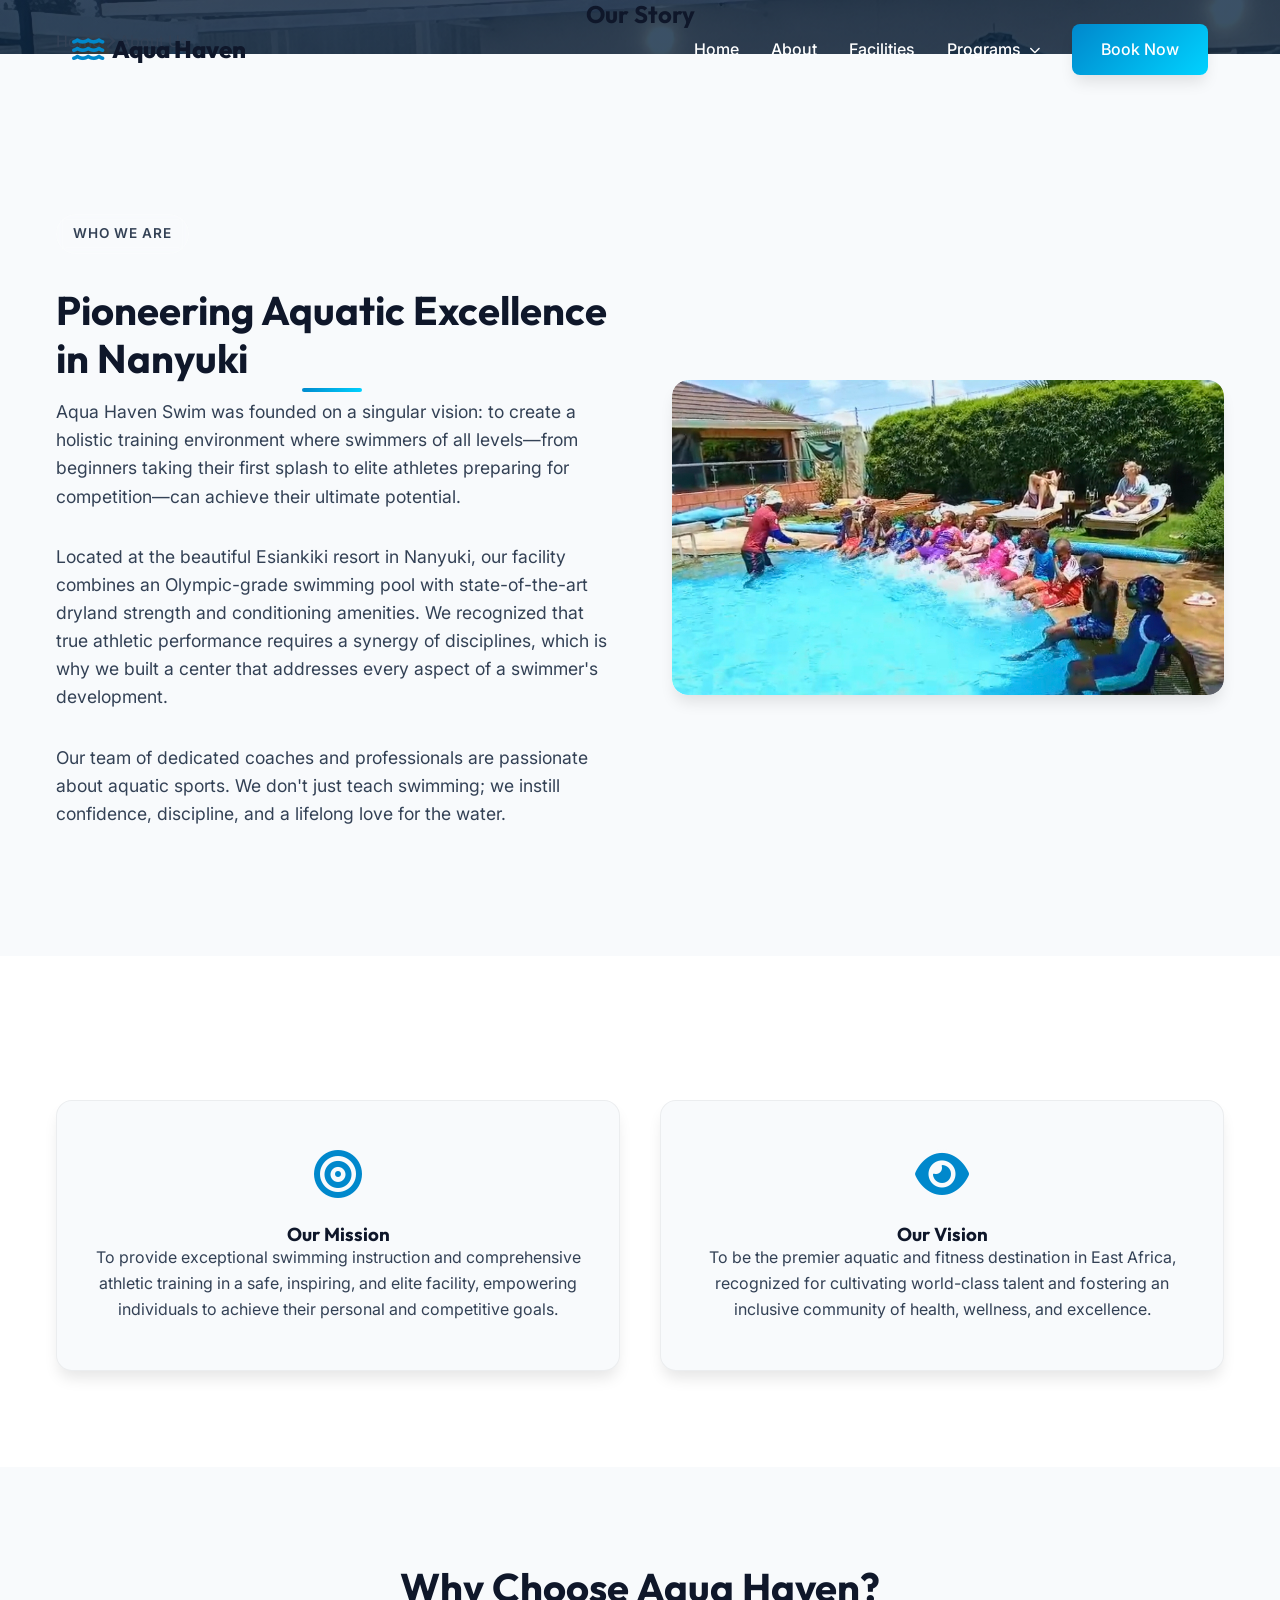
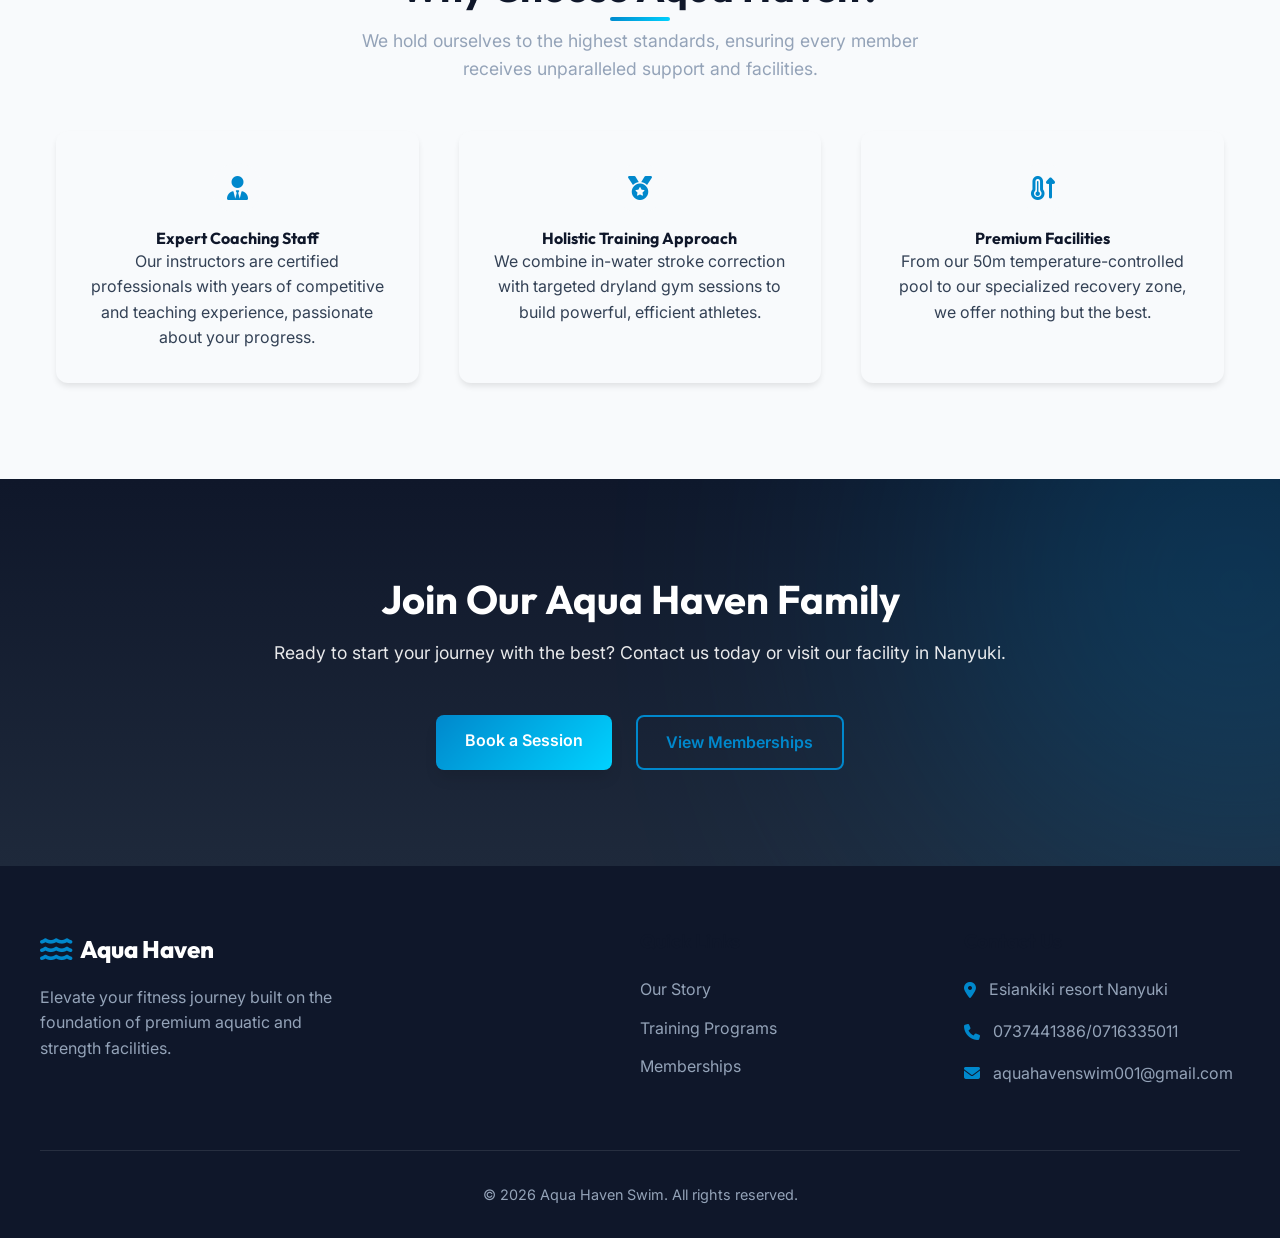
==== about.html @ a879ea30 "Initial commit: Aqua Haven Swim website pages and styles" ====
<!DOCTYPE html>
<html lang="en">
<head>
    <meta charset="UTF-8">
    <meta name="viewport" content="width=device-width, initial-scale=1.0">
    <title>About Us | Aqua Haven Swim & Gym</title>
    <!-- Google Fonts: Inter & Outfit -->
    <link rel="preconnect" href="https://fonts.googleapis.com">
    <link rel="preconnect" href="https://fonts.gstatic.com" crossorigin>
    <link href="https://fonts.googleapis.com/css2?family=Inter:wght@400;500;600&family=Outfit:wght@500;700;800&display=swap" rel="stylesheet">
    <!-- Font Awesome for Icons -->
    <link rel="stylesheet" href="https://cdnjs.cloudflare.com/ajax/libs/font-awesome/6.4.0/css/all.min.css">
    <!-- Main Stylesheet -->
    <link rel="stylesheet" href="style.css">
    <link rel="stylesheet" href="modal.css">
</head>
<body>
    
    <!-- Navigation -->
    <nav class="navbar">
        <div class="nav-container">
            <a href="index.html" class="logo">
                <i class="fa-solid fa-water"></i>
                <span>Aqua Haven</span>
            </a>
            <ul class="nav-links">
                <li><a href="index.html#home">Home</a></li>
                <li><a href="about.html" class="active">About</a></li>
                <li><a href="facilities.html">Facilities</a></li>
                <li class="has-mega-menu">
                    <a href="index.html#programs">Programs <i class="fa-solid fa-chevron-down nav-chevron"></i></a>
                    <div class="mega-menu">
                        <div class="mega-menu-content">
                            <ul class="mega-links">
                                <li><a href="water-safety.html"><i class="fa-solid fa-droplet"></i> Water safety skills</a></li>
                                <li><a href="stroke-improvement.html"><i class="fa-solid fa-arrow-trend-up"></i> Stroke improvement</a></li>
                                <li><a href="confidence-building.html"><i class="fa-solid fa-shield-halved"></i> Confidence building</a></li>
                                <li><a href="discipline-teamwork.html"><i class="fa-solid fa-users"></i> Discipline and teamwork</a></li>
                                <li><a href="fun-fitness.html"><i class="fa-solid fa-heart-pulse"></i> Fun and fitness</a></li>
                                <li><a href="comfort-quality.html"><i class="fa-solid fa-spa"></i> Comfort & Quality Environment</a></li>
                                <li><a href="competitive-training.html"><i class="fa-solid fa-medal"></i> Competitive & Performance Training</a></li>
                                <li><a href="adult-training.html"><i class="fa-solid fa-person-swimming"></i> Adult Training Program</a></li>
                                <li><a href="kids-confidence.html"><i class="fa-solid fa-child"></i> Kids Confidence Building</a></li>
                                <li><a href="skill-development.html"><i class="fa-solid fa-layer-group"></i> Skill Development by Level</a></li>
                                <li><a href="proper-stroke.html"><i class="fa-solid fa-check-double"></i> Proper Stroke Technique</a></li>
                            </ul>
                        </div>
                    </div>
                </li>
                <li><a href="#contact" class="btn-primary">Book Now</a></li>
            </ul>
            <div class="hamburger">
                <i class="fa-solid fa-bars"></i>
            </div>
        </div>
    </nav>

    <!-- Main Content Area -->
    <main>
        <!-- Page Header -->
        <section class="page-header about-hero">
            <div class="container">
                <h1 class="page-title">Our Story</h1>
                <div class="breadcrumb">
                    <a href="index.html">Home</a>
                    <i class="fa-solid fa-chevron-right"></i>
                    <span>About Us</span>
                </div>
            </div>
        </section>

        <!-- Our Story Section -->
        <section class="section-padding">
            <div class="container">
                <div class="about-grid align-center">
                    <div class="about-content">
                        <span class="badge">Who We Are</span>
                        <h2 class="section-title text-left">Pioneering Aquatic Excellence in Nanyuki</h2>
                        <p>Aqua Haven Swim was founded on a singular vision: to create a holistic training environment where swimmers of all levels—from beginners taking their first splash to elite athletes preparing for competition—can achieve their ultimate potential.</p>
                        <p>Located at the beautiful Esiankiki resort in Nanyuki, our facility combines an Olympic-grade swimming pool with state-of-the-art dryland strength and conditioning amenities. We recognized that true athletic performance requires a synergy of disciplines, which is why we built a center that addresses every aspect of a swimmer's development.</p>
                        <p>Our team of dedicated coaches and professionals are passionate about aquatic sports. We don't just teach swimming; we instill confidence, discipline, and a lifelong love for the water.</p>
                    </div>
                    <div class="about-image shine-effect">
                        <img src="images/IMG_20260225_192330_986.jpg.jpeg" alt="Aqua Haven Pool Facility">
                    </div>
                </div>
            </div>
        </section>

        <!-- Mission & Vision Section -->
        <section class="section-padding bg-light">
            <div class="container">
                <div class="cards-grid mission-vision-grid">
                    <!-- Mission Card -->
                    <div class="service-card text-center boxed-card">
                        <div class="feature-icon large-icon colored-icon center-icon mb-3">
                            <i class="fa-solid fa-bullseye"></i>
                        </div>
                        <h3>Our Mission</h3>
                        <p>To provide exceptional swimming instruction and comprehensive athletic training in a safe, inspiring, and elite facility, empowering individuals to achieve their personal and competitive goals.</p>
                    </div>

                    <!-- Vision Card -->
                    <div class="service-card text-center boxed-card">
                        <div class="feature-icon large-icon colored-icon center-icon mb-3">
                            <i class="fa-solid fa-eye"></i>
                        </div>
                        <h3>Our Vision</h3>
                        <p>To be the premier aquatic and fitness destination in East Africa, recognized for cultivating world-class talent and fostering an inclusive community of health, wellness, and excellence.</p>
                    </div>
                </div>
            </div>
        </section>

        <!-- Why Choose Us / Values -->
        <section class="section-padding">
            <div class="container">
                <div class="text-center-box">
                    <h2 class="section-title">Why Choose Aqua Haven?</h2>
                    <p class="section-subtitle">We hold ourselves to the highest standards, ensuring every member receives unparalleled support and facilities.</p>
                </div>

                <div class="cards-grid">
                    <div class="feature-item text-center values-card">
                        <div class="feature-icon center-icon mb-2"><i class="fa-solid fa-user-tie"></i></div>
                        <h4>Expert Coaching Staff</h4>
                        <p>Our instructors are certified professionals with years of competitive and teaching experience, passionate about your progress.</p>
                    </div>
                    <div class="feature-item text-center values-card">
                        <div class="feature-icon center-icon mb-2"><i class="fa-solid fa-medal"></i></div>
                        <h4>Holistic Training Approach</h4>
                        <p>We combine in-water stroke correction with targeted dryland gym sessions to build powerful, efficient athletes.</p>
                    </div>
                    <div class="feature-item text-center values-card">
                        <div class="feature-icon center-icon mb-2"><i class="fa-solid fa-temperature-arrow-up"></i></div>
                        <h4>Premium Facilities</h4>
                        <p>From our 50m temperature-controlled pool to our specialized recovery zone, we offer nothing but the best.</p>
                    </div>
                </div>
            </div>
        </section>

        <!-- Call to Action Section -->
        <section id="contact" class="cta-section">
            <div class="container text-center">
                <h2>Join Our Aqua Haven Family</h2>
                <p>Ready to start your journey with the best? Contact us today or visit our facility in Nanyuki.</p>
                <div class="flex-center-wrap mt-4 gap-3">
                    <a href="index.html#contact" class="btn-primary">Book a Session</a>
                    <a href="index.html#memberships" class="btn-outline">View Memberships</a>
                </div>
            </div>
        </section>
        
    </main>

    <!-- Footer -->
    <footer>
        <div class="footer-content">
            <div class="footer-brand">
                <div class="logo">
                    <i class="fa-solid fa-water"></i>
                    <span>Aqua Haven</span>
                </div>
                <p>Elevate your fitness journey built on the foundation of premium aquatic and strength facilities.</p>
            </div>
            <div class="footer-links">
                <h4>Quick Links</h4>
                <ul>
                    <li><a href="about.html">Our Story</a></li>
                    <li><a href="index.html#programs">Training Programs</a></li>
                    <li><a href="index.html#memberships">Memberships</a></li>
                </ul>
            </div>
            <div class="footer-contact">
                <h4>Contact Us</h4>
                <p><i class="fa-solid fa-location-dot"></i> Esiankiki resort Nanyuki</p>
                <p><i class="fa-solid fa-phone"></i> 0737441386/0716335011</p>
                <p><i class="fa-solid fa-envelope"></i> aquahavenswim001@gmail.com</p>
            </div>
        </div>
        <div class="footer-bottom">
            <p>&copy; 2026 Aqua Haven Swim. All rights reserved.</p>
        </div>
    </footer>

    <!-- Modal Backdrop & Container -->
    <div id="bookingModal" class="modal-overlay hidden">
        <div class="modal-dialog">
            <button class="modal-close" aria-label="Close modal"><i class="fa-solid fa-times"></i></button>
            
            <div class="modal-header">
                <h2>Book a Session</h2>
                <div class="modal-progress">
                    <div class="progress-step active" data-step="1">1</div>
                    <div class="progress-line"></div>
                    <div class="progress-step" data-step="2">2</div>
                    <div class="progress-line"></div>
                    <div class="progress-step" data-step="3">3</div>
                </div>
            </div>

            <div class="modal-body">
                <!-- Step 1: Personal Details -->
                <div class="form-step active" id="step1">
                    <h3>Personal Details</h3>
                    <p class="step-subtitle">Please provide your contact information to get started.</p>
                    <div class="form-group">
                        <label for="fullName">Full Name</label>
                        <input type="text" id="fullName" placeholder="John Doe" required>
                        <span class="error-message">Name is required</span>
                    </div>
                    <div class="form-group">
                        <label for="emailAddr">Email Address</label>
                        <input type="email" id="emailAddr" placeholder="john@example.com" required>
                        <span class="error-message">Valid email is required</span>
                    </div>
                    <div class="form-group">
                        <label for="phoneNum">Phone Number</label>
                        <input type="tel" id="phoneNum" placeholder="+1 (555) 000-0000" required>
                        <span class="error-message">Phone number is required</span>
                    </div>
                    <div class="form-actions right">
                        <button type="button" class="btn-primary btn-next">Next Step <i class="fa-solid fa-arrow-right"></i></button>
                    </div>
                </div>

                <!-- Step 2: Program & Date Selection -->
                <div class="form-step hidden" id="step2">
                    <h3>Select Program & Date</h3>
                    <p class="step-subtitle">What would you like to train and when?</p>
                    <div class="form-group">
                        <label for="programSelect">Training Program</label>
                        <select id="programSelect" required>
                            <option value="">-- Select a Program --</option>
                            <option value="water-safety">Water Safety Skills</option>
                            <option value="confidence">Confidence Building</option>
                            <option value="fun-fitness">Fun and Fitness</option>
                            <option value="stroke-improvement">Stroke Improvement</option>
                            <option value="competitive">Competitive Training</option>
                            <option value="adult">Adult Training</option>
                            <option value="kids">Kids Training</option>
                        </select>
                        <span class="error-message">Please select a program</span>
                    </div>
                    <div class="form-group">
                        <label for="startDate">Select Start Date</label>
                        <input type="date" id="startDate" required>
                        <span class="error-message">Please choose a start date</span>
                    </div>
                    <div class="form-group">
                        <label for="specialRequests">Any special requests? (Optional)</label>
                        <textarea id="specialRequests" rows="3" placeholder="Tell us about your current swimming level or any medical conditions we should know about."></textarea>
                    </div>
                    <div class="form-actions split">
                        <button type="button" class="btn-outline btn-prev"><i class="fa-solid fa-arrow-left"></i> Back</button>
                        <button type="button" class="btn-primary btn-next">Proceed to Payment <i class="fa-solid fa-arrow-right"></i></button>
                    </div>
                </div>

                <!-- Step 3: Payment Details -->
                <div class="form-step hidden" id="step3">
                    <h3>Payment Information</h3>
                    <p class="step-subtitle">Please select your preferred payment method.</p>
                    
                    <div class="payment-methods">
                        <label class="payment-option">
                            <input type="radio" name="paymentMethod" value="mpesa" checked>
                            <div class="payment-card">
                                <i class="fa-solid fa-mobile-screen"></i>
                                <span>M-Pesa / Mobile Money</span>
                            </div>
                        </label>
                        <label class="payment-option">
                            <input type="radio" name="paymentMethod" value="card">
                            <div class="payment-card">
                                <i class="fa-solid fa-regular fa-credit-card"></i>
                                <span>Credit/Debit Card</span>
                            </div>
                        </label>
                        <label class="payment-option">
                            <input type="radio" name="paymentMethod" value="cash">
                            <div class="payment-card">
                                <i class="fa-solid fa-money-bill-wave"></i>
                                <span>Pay at Facility</span>
                            </div>
                        </label>
                    </div>
                    
                    <div class="payment-instructions" id="mpesaInstructions">
                        <div class="instruction-box">
                            <h4>M-Pesa Instructions</h4>
                            <p>1. Go to M-Pesa Menu</p>
                            <p>2. Select Lipa na M-Pesa -> Buy Goods and Services</p>
                            <p>3. Enter Till Number: <strong>123456</strong></p>
                            <p>4. Upon completion, enter your transaction code below:</p>
                        </div>
                        <div class="form-group mt-3">
                            <input type="text" id="transactionCode" placeholder="Enter Transaction Code (e.g. QAB12C34)">
                        </div>
                    </div>

                    <div class="form-actions split">
                        <button type="button" class="btn-outline btn-prev"><i class="fa-solid fa-arrow-left"></i> Back</button>
                        <button type="button" class="btn-primary" id="submitBooking">Confirm Booking <i class="fa-solid fa-check"></i></button>
                    </div>
                </div>
                
                <!-- Success State -->
                <div class="form-step hidden" id="stepSuccess">
                    <div class="success-message">
                        <div class="success-icon"><i class="fa-solid fa-circle-check"></i></div>
                        <h3>Booking Confirmed!</h3>
                        <p>Thank you for choosing Aqua Haven Swim. We've sent a calendar invitation and confirmation to your email.</p>
                        <button type="button" class="btn-primary mt-4 modal-close-btn">Return to Home</button>
                    </div>
                </div>

            </div>
        </div>
    </div>

    <!-- Main JavaScript -->
    <script src="main.js"></script>
</body>
</html>
---- style.css ----
/* 
========================================
   Aqua Haven - Premium Design System
========================================
*/

:root {
  /* Color Palette */
  --color-primary: #0088cc; /* Vibrant Aqua */
  --color-primary-dark: #005f99; /* Deep Blue */
  --color-secondary: #00d2ff; /* Electric Cyan */
  --color-dark: #0f172a; /* Rich Navy/Slate for Dark Mode feel */
  --color-dark-light: #1e293b; /* Slightly lighter slate */
  --color-light: #f8fafc; /* Off-white background */
  --color-white: #ffffff;
  --color-text: #334155; /* Slate text */
  --color-text-light: #94a3b8; /* Muted text */

  /* Typography */
  --font-heading: "Outfit", sans-serif;
  --font-body: "Inter", sans-serif;

  /* Spacing & Layout */
  --section-padding: 6rem 2rem;
  --container-width: 1200px;
  --border-radius: 16px;
  --border-radius-sm: 8px;

  /* Transitions & Shadows */
  --transition-fast: 0.2s ease;
  --transition-normal: 0.3s cubic-bezier(0.4, 0, 0.2, 1);
  --transition-slow: 0.5s cubic-bezier(0.4, 0, 0.2, 1);
  --shadow-sm: 0 4px 6px -1px rgba(0, 0, 0, 0.1);
  --shadow-md: 0 10px 15px -3px rgba(0, 0, 0, 0.1);
  --shadow-glass: 0 8px 32px 0 rgba(0, 0, 0, 0.15);

  /* Gradients */
  --gradient-primary: linear-gradient(
    135deg,
    var(--color-primary) 0%,
    var(--color-secondary) 100%
  );
  --gradient-dark: linear-gradient(
    to bottom,
    var(--color-dark) 0%,
    var(--color-dark-light) 100%
  );
}

/* ========================================
   Reset & Base Styles
======================================== */
*,
*::before,
*::after {
  margin: 0;
  padding: 0;
  box-sizing: border-box;
}

html {
  scroll-behavior: smooth;
}

body {
  font-family: var(--font-body);
  font-size: 1rem;
  line-height: 1.6;
  color: var(--color-text);
  background-color: var(--color-light);
  overflow-x: hidden;
}

h1,
h2,
h3,
h4,
h5,
h6 {
  font-family: var(--font-heading);
  color: var(--color-dark);
  line-height: 1.2;
  text-align: center;
}

a {
  text-decoration: none;
  color: inherit;
  transition: color var(--transition-fast);
}

ul {
  list-style: none;
}

img {
  max-width: 100%;
  height: auto;
  display: block;
}

/* ========================================
   Utility Classes
======================================== */
.container {
  max-width: var(--container-width);
  margin: 0 auto;
  padding: 0 1rem;
}

.section-title {
  text-align: center;
  font-size: 2.5rem;
  margin-bottom: 1rem;
  position: relative;
  display: block;
}

.section-title::after {
  content: "";
  position: absolute;
  bottom: -10px;
  left: 50%;
  transform: translateX(-50%);
  width: 60px;
  height: 4px;
  background: var(--gradient-primary);
  border-radius: 2px;
}

.section-subtitle {
  text-align: center;
  color: var(--color-text-light);
  max-width: 600px;
  margin: 0 auto 3rem;
  font-size: 1.1rem;
}

.btn-primary {
  display: inline-block;
  padding: 0.8rem 1.8rem;
  background: var(--gradient-primary);
  color: var(--color-white);
  font-weight: 600;
  border-radius: var(--border-radius-sm);
  box-shadow: var(--shadow-md);
  transition:
    transform var(--transition-fast),
    box-shadow var(--transition-fast);
  border: none;
  cursor: pointer;
}

.btn-primary:hover {
  transform: translateY(-2px);
  box-shadow: 0 15px 20px -3px rgba(0, 136, 204, 0.3);
  color: var(--color-white);
}

.btn-outline {
  display: inline-block;
  padding: 0.8rem 1.8rem;
  background: transparent;
  color: var(--color-primary);
  font-weight: 600;
  border: 2px solid var(--color-primary);
  border-radius: var(--border-radius-sm);
  transition: all var(--transition-fast);
}

.btn-outline:hover {
  background: var(--color-primary);
  color: var(--color-white);
}

/* ========================================
   Navigation
======================================== */
.navbar {
  position: fixed;
  top: 0;
  width: 100%;
  padding: 1.5rem 0;
  z-index: 1000;
  transition: all var(--transition-normal);
}

.navbar.scrolled {
  padding: 1rem 0;
  background: rgba(255, 255, 255, 0.9);
  -webkit-backdrop-filter: blur(10px);
  backdrop-filter: blur(10px);
  box-shadow: var(--shadow-sm);
}

.nav-container {
  max-width: var(--container-width);
  margin: 0 auto;
  padding: 0 2rem;
  display: flex;
  justify-content: space-between;
  align-items: center;
}

.logo {
  display: flex;
  align-items: center;
  gap: 0.5rem;
  font-family: var(--font-heading);
  font-size: 1.5rem;
  font-weight: 800;
  color: var(--color-dark);
}

.logo i {
  color: var(--color-primary);
  font-size: 1.8rem;
}

.navbar.scrolled .logo,
.navbar.scrolled .nav-links a {
  color: var(--color-dark);
}

.nav-links {
  display: flex;
  align-items: center;
  gap: 2rem;
}

.nav-links a {
  font-weight: 500;
  color: var(--color-white); /* White when at top (over hero image) */
  position: relative;
}

.navbar.scrolled .nav-links a:not(.btn-primary) {
  color: var(--color-text);
}

.nav-links a:not(.btn-primary)::after {
  content: "";
  position: absolute;
  bottom: -5px;
  left: 0;
  width: 0;
  height: 2px;
  background: var(--color-primary);
  transition: width var(--transition-fast);
}

.nav-links a:not(.btn-primary):hover::after {
  width: 100%;
}

/* Mega Menu */
.has-mega-menu {
  position: relative;
}

.nav-chevron {
  font-size: 0.7rem;
  margin-left: 0.3rem;
  transition: transform var(--transition-fast);
  vertical-align: middle;
}

.has-mega-menu:hover .nav-chevron {
  transform: rotate(180deg);
}

.has-mega-menu::after {
  content: "";
  position: absolute;
  bottom: -30px;
  left: 0;
  right: 0;
  height: 30px;
}

.mega-menu {
  position: absolute;
  top: calc(100% + 20px);
  left: 50%;
  transform: translateX(-50%) translateY(15px);
  width: 650px;
  background: var(--color-white);
  border-radius: var(--border-radius-sm);
  box-shadow: var(--shadow-glass);
  padding: 2rem;
  opacity: 0;
  visibility: hidden;
  transition: all var(--transition-normal);
  pointer-events: none;
  z-index: 1000;
  border-top: 4px solid var(--color-primary);
}

.has-mega-menu:hover .mega-menu {
  opacity: 1;
  visibility: visible;
  transform: translateX(-50%) translateY(0);
  pointer-events: auto;
}

.mega-links {
  display: grid;
  grid-template-columns: 1fr 1fr;
  gap: 1.2rem 2rem;
}

.mega-links li {
  margin: 0;
}

.mega-links a {
  display: flex;
  align-items: center;
  gap: 0.8rem;
  color: var(--color-dark) !important;
  font-size: 0.95rem;
  font-weight: 500;
  transition:
    color var(--transition-fast),
    transform var(--transition-fast);
}

.navbar.scrolled .mega-links a {
  color: var(--color-dark) !important;
}

.mega-links a:hover {
  color: var(--color-primary) !important;
  transform: translateX(5px);
}

.mega-links a::after {
  display: none !important;
}

.mega-links a i {
  color: var(--color-primary);
  font-size: 1.1rem;
  width: 20px;
  text-align: center;
  background: rgba(0, 136, 204, 0.1);
  padding: 0.5rem;
  border-radius: 6px;
}

.hamburger {
  display: none;
  font-size: 1.5rem;
  color: var(--color-white);
  cursor: pointer;
}

.navbar.scrolled .hamburger {
  color: var(--color-dark);
}

/* ========================================
   Sub-Pages / Curriculum Section
======================================== */
.page-hero {
  height: 60vh;
  min-height: 400px;
  background: url("https://images.unsplash.com/photo-1541534741688-6078c6bfb5c5?ixlib=rb-4.0.3&auto=format&fit=crop&w=2000&q=80")
    center/cover no-repeat fixed;
  position: relative;
  display: flex;
  align-items: center;
  justify-content: center;
  text-align: center;
  color: var(--color-white);
  padding-top: 80px;
}

.hero-confidence {
  background: url("https://images.unsplash.com/photo-1519830502019-3351ecfc0ffc?ixlib=rb-4.0.3&auto=format&fit=crop&w=2000&q=80")
    center/cover no-repeat fixed;
}

.hero-fun-fitness {
  background: url("https://images.unsplash.com/photo-1530549387789-4c1017266635?ixlib=rb-4.0.3&auto=format&fit=crop&w=2000&q=80")
    center/cover no-repeat fixed;
}

.hero-competitive {
  background: url("https://images.unsplash.com/photo-1565439396264-16bea66c39f0?ixlib=rb-4.0.3&auto=format&fit=crop&w=2000&q=80")
    center/cover no-repeat fixed;
}

.hero-kids-confidence {
  background: url("https://images.unsplash.com/photo-1576610616656-d3aa5d1f4534?ixlib=rb-4.0.3&auto=format&fit=crop&w=2000&q=80")
    center/cover no-repeat fixed;
}

.hero-proper-stroke {
  background: url("https://images.unsplash.com/photo-1519810755548-39cd217da494?ixlib=rb-4.0.3&auto=format&fit=crop&w=2000&q=80")
    center/cover no-repeat fixed;
}

.hero-stroke-improvement {
  background: url("https://images.unsplash.com/photo-1534438327276-14e5300c3a48?ixlib=rb-4.0.3&auto=format&fit=crop&w=2000&q=80")
    center/cover no-repeat fixed;
}

.hero-discipline-teamwork {
  background: url("https://images.unsplash.com/photo-1555449787-8c65f2479e00?ixlib=rb-4.0.3&auto=format&fit=crop&w=2000&q=80")
    center/cover no-repeat fixed;
}

.hero-comfort-quality {
  background: url("https://images.unsplash.com/photo-1540555700478-4be289fbecef?ixlib=rb-4.0.3&auto=format&fit=crop&w=2000&q=80")
    center/cover no-repeat fixed;
}

.hero-adult-training {
  background: url("https://images.unsplash.com/photo-1530549387789-4c1017266635?ixlib=rb-4.0.3&auto=format&fit=crop&w=2000&q=80")
    center/cover no-repeat fixed;
}

.hero-skill-development {
  background: url("https://images.unsplash.com/photo-1555462573-09756b1fe7cc?ixlib=rb-4.0.3&auto=format&fit=crop&w=2000&q=80")
    center/cover no-repeat fixed;
}

.page-hero-overlay {
  position: absolute;
  top: 0;
  left: 0;
  width: 100%;
  height: 100%;
  background: linear-gradient(
    to bottom,
    rgba(15, 23, 42, 0.8),
    rgba(0, 136, 204, 0.6)
  );
  z-index: 1;
}

.page-hero-content {
  position: relative;
  z-index: 2;
  max-width: 800px;
  padding: 0 2rem;
  animation: fadeInUp 1s ease forwards;
}

.page-hero-title {
  font-size: clamp(2.5rem, 5vw, 4rem);
  margin-bottom: 1rem;
}

.content-section {
  padding: var(--section-padding);
}

.curriculum-grid {
  display: grid;
  grid-template-columns: repeat(auto-fit, minmax(300px, 1fr));
  gap: 2rem;
  margin-top: 3rem;
}

.curriculum-card {
  background: var(--color-white);
  padding: 2.5rem;
  border-radius: var(--border-radius);
  box-shadow: var(--shadow-sm);
  border-top: 4px solid var(--color-primary);
  transition:
    transform var(--transition-fast),
    box-shadow var(--transition-fast);
}

.curriculum-card:hover {
  transform: translateY(-5px);
  box-shadow: var(--shadow-md);
}

.curriculum-card i {
  font-size: 2.5rem;
  color: var(--color-secondary);
  margin-bottom: 1.5rem;
}

.curriculum-card h3 {
  margin-bottom: 1rem;
  font-size: 1.5rem;
}

/* Delay staggered items */
.delay-1 {
  transition-delay: 0.1s;
}
.delay-2 {
  transition-delay: 0.2s;
}

/* Utility Alignment */
.text-center-box {
  max-width: 800px;
  margin: 0 auto;
  text-align: center;
}
.margin-bottom-2 {
  margin-bottom: 2rem;
}
.margin-top-4 {
  margin-top: 4rem;
}
.btn-large {
  font-size: 1.1rem;
  padding: 1rem 2.5rem;
}

/* ========================================
   Hero Section
======================================== */
.hero {
  position: relative;
  height: 100vh;
  min-height: 700px;
  display: flex;
  align-items: center;
  color: var(--color-white);
  padding-top: 80px; /* Offset for navbar */
  overflow: hidden;
}

/* Carousel Background */
.hero-carousel {
  position: absolute;
  top: 0;
  left: 0;
  width: 100%;
  height: 100%;
  z-index: 0;
}

.carousel-inner {
  width: 100%;
  height: 100%;
  position: relative;
}

.carousel-item {
  position: absolute;
  top: 0;
  left: 0;
  width: 100%;
  height: 100%;
  opacity: 0;
  transition: opacity 1s ease-in-out;
}

.carousel-item.active {
  opacity: 1;
}

.carousel-item img {
  width: 100%;
  height: 100%;
  object-fit: cover;
}

/* Controls */
.carousel-control {
  position: absolute;
  top: 50%;
  transform: translateY(-50%);
  background: rgba(255, 255, 255, 0.2);
  border: none;
  color: white;
  font-size: 1.5rem;
  width: 50px;
  height: 50px;
  border-radius: 50%;
  cursor: pointer;
  z-index: 5;
  transition: background 0.3s ease;
  display: flex;
  justify-content: center;
  align-items: center;
}

.carousel-control:hover {
  background: var(--color-primary);
}

.carousel-control.prev {
  left: 20px;
}

.carousel-control.next {
  right: 20px;
}

/* Indicators */
.carousel-indicators {
  position: absolute;
  bottom: 30px;
  left: 50%;
  transform: translateX(-50%);
  display: flex;
  gap: 10px;
  z-index: 5;
}

.indicator {
  width: 12px;
  height: 12px;
  border-radius: 50%;
  background: rgba(255, 255, 255, 0.5);
  cursor: pointer;
  transition: background 0.3s ease;
}

.indicator.active {
  background: var(--color-primary);
}

.hero-overlay {
  position: absolute;
  top: 0;
  left: 0;
  width: 100%;
  height: 100%;
  background: linear-gradient(
    135deg,
    rgba(15, 23, 42, 0.9) 0%,
    rgba(0, 136, 204, 0.4) 100%
  );
  z-index: 1;
}

.hero-content {
  position: relative;
  z-index: 2;
  max-width: 800px;
  margin: 0 auto;
  text-align: center;
}

.badge {
  display: inline-block;
  padding: 0.5rem 1rem;
  background: rgba(255, 255, 255, 0.1);
  border: 1px solid rgba(255, 255, 255, 0.2);
  border-radius: 50px;
  font-size: 0.85rem;
  font-weight: 600;
  letter-spacing: 1px;
  text-transform: uppercase;
  margin-bottom: 2rem;
  -webkit-backdrop-filter: blur(5px);
  backdrop-filter: blur(5px);
  animation: fadeInDown 1s ease forwards;
}

.hero-title {
  font-size: clamp(3rem, 5vw, 4.5rem);
  color: var(--color-white);
  margin-bottom: 1.5rem;
  animation: fadeInUp 1s ease 0.2s forwards;
  opacity: 0;
}

.hero-title .highlight {
  background: var(--gradient-primary);
  -webkit-background-clip: text;
  background-clip: text;
  -webkit-text-fill-color: transparent;
  display: inline-block;
}

.hero-subtitle {
  font-size: 1.25rem;
  margin-bottom: 3rem;
  color: rgba(255, 255, 255, 0.9);
  max-width: 600px;
  margin-left: auto;
  margin-right: auto;
  animation: fadeInUp 1s ease 0.4s forwards;
  opacity: 0;
}

.hero-cta {
  display: flex;
  gap: 1.5rem;
  justify-content: center;
  margin-bottom: 4rem;
  animation: fadeInUp 1s ease 0.6s forwards;
  opacity: 0;
}

.hero-cta .btn-outline {
  color: var(--color-white);
  border-color: var(--color-white);
}

.hero-cta .btn-outline:hover {
  background: var(--color-white);
  color: var(--color-dark);
}

.hero-stats {
  display: flex;
  justify-content: center;
  gap: 3rem;
  margin-top: 2rem;
  padding-top: 2rem;
  border-top: 1px solid rgba(255, 255, 255, 0.2);
  animation: fadeIn 1s ease 1s forwards;
  opacity: 0;
}

.stat-item {
  display: flex;
  flex-direction: column;
  align-items: center;
}

.stat-number {
  font-family: var(--font-heading);
  font-size: 2.5rem;
  font-weight: 800;
  color: var(--color-secondary);
  line-height: 1;
}

.stat-label {
  font-size: 0.9rem;
  text-transform: uppercase;
  letter-spacing: 1px;
  opacity: 0.8;
  margin-top: 0.5rem;
}

/* Mouse Scroll Animation */
.scroll-indicator {
  position: absolute;
  bottom: 30px;
  left: 50%;
  transform: translateX(-50%);
  z-index: 2;
  animation: fadeIn 2s ease 2s forwards;
  opacity: 0;
}

.mouse {
  width: 30px;
  height: 50px;
  border: 2px solid rgba(255, 255, 255, 0.6);
  border-radius: 20px;
  position: relative;
}

.wheel {
  width: 4px;
  height: 8px;
  background: var(--color-white);
  border-radius: 2px;
  position: absolute;
  top: 8px;
  left: 50%;
  transform: translateX(-50%);
  animation: scroll 1.5s infinite;
}

/* Animations */
@keyframes fadeInUp {
  from {
    opacity: 0;
    transform: translateY(30px);
  }
  to {
    opacity: 1;
    transform: translateY(0);
  }
}

@keyframes fadeInDown {
  from {
    opacity: 0;
    transform: translateY(-30px);
  }
  to {
    opacity: 1;
    transform: translateY(0);
  }
}

@keyframes fadeIn {
  from {
    opacity: 0;
  }
  to {
    opacity: 1;
  }
}

@keyframes scroll {
  0% {
    top: 8px;
    opacity: 1;
  }
  100% {
    top: 25px;
    opacity: 0;
  }
}

/* ========================================
   About Us Section
======================================== */
.section-padding {
  padding: var(--section-padding);
}

.about-grid {
  display: grid;
  grid-template-columns: 1fr 1fr;
  gap: 4rem;
  align-items: center;
  margin-top: 4rem;
}

.about-image {
  position: relative;
  border-radius: var(--border-radius);
  overflow: hidden;
  box-shadow: var(--shadow-md);
}

.about-image::before {
  content: "";
  position: absolute;
  top: 0;
  left: -100%;
  width: 50%;
  height: 100%;
  background: linear-gradient(
    to right,
    rgba(255, 255, 255, 0) 0%,
    rgba(255, 255, 255, 0.3) 50%,
    rgba(255, 255, 255, 0) 100%
  );
  transform: skewX(-25deg);
  animation: shine 4s infinite;
  z-index: 2;
}

@keyframes shine {
  0% {
    left: -100%;
  }
  20% {
    left: 200%;
  }
  100% {
    left: 200%;
  }
}

.about-image img {
  border-radius: var(--border-radius);
  transition: transform var(--transition-slow);
}

.about-image:hover img {
  transform: scale(1.05);
}

.about-content h3 {
  font-size: 2rem;
  margin-bottom: 1rem;
  color: var(--color-primary-dark);
}

.about-content > p {
  color: var(--color-text);
  font-size: 1.1rem;
  margin-bottom: 2rem;
}

.feature-list {
  display: flex;
  flex-direction: column;
  gap: 1.5rem;
}

.feature-item {
  display: flex;
  gap: 1.5rem;
  align-items: flex-start;
  padding: 1.5rem;
  background: var(--color-white);
  border-radius: var(--border-radius-sm);
  box-shadow: var(--shadow-sm);
  transition:
    transform var(--transition-fast),
    box-shadow var(--transition-fast);
}

.feature-item:hover {
  transform: translateY(-5px);
  box-shadow: var(--shadow-md);
  border-left: 4px solid var(--color-primary);
}

.feature-icon {
  width: 50px;
  height: 50px;
  border-radius: 50%;
  background: var(--color-light);
  color: var(--color-primary);
  display: flex;
  align-items: center;
  justify-content: center;
  font-size: 1.5rem;
  flex-shrink: 0;
}

.feature-text h4 {
  margin-bottom: 0.5rem;
  font-size: 1.2rem;
}

.feature-text p {
  font-size: 0.95rem;
  color: var(--color-text-light);
}

.hero-subtitle {
  font-size: 1.25rem;
  margin-bottom: 3rem;
  color: rgba(255, 255, 255, 0.9);
  max-width: 600px;
  margin-left: auto;
  margin-right: auto;
  animation: fadeInUp 1s ease 0.4s forwards;
  opacity: 0;
}

.hero-cta {
  display: flex;
  gap: 1.5rem;
  justify-content: center;
  margin-bottom: 4rem;
  animation: fadeInUp 1s ease 0.6s forwards;
  opacity: 0;
}

.hero-cta .btn-outline {
  color: var(--color-white);
  border-color: var(--color-white);
}

.hero-cta .btn-outline:hover {
  background: var(--color-white);
  color: var(--color-dark);
}

.hero-stats {
  display: flex;
  justify-content: center;
  gap: 3rem;
  margin-top: 2rem;
  padding-top: 2rem;
  border-top: 1px solid rgba(255, 255, 255, 0.2);
  animation: fadeIn 1s ease 1s forwards;
  opacity: 0;
}

.stat-item {
  display: flex;
  flex-direction: column;
  align-items: center;
}

.stat-number {
  font-family: var(--font-heading);
  font-size: 2.5rem;
  font-weight: 800;
  color: var(--color-secondary);
  line-height: 1;
}

.stat-label {
  font-size: 0.9rem;
  text-transform: uppercase;
  letter-spacing: 1px;
  opacity: 0.8;
  margin-top: 0.5rem;
}

/* Mouse Scroll Animation */
.scroll-indicator {
  position: absolute;
  bottom: 30px;
  left: 50%;
  transform: translateX(-50%);
  z-index: 2;
  animation: fadeIn 2s ease 2s forwards;
  opacity: 0;
}

.mouse {
  width: 30px;
  height: 50px;
  border: 2px solid rgba(255, 255, 255, 0.6);
  border-radius: 20px;
  position: relative;
}

.wheel {
  width: 4px;
  height: 8px;
  background: var(--color-white);
  border-radius: 2px;
  position: absolute;
  top: 8px;
  left: 50%;
  transform: translateX(-50%);
  animation: scroll 1.5s infinite;
}

/* Animations */
@keyframes fadeInUp {
  from {
    opacity: 0;
    transform: translateY(30px);
  }
  to {
    opacity: 1;
    transform: translateY(0);
  }
}

@keyframes fadeInDown {
  from {
    opacity: 0;
    transform: translateY(-30px);
  }
  to {
    opacity: 1;
    transform: translateY(0);
  }
}

@keyframes fadeIn {
  from {
    opacity: 0;
  }
  to {
    opacity: 1;
  }
}

@keyframes scroll {
  0% {
    top: 8px;
    opacity: 1;
  }
  100% {
    top: 25px;
    opacity: 0;
  }
}

/* ========================================
   Services / Programs Section
======================================== */
.cards-grid {
  display: grid;
  grid-template-columns: repeat(auto-fit, minmax(320px, 1fr));
  gap: 2.5rem;
  margin-top: 3rem;
}

.service-card {
  background: var(--color-light);
  border-radius: var(--border-radius);
  overflow: hidden;
  box-shadow: var(--shadow-md);
  transition:
    transform var(--transition-normal),
    box-shadow var(--transition-normal);
  border: 1px solid rgba(0, 0, 0, 0.05);
}

.service-card:hover {
  transform: translateY(-10px);
  box-shadow:
    0 20px 25px -5px rgba(0, 0, 0, 0.1),
    0 10px 10px -5px rgba(0, 0, 0, 0.04);
}

.card-image {
  position: relative;
  height: 220px;
  overflow: hidden;
}

.card-image img {
  width: 100%;
  height: 100%;
  object-fit: cover;
  transition: transform 0.8s ease;
}

.service-card:hover .card-image img {
  transform: scale(1.1);
}

.card-badge {
  position: absolute;
  top: 1rem;
  right: 1rem;
  background: var(--color-white);
  color: var(--color-primary-dark);
  padding: 0.4rem 1rem;
  border-radius: 50px;
  font-size: 0.8rem;
  font-weight: 700;
  box-shadow: var(--shadow-sm);
  z-index: 2;
}

.card-content {
  padding: 2rem;
}

.card-content h3 {
  font-size: 1.4rem;
  margin-bottom: 1rem;
  color: var(--color-dark);
}

.card-content p {
  color: var(--color-text);
  margin-bottom: 1.5rem;
  font-size: 0.95rem;
}

.program-list {
  margin-bottom: 1.5rem;
}

.program-list li {
  padding: 0.5rem 0;
  font-size: 0.95rem;
  color: var(--color-text);
  display: flex;
  align-items: center;
  gap: 0.5rem;
  border-bottom: 1px solid rgba(0, 0, 0, 0.05);
}

.program-list li:last-child {
  border-bottom: none;
}

.program-list li i {
  color: var(--color-primary);
  font-size: 0.9rem;
}

.program-highlights {
  margin-top: 3rem;
  background: var(--color-light);
  padding: 2rem;
  border-radius: var(--border-radius);
  border-left: 4px solid var(--color-primary);
  box-shadow: var(--shadow-md);
}

.highlights-content {
  display: flex;
  flex-wrap: wrap;
  gap: 2rem;
  justify-content: space-around;
  align-items: center;
}

.highlights-content h4 {
  color: var(--color-dark);
  font-size: 1.2rem;
  margin: 0;
  display: flex;
  align-items: center;
  gap: 0.8rem;
}

.highlights-content h4 i {
  color: var(--color-primary);
  font-size: 1.5rem;
}

.card-link {
  display: inline-flex;
  align-items: center;
  gap: 0.5rem;
  color: var(--color-primary);
  font-weight: 600;
  font-size: 0.95rem;
  transition: gap var(--transition-fast);
}

.card-link:hover {
  gap: 0.8rem;
  color: var(--color-primary-dark);
}
.cards-grid {
  display: grid;
  grid-template-columns: repeat(auto-fit, minmax(320px, 1fr));
  gap: 2.5rem;
  margin-top: 3rem;
}

.service-card {
  background: var(--color-light);
  border-radius: var(--border-radius);
  overflow: hidden;
  box-shadow: var(--shadow-md);
  transition:
    transform var(--transition-normal),
    box-shadow var(--transition-normal);
  border: 1px solid rgba(0, 0, 0, 0.05);
}

.service-card:hover {
  transform: translateY(-10px);
  box-shadow:
    0 20px 25px -5px rgba(0, 0, 0, 0.1),
    0 10px 10px -5px rgba(0, 0, 0, 0.04);
}

.card-image {
  position: relative;
  height: 220px;
  overflow: hidden;
}

.card-image img {
  width: 100%;
  height: 100%;
  object-fit: cover;
  transition: transform 0.8s ease;
}

.service-card:hover .card-image img {
  transform: scale(1.1);
}

.card-badge {
  position: absolute;
  top: 1rem;
  right: 1rem;
  background: var(--color-white);
  color: var(--color-primary-dark);
  padding: 0.4rem 1rem;
  border-radius: 50px;
  font-size: 0.8rem;
  font-weight: 700;
  box-shadow: var(--shadow-sm);
  z-index: 2;
}

.card-content {
  padding: 2rem;
}

.card-content h3 {
  font-size: 1.4rem;
  margin-bottom: 1rem;
  color: var(--color-dark);
}

.card-content p {
  color: var(--color-text);
  margin-bottom: 1.5rem;
  font-size: 0.95rem;
}

.card-link {
  display: inline-flex;
  align-items: center;
  gap: 0.5rem;
  color: var(--color-primary);
  font-weight: 600;
  font-size: 0.95rem;
  transition: gap var(--transition-fast);
}

.card-link:hover {
  gap: 0.8rem;
  color: var(--color-primary-dark);
}

/* ========================================
   Pricing / Memberships Section
======================================== */
.pricing-grid {
  display: grid;
  grid-template-columns: repeat(auto-fit, minmax(300px, 1fr));
  gap: 2rem;
  margin-top: 4rem;
  align-items: center;
}

.pricing-card {
  background: var(--color-white);
  border-radius: var(--border-radius);
  padding: 3rem 2rem;
  text-align: center;
  box-shadow: var(--shadow-md);
  position: relative;
  transition: transform var(--transition-normal);
  border: 1px solid rgba(0, 0, 0, 0.05);
}

.pricing-card:hover {
  transform: translateY(-10px);
  box-shadow: 0 20px 25px -5px rgba(0, 0, 0, 0.1);
}

.pricing-card.popular {
  background: var(--gradient-dark);
  color: var(--color-white);
  transform: scale(1.05);
  border: none;
  box-shadow: 0 25px 50px -12px rgba(0, 0, 0, 0.25);
  z-index: 2;
}

.pricing-card.popular:hover {
  transform: scale(1.05) translateY(-10px);
}

.popular-badge {
  position: absolute;
  top: 0;
  left: 50%;
  transform: translate(-50%, -50%);
  background: var(--gradient-primary);
  color: var(--color-white);
  padding: 0.5rem 1.5rem;
  border-radius: 50px;
  font-size: 0.85rem;
  font-weight: 600;
  letter-spacing: 1px;
  text-transform: uppercase;
  box-shadow: var(--shadow-sm);
}

.pricing-header h3 {
  font-size: 1.5rem;
  margin-bottom: 1rem;
}

.pricing-card.popular .pricing-header h3 {
  color: var(--color-white);
}

.price {
  font-size: 3.5rem;
  font-family: var(--font-heading);
  font-weight: 800;
  line-height: 1;
  margin-bottom: 2rem;
  color: var(--color-dark);
}

.pricing-card.popular .price {
  color: var(--color-white);
}

.price .currency {
  font-size: 1.5rem;
  vertical-align: top;
  position: relative;
  top: 10px;
  margin-right: 2px;
}

.price .period {
  font-size: 1rem;
  color: var(--color-text-light);
  font-weight: 500;
}

.pricing-card.popular .price .period {
  color: rgba(255, 255, 255, 0.7);
}

.pricing-features {
  text-align: left;
  margin-bottom: 2.5rem;
}

.pricing-features li {
  padding: 0.8rem 0;
  border-bottom: 1px solid rgba(0, 0, 0, 0.05);
  display: flex;
  align-items: center;
  gap: 1rem;
  color: var(--color-text);
}

.pricing-card.popular .pricing-features li {
  border-bottom-color: rgba(255, 255, 255, 0.1);
  color: rgba(255, 255, 255, 0.9);
}

.pricing-features li:last-child {
  border-bottom: none;
}

.pricing-features li i {
  color: var(--color-primary);
  font-size: 1.1rem;
}

.pricing-features li.disabled {
  color: var(--color-text-light);
  text-decoration: line-through;
}

.pricing-card.popular .pricing-features li.disabled {
  color: rgba(255, 255, 255, 0.4);
}

.pricing-features li.disabled i {
  color: var(--color-text-light);
}

.pricing-card.popular .pricing-features li.disabled i {
  color: rgba(255, 255, 255, 0.4);
}

.pricing-card .btn-outline {
  width: 100%;
}

.pricing-card.popular .btn-primary {
  width: 100%;
  background: var(--color-primary);
}

.pricing-card.popular .btn-primary:hover {
  background: var(--color-white);
  color: var(--color-dark);
}

/* ========================================
   Gallery & Testimonials Section
======================================== */
.bg-light {
  background-color: var(--color-white);
}

.community-grid {
  display: grid;
  grid-template-columns: 1fr 1fr;
  gap: 4rem;
  margin-top: 3rem;
}

.gallery {
  display: grid;
  grid-template-columns: repeat(2, 1fr);
  grid-template-rows: repeat(2, 200px);
  gap: 1rem;
}

.gallery-item {
  border-radius: var(--border-radius-sm);
  overflow: hidden;
  box-shadow: var(--shadow-sm);
  position: relative;
  cursor: pointer;
}

.gallery-item img {
  width: 100%;
  height: 100%;
  object-fit: cover;
  transition: transform var(--transition-slow);
}

.gallery-item::after {
  content: "";
  position: absolute;
  top: 0;
  left: 0;
  width: 100%;
  height: 100%;
  background: rgba(0, 136, 204, 0);
  transition: background var(--transition-normal);
}

.gallery-item:hover img {
  transform: scale(1.1);
}

.gallery-item:hover::after {
  background: rgba(0, 136, 204, 0.3);
}

.gallery-item.item-1 {
  grid-column: 1 / 3;
  grid-row: 1 / 2;
}

.testimonials {
  display: flex;
  flex-direction: column;
  gap: 2rem;
  justify-content: center;
}

.testimonial-card {
  background: var(--color-light);
  padding: 2.5rem;
  border-radius: var(--border-radius);
  position: relative;
  box-shadow: var(--shadow-sm);
  border: 1px solid rgba(0, 0, 0, 0.05);
}

.quote-icon {
  position: absolute;
  top: 1.5rem;
  right: 2rem;
  font-size: 3rem;
  color: var(--color-primary);
  opacity: 0.1;
}

.testimonial-text {
  font-size: 1.1rem;
  font-style: italic;
  color: var(--color-text);
  margin-bottom: 2rem;
  position: relative;
  z-index: 1;
}

.testimonial-author {
  display: flex;
  align-items: center;
  gap: 1rem;
}

.author-avatar {
  width: 60px;
  height: 60px;
  border-radius: 50%;
  overflow: hidden;
  border: 3px solid var(--color-white);
  box-shadow: var(--shadow-sm);
}

.author-avatar img {
  width: 100%;
  height: 100%;
  object-fit: cover;
}

.author-info h4 {
  font-size: 1.1rem;
  color: var(--color-dark);
  margin-bottom: 0.2rem;
}

.author-info span {
  font-size: 0.85rem;
  color: var(--color-primary);
  font-weight: 500;
}

/* ========================================
   Call to Action Box
======================================== */
.cta-section {
  padding: 6rem 2rem;
  background: var(--gradient-dark);
  color: var(--color-white);
  position: relative;
  overflow: hidden;
}

.cta-section::before {
  content: "";
  position: absolute;
  top: -50%;
  right: -20%;
  width: 600px;
  height: 600px;
  background: var(--color-primary);
  border-radius: 50%;
  filter: blur(150px);
  opacity: 0.3;
  z-index: 0;
}

.cta-section .container {
  position: relative;
  z-index: 1;
  max-width: 800px;
}

.text-center {
  text-align: center;
}

.cta-section h2 {
  color: var(--color-white);
  font-size: 2.5rem;
  margin-bottom: 1rem;
}

.cta-section p {
  font-size: 1.1rem;
  margin-bottom: 3rem;
  color: rgba(255, 255, 255, 0.9);
}

.newsletter-form {
  display: flex;
  max-width: 600px;
  margin: 0 auto;
  background: var(--color-white);
  padding: 0.5rem;
  border-radius: 50px;
  box-shadow: 0 15px 30px -10px rgba(0, 0, 0, 0.3);
}

.newsletter-form input {
  flex: 1;
  padding: 1rem 1.5rem;
  border: none;
  outline: none;
  background: transparent;
  font-family: var(--font-body);
  font-size: 1rem;
  color: var(--color-dark);
}

.newsletter-form .btn-primary {
  border-radius: 50px;
  padding: 1rem 2rem;
}

/* ========================================
   Footer
======================================== */
footer {
  background-color: var(--color-dark);
  color: var(--color-white);
  padding: 4rem 2rem 2rem;
}

.footer-content {
  max-width: var(--container-width);
  margin: 0 auto;
  display: grid;
  grid-template-columns: 2fr 1fr 1fr;
  gap: 3rem;
  margin-bottom: 3rem;
}

.footer-brand .logo {
  color: var(--color-white);
  margin-bottom: 1rem;
}

.footer-brand p {
  color: var(--color-text-light);
  max-width: 300px;
}

.footer-links h4,
.footer-contact h4 {
  font-family: var(--font-heading);
  margin-bottom: 1.5rem;
  font-size: 1.2rem;
  text-align: left;
}

.footer-links ul li {
  margin-bottom: 0.8rem;
}

.footer-links a {
  color: var(--color-text-light);
}

.footer-links a:hover {
  color: var(--color-primary);
  padding-left: 5px;
}

.footer-contact p {
  display: flex;
  align-items: center;
  gap: 0.8rem;
  color: var(--color-text-light);
  margin-bottom: 1rem;
}

.footer-contact i {
  color: var(--color-primary);
}

.footer-bottom {
  max-width: var(--container-width);
  margin: 0 auto;
  padding-top: 2rem;
  border-top: 1px solid rgba(255, 255, 255, 0.1);
  text-align: center;
  color: var(--color-text-light);
  font-size: 0.9rem;
}

/* ========================================
   JavaScript Animations
======================================== */
.fade-up-element {
  opacity: 0;
  transform: translateY(40px);
  transition:
    opacity 0.8s ease-out,
    transform 0.8s ease-out;
}

.fade-up-element.visible {
  opacity: 1;
  transform: translateY(0);
}

/* Delay staggered items inside grids */
.cards-grid .service-card:nth-child(2),
.pricing-grid .pricing-card:nth-child(2) {
  transition-delay: 0.2s;
}
.cards-grid .service-card:nth-child(3),
.pricing-grid .pricing-card:nth-child(3) {
  transition-delay: 0.4s;
}

/* ========================================
   Responsive Typography
======================================== */
@media (max-width: 480px) {
  .hero-title {
    font-size: 2.2rem;
  }

  .section-title {
    font-size: 2rem;
  }
}

/* ========================================
   About Us Utility Layout Classes
======================================== */
.align-center {
  align-items: center;
}

.text-left {
  text-align: left !important;
}

.text-center {
  text-align: center !important;
}

.mission-vision-grid {
  grid-template-columns: repeat(auto-fit, minmax(400px, 1fr));
}

.boxed-card {
  padding: 3rem 2rem;
}

.large-icon {
  font-size: 3rem;
}

.colored-icon {
  color: var(--color-primary);
}

.center-icon {
  justify-content: center;
  margin: 0 auto; /* To center the block itself relative to its flex parent */
}

.mb-2 {
  margin-bottom: 1rem;
}

.mb-3 {
  margin-bottom: 1.5rem;
}

.mt-4 {
  margin-top: 2rem;
}

.gap-3 {
  gap: 1.5rem;
}

.values-card {
  background: var(--color-light); /* Override default feature item white */
  padding: 2rem;
  border-radius: 12px;
  display: block; /* Override default flex from feature-item */
}

.flex-center-wrap {
    display: flex;
    justify-content: center;
    flex-wrap: wrap;
}

.about-hero {
    background-image: linear-gradient(rgba(10, 37, 64, 0.8), rgba(10, 37, 64, 0.8)), url('images/IMG_20251221_182208_4.jpg (1).jpeg');
}

.facilities-hero {
    background-image: linear-gradient(rgba(10, 37, 64, 0.8), rgba(10, 37, 64, 0.8)), url('images/IMG_20251227_195157_269.jpg.jpeg');
}

/* For alternating rows on desktop */
@media (min-width: 993px) {
    .facilities-grid-reverse .facilities-text-order {
        order: 2;
    }
    .facilities-grid-reverse .facilities-img-order {
        order: 1;
    }
}

/* ========================================
   Responsive
======================================== */
@media (max-width: 992px) {
  .about-grid,
  .community-grid {
    grid-template-columns: 1fr;
    gap: 3rem;
  }

  .pricing-grid {
    grid-template-columns: 1fr;
    max-width: 450px;
    margin-left: auto;
    margin-right: auto;
  }

  .pricing-card.popular {
    transform: scale(1);
  }
  .pricing-card.popular:hover {
    transform: translateY(-10px);
  }

  .mega-menu {
    width: 90vw;
    left: -100%;
  }
}

@media (max-width: 768px) {
  .nav-links {
    display: flex;
    flex-direction: column;
    position: absolute;
    top: 100%;
    left: 0;
    width: 100%;
    background: rgba(255, 255, 255, 0.98);
    padding: 2rem;
    box-shadow: 0 10px 15px -3px rgba(0, 0, 0, 0.1);
    clip-path: polygon(0 0, 100% 0, 100% 0, 0 0);
    transition: clip-path 0.4s ease-in-out;
    gap: 1.5rem;
    max-height: 80vh;
    overflow-y: auto;
  }

  .nav-links.active {
    clip-path: polygon(0 0, 100% 0, 100% 100%, 0 100%);
  }

  .nav-links a {
    color: var(--color-dark) !important;
    font-size: 1.1rem;
  }

  .has-mega-menu {
    width: 100%;
  }

  .mega-menu {
    position: static;
    width: 100%;
    transform: none;
    box-shadow: none;
    border: none;
    padding: 1rem 0 1rem 1rem;
    background: transparent;
    display: none;
    opacity: 1;
    visibility: visible;
    pointer-events: auto;
  }

  .has-mega-menu:hover .mega-menu,
  .has-mega-menu:focus-within .mega-menu {
    transform: none;
    display: block;
  }

  .mega-links {
    grid-template-columns: 1fr;
    gap: 1rem;
  }

  .nav-links a.btn-primary {
    color: var(--color-white) !important;
    margin-top: 1rem;
    display: inline-block;
    text-align: center;
  }

  .hamburger {
    display: block;
  }
  .hero-title {
    font-size: 2.5rem;
  }
  .hero-cta {
    flex-direction: column;
    gap: 1rem;
  }
  .hero-stats {
    flex-direction: column;
    gap: 1.5rem;
    align-items: center;
  }
  .footer-content {
    grid-template-columns: 1fr;
    gap: 2rem;
  }

  .cta-section::before {
    width: 300px;
    height: 300px;
  }

  .newsletter-form {
    flex-direction: column;
    background: transparent;
    box-shadow: none;
    padding: 0;
    gap: 1rem;
  }

  .newsletter-form input {
    background: var(--color-white);
    border-radius: 50px;
    padding: 1.2rem;
  }
}
---- modal.css ----
/* -----------------------------------
   Modal Styles
----------------------------------- */
.modal-overlay {
    position: fixed;
    top: 0;
    left: 0;
    width: 100%;
    height: 100%;
    background: rgba(0, 0, 0, 0.6);
    -webkit-backdrop-filter: blur(8px);
    backdrop-filter: blur(8px);
    display: flex;
    align-items: center;
    justify-content: center;
    z-index: 2000;
    opacity: 1;
    visibility: visible;
    transition: all var(--transition-normal);
}

.modal-overlay.hidden {
    opacity: 0;
    visibility: hidden;
}

.modal-dialog {
    background: var(--color-white);
    width: 90%;
    max-width: 600px;
    border-radius: var(--border-radius-lg);
    box-shadow: 0 25px 50px -12px rgba(0, 0, 0, 0.25);
    position: relative;
    max-height: 90vh;
    overflow-y: auto;
    transform: translateY(0);
    transition: transform var(--transition-normal);
}

.modal-overlay.hidden .modal-dialog {
    transform: translateY(20px);
}

.modal-close {
    position: absolute;
    top: 1.5rem;
    right: 1.5rem;
    background: transparent;
    border: none;
    font-size: 1.25rem;
    color: var(--color-text-light);
    cursor: pointer;
    transition: color var(--transition-fast);
}

.modal-close:hover {
    color: var(--color-primary);
}

.modal-header {
    padding: 2rem 2.5rem 1.5rem;
    border-bottom: 1px solid var(--color-surface);
}

.modal-header h2 {
    font-size: 1.8rem;
    margin-bottom: 1.5rem;
    color: var(--color-secondary);
}

/* Modal Progress Indicator */
.modal-progress {
    display: flex;
    align-items: center;
    justify-content: space-between;
    padding: 0 1rem;
}

.progress-step {
    width: 35px;
    height: 35px;
    border-radius: 50%;
    background: var(--color-surface);
    color: var(--color-text-light);
    display: flex;
    align-items: center;
    justify-content: center;
    font-weight: 600;
    position: relative;
    z-index: 2;
    transition: all var(--transition-normal);
}

.progress-step.active {
    background: var(--color-primary);
    color: var(--color-white);
    box-shadow: 0 0 0 4px rgba(0, 150, 255, 0.2);
}

.progress-step.completed {
    background: var(--color-primary);
    color: var(--color-white);
}

.progress-line {
    flex: 1;
    height: 3px;
    background: var(--color-surface);
    margin: 0 10px;
    position: relative;
    z-index: 1;
}

.progress-line.filled {
    background: var(--color-primary);
}

/* Modal Body & Forms */
.modal-body {
    padding: 2rem 2.5rem;
}

.form-step {
    display: none;
    animation: fadeIn 0.4s ease-in-out;
}

.form-step.active {
    display: block;
}

.form-step.hidden {
    display: none !important;
}

.form-step h3 {
    font-size: 1.5rem;
    margin-bottom: 0.5rem;
    color: var(--color-secondary);
    text-align: left;
}

.step-subtitle {
    color: var(--color-text-light);
    margin-bottom: 2rem;
    font-size: 0.95rem;
}

.form-group {
    margin-bottom: 1.5rem;
    position: relative;
}

.form-group label {
    display: block;
    margin-bottom: 0.5rem;
    font-weight: 500;
    color: var(--color-secondary);
}

.error-message {
    color: #e74c3c;
    font-size: 0.85rem;
    margin-top: 5px;
    display: none;
}

.form-group.has-error input,
.form-group.has-error select {
    border-color: #e74c3c;
    background: #fdf2f1;
}

.form-group.has-error .error-message {
    display: block;
}

/* Payment Methods */
.payment-methods {
    display: grid;
    gap: 1rem;
    margin-bottom: 2rem;
}

.payment-option {
    cursor: pointer;
}

.payment-option input[type="radio"] {
    display: none;
}

.payment-card {
    display: flex;
    align-items: center;
    gap: 1rem;
    padding: 1.25rem;
    border: 2px solid var(--color-surface);
    border-radius: var(--border-radius-sm);
    transition: all var(--transition-fast);
}

.payment-card i {
    font-size: 1.5rem;
    color: var(--color-text-light);
}

.payment-card span {
    font-weight: 500;
    color: var(--color-text);
}

.payment-option input[type="radio"]:checked + .payment-card {
    border-color: var(--color-primary);
    background: rgba(0, 150, 255, 0.05);
}

.payment-option input[type="radio"]:checked + .payment-card i {
    color: var(--color-primary);
}

.instruction-box {
    background: var(--color-surface);
    padding: 1.25rem;
    border-radius: var(--border-radius-sm);
    margin-bottom: 1.5rem;
}

.instruction-box h4 {
    margin-bottom: 0.5rem;
    font-size: 1.1rem;
}

.instruction-box p {
    font-size: 0.9rem;
    color: var(--color-text-light);
    margin-bottom: 0.25rem;
}

.payment-instructions.hidden {
    display: none;
}

/* Success State */
.success-message {
    text-align: center;
    padding: 2rem 0;
}

.success-icon {
    font-size: 4rem;
    color: #2ecc71;
    margin-bottom: 1.5rem;
}

.success-message h3 {
    margin-bottom: 1rem;
}

.success-message p {
    color: var(--color-text-light);
    margin-bottom: 2rem;
}

.form-actions {
    display: flex;
    margin-top: 2rem;
}

.form-actions.right {
    justify-content: flex-end;
}

.form-actions.split {
    justify-content: space-between;
}

/* Make mt-3 utility */
.mt-3 {
    margin-top: 1rem;
}

.mt-4 {
    margin-top: 1.5rem;
}
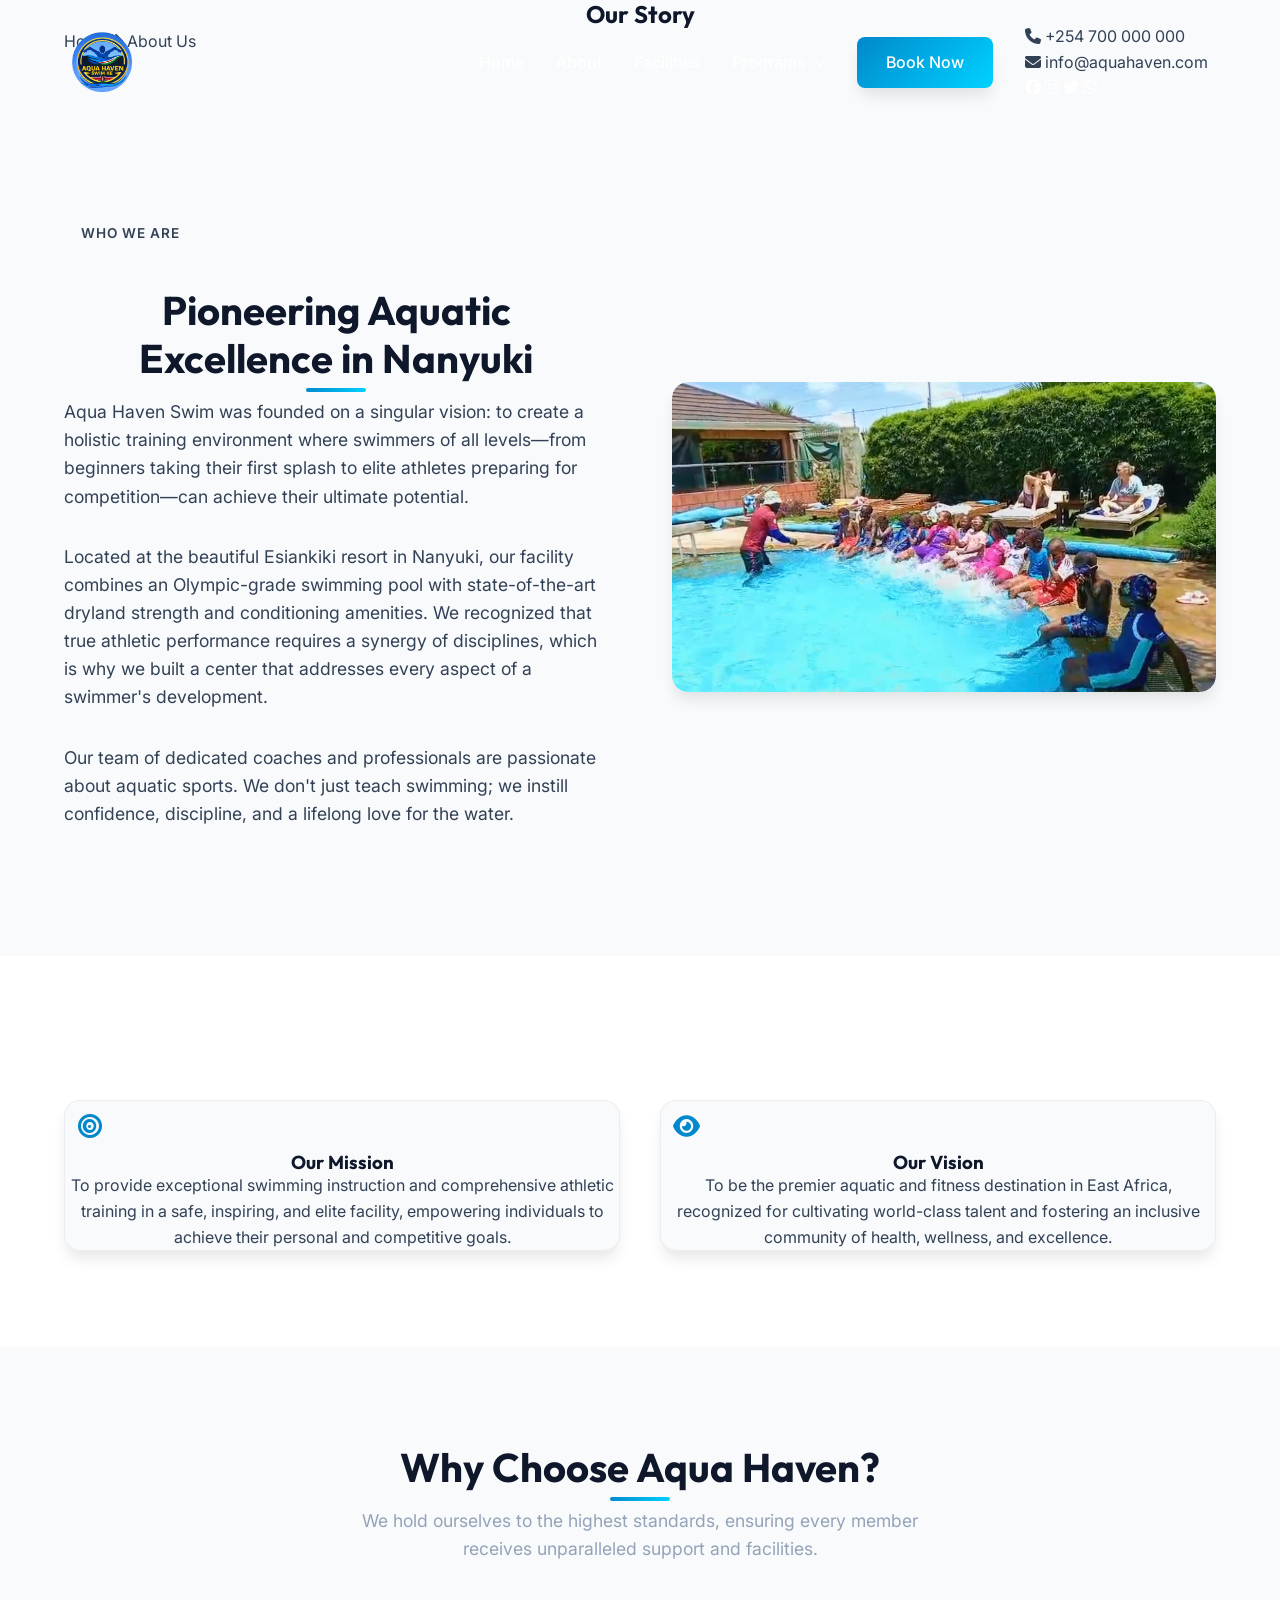
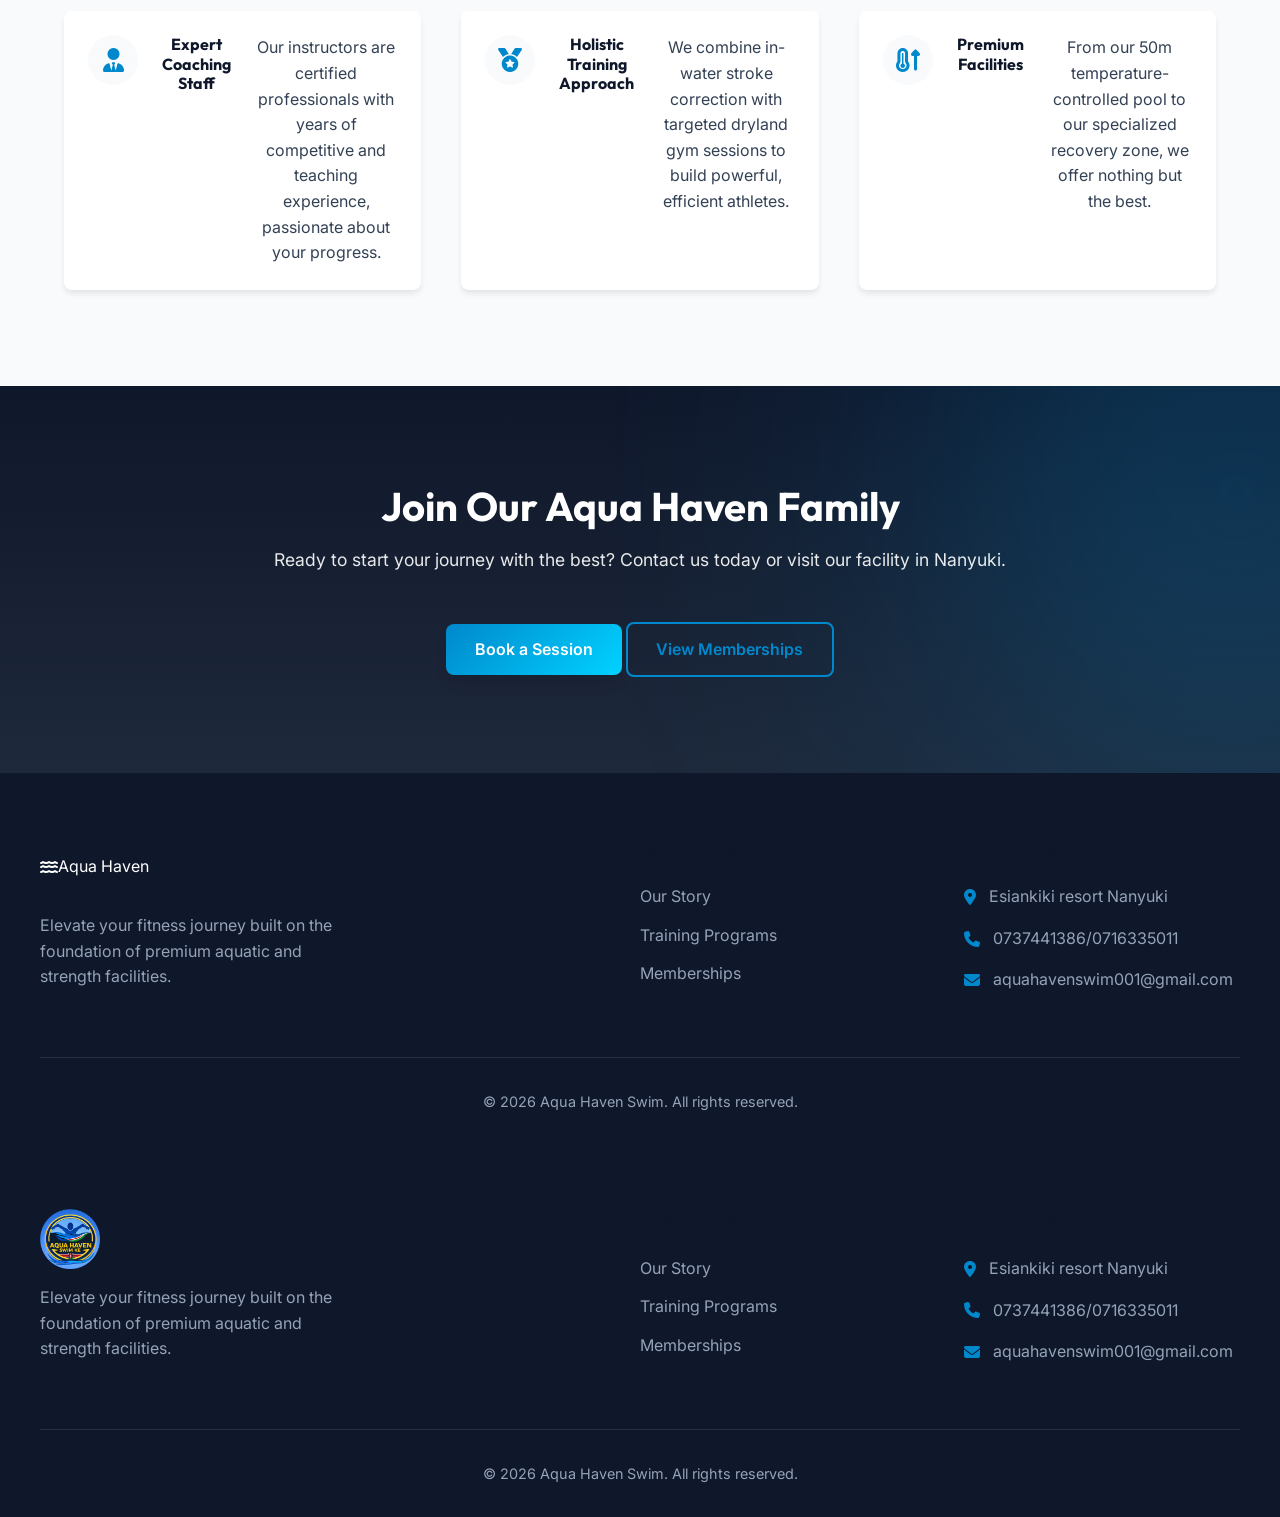
==== commit e053a417: "feat: Implement image-based logo, add a comprehensive footer, and enhance mobile navigation with new" ====
--- a/about.html
+++ b/about.html
@@ -20,14 +20,13 @@
     <nav class="navbar">
         <div class="nav-container">
             <a href="index.html" class="logo">
-                <i class="fa-solid fa-water"></i>
-                <span>Aqua Haven</span>
+                <img src="images/file_0000000071d0720cb99aed08f7c5b2e5.png" alt="Aqua Haven Swim Logo">
             </a>
             <ul class="nav-links">
-                <li><a href="index.html#home">Home</a></li>
-                <li><a href="about.html" class="active">About</a></li>
-                <li><a href="facilities.html">Facilities</a></li>
-                <li class="has-mega-menu">
+                <li class="nav-item"><a href="index.html#home">Home</a></li>
+                <li class="nav-item"><a href="about.html" class="active">About</a></li>
+                <li class="nav-item"><a href="facilities.html">Facilities</a></li>
+                <li class="has-mega-menu nav-item">
                     <a href="index.html#programs">Programs <i class="fa-solid fa-chevron-down nav-chevron"></i></a>
                     <div class="mega-menu">
                         <div class="mega-menu-content">
@@ -47,7 +46,21 @@
                         </div>
                     </div>
                 </li>
-                <li><a href="#contact" class="btn-primary">Book Now</a></li>
+                <li class="nav-item"><a href="#contact" class="btn-primary">Book Now</a></li>
+                
+                <!-- Mobile Menu Footer -->
+                <li class="mobile-menu-footer">
+                    <div class="mobile-contact-info">
+                        <p><i class="fa-solid fa-phone"></i> +254 700 000 000</p>
+                        <p><i class="fa-solid fa-envelope"></i> info@aquahaven.com</p>
+                    </div>
+                    <div class="mobile-social-links">
+                        <a href="#" aria-label="Facebook"><i class="fa-brands fa-facebook"></i></a>
+                        <a href="#" aria-label="Instagram"><i class="fa-brands fa-instagram"></i></a>
+                        <a href="#" aria-label="Twitter"><i class="fa-brands fa-twitter"></i></a>
+                        <a href="#" aria-label="WhatsApp"><i class="fa-brands fa-whatsapp"></i></a>
+                    </div>
+                </li>
             </ul>
             <div class="hamburger">
                 <i class="fa-solid fa-bars"></i>
@@ -320,6 +333,40 @@
         </div>
     </div>
 
+    <!-- Footer -->
+    <footer>
+      <div class="footer-content">
+        <div class="footer-brand">
+          <a href="index.html" class="logo">
+            <img src="images/file_0000000071d0720cb99aed08f7c5b2e5.png" alt="Aqua Haven Swim Logo">
+          </a>
+          <p>
+            Elevate your fitness journey built on the foundation of premium
+            aquatic and strength facilities.
+          </p>
+        </div>
+        <div class="footer-links">
+          <h4>Quick Links</h4>
+          <ul>
+            <li><a href="index.html#about">Our Story</a></li>
+            <li><a href="index.html#programs">Training Programs</a></li>
+            <li><a href="index.html#memberships">Memberships</a></li>
+          </ul>
+        </div>
+        <div class="footer-contact">
+          <h4>Contact Us</h4>
+          <p>
+            <i class="fa-solid fa-location-dot"></i> Esiankiki resort Nanyuki
+          </p>
+          <p><i class="fa-solid fa-phone"></i> 0737441386/0716335011</p>
+          <p><i class="fa-solid fa-envelope"></i> aquahavenswim001@gmail.com</p>
+        </div>
+      </div>
+      <div class="footer-bottom">
+        <p>&copy; 2026 Aqua Haven Swim. All rights reserved.</p>
+      </div>
+    </footer>
+
     <!-- Main JavaScript -->
     <script src="main.js"></script>
 </body>
--- a/style.css
+++ b/style.css
@@ -103,9 +103,10 @@
    Utility Classes
 ======================================== */
 .container {
+  width: 100%;
   max-width: var(--container-width);
   margin: 0 auto;
-  padding: 0 1rem;
+  padding: 0 1.5rem;
 }
 
 .section-title {
@@ -205,16 +206,13 @@
 .logo {
   display: flex;
   align-items: center;
-  gap: 0.5rem;
-  font-family: var(--font-heading);
-  font-size: 1.5rem;
-  font-weight: 800;
-  color: var(--color-dark);
-}
-
-.logo i {
-  color: var(--color-primary);
-  font-size: 1.8rem;
+  height: 60px; /* Fixed height for navbar */
+}
+
+.logo img {
+  max-height: 100%;
+  width: auto;
+  display: block;
 }
 
 .navbar.scrolled .logo,
@@ -353,6 +351,10 @@
   font-size: 1.5rem;
   color: var(--color-white);
   cursor: pointer;
+  z-index: 1100;
+  padding: 0.5rem;
+  border-radius: 4px;
+  transition: all var(--transition-fast);
 }
 
 .navbar.scrolled .hamburger {
@@ -658,6 +660,13 @@
   -webkit-backdrop-filter: blur(5px);
   backdrop-filter: blur(5px);
   animation: fadeInDown 1s ease forwards;
+}
+
+@media (max-width: 768px) {
+  .badge {
+     margin-bottom: 1rem;
+     font-size: 0.75rem;
+  }
 }
 
 .hero-title {
@@ -1756,154 +1765,135 @@
 /* ========================================
    Responsive Typography
 ======================================== */
-@media (max-width: 480px) {
-  .hero-title {
-    font-size: 2.2rem;
-  }
-
+@media (max-width: 768px) {
+  :root {
+    --section-padding: 3rem 1.5rem;
+  }
+  
   .section-title {
-    font-size: 2rem;
-  }
-}
-
-/* ========================================
-   About Us Utility Layout Classes
-======================================== */
-.align-center {
-  align-items: center;
-}
-
-.text-left {
-  text-align: left !important;
-}
-
-.text-center {
-  text-align: center !important;
-}
-
-.mission-vision-grid {
-  grid-template-columns: repeat(auto-fit, minmax(400px, 1fr));
-}
-
-.boxed-card {
-  padding: 3rem 2rem;
-}
-
-.large-icon {
-  font-size: 3rem;
-}
-
-.colored-icon {
-  color: var(--color-primary);
-}
-
-.center-icon {
-  justify-content: center;
-  margin: 0 auto; /* To center the block itself relative to its flex parent */
-}
-
-.mb-2 {
-  margin-bottom: 1rem;
-}
-
-.mb-3 {
-  margin-bottom: 1.5rem;
-}
-
-.mt-4 {
-  margin-top: 2rem;
-}
-
-.gap-3 {
-  gap: 1.5rem;
-}
-
-.values-card {
-  background: var(--color-light); /* Override default feature item white */
-  padding: 2rem;
-  border-radius: 12px;
-  display: block; /* Override default flex from feature-item */
-}
-
-.flex-center-wrap {
-    display: flex;
-    justify-content: center;
-    flex-wrap: wrap;
-}
-
-.about-hero {
-    background-image: linear-gradient(rgba(10, 37, 64, 0.8), rgba(10, 37, 64, 0.8)), url('images/IMG_20251221_182208_4.jpg (1).jpeg');
-}
-
-.facilities-hero {
-    background-image: linear-gradient(rgba(10, 37, 64, 0.8), rgba(10, 37, 64, 0.8)), url('images/IMG_20251227_195157_269.jpg.jpeg');
-}
-
-/* For alternating rows on desktop */
-@media (min-width: 993px) {
-    .facilities-grid-reverse .facilities-text-order {
-        order: 2;
-    }
-    .facilities-grid-reverse .facilities-img-order {
-        order: 1;
-    }
-}
-
-/* ========================================
-   Responsive
-======================================== */
-@media (max-width: 992px) {
-  .about-grid,
+    font-size: 1.8rem;
+    margin-bottom: 0.5rem;
+  }
+  
+  .section-subtitle {
+    font-size: 1rem;
+    margin-bottom: 2rem;
+  }
+
+  .gallery {
+    grid-template-columns: 1fr;
+    grid-template-rows: auto;
+    height: auto;
+  }
+
+  .gallery-item.item-1 {
+    grid-column: 1 / 2;
+    grid-row: auto;
+  }
+  
+  .gallery-item {
+    height: 250px;
+  }
+
+  .about-grid {
+    grid-template-columns: 1fr;
+    gap: 3rem;
+    margin-top: 2rem;
+    text-align: center;
+  }
+
+  .about-image {
+    max-width: 100%;
+    margin: 0 auto;
+  }
+
+  .about-image img {
+    width: 100%;
+    height: auto;
+  }
+
+  .about-content h3 {
+    font-size: 1.8rem;
+    margin-bottom: 1.5rem;
+  }
+
+  .feature-item {
+    text-align: left;
+    padding: 1.2rem;
+    gap: 1rem;
+  }
+
   .community-grid {
     grid-template-columns: 1fr;
     gap: 3rem;
   }
 
-  .pricing-grid {
-    grid-template-columns: 1fr;
-    max-width: 450px;
-    margin-left: auto;
-    margin-right: auto;
-  }
-
-  .pricing-card.popular {
-    transform: scale(1);
-  }
-  .pricing-card.popular:hover {
-    transform: translateY(-10px);
-  }
-
-  .mega-menu {
-    width: 90vw;
-    left: -100%;
-  }
-}
-
-@media (max-width: 768px) {
+  .gallery {
+    grid-template-rows: repeat(2, 180px);
+    gap: 0.8rem;
+  }
+
+  .testimonial-card {
+    padding: 1.5rem;
+  }
+
+  .testimonials {
+    gap: 1.5rem;
+  }
+
   .nav-links {
     display: flex;
     flex-direction: column;
-    position: absolute;
-    top: 100%;
+    position: fixed; 
+    top: 0;
     left: 0;
     width: 100%;
-    background: rgba(255, 255, 255, 0.98);
-    padding: 2rem;
-    box-shadow: 0 10px 15px -3px rgba(0, 0, 0, 0.1);
-    clip-path: polygon(0 0, 100% 0, 100% 0, 0 0);
-    transition: clip-path 0.4s ease-in-out;
+    height: 100vh;
+    background: rgba(10, 37, 64, 0.9); /* Transparent for blur */
+    -webkit-backdrop-filter: blur(15px);
+    backdrop-filter: blur(15px);
+    padding: 6rem 2rem 2rem;
+    box-shadow: none;
+    clip-path: circle(0% at 90% 5%);
+    transition: clip-path 0.5s cubic-bezier(0.77, 0, 0.175, 1);
     gap: 1.5rem;
-    max-height: 80vh;
     overflow-y: auto;
+    z-index: 1050;
+    align-items: center;
+    justify-content: flex-start;
   }
 
   .nav-links.active {
-    clip-path: polygon(0 0, 100% 0, 100% 100%, 0 100%);
-  }
+    clip-path: circle(150% at 90% 5%);
+  }
+
+  .nav-item {
+    opacity: 0;
+    transform: translateY(20px);
+    transition: all 0.4s ease;
+    width: 100%;
+    text-align: center;
+  }
+
+  .nav-links.active .nav-item {
+    opacity: 1;
+    transform: translateY(0);
+  }
+
+  /* Staggered Animation Delay for Nav Items */
+  .nav-links.active .nav-item:nth-child(1) { transition-delay: 0.1s; }
+  .nav-links.active .nav-item:nth-child(2) { transition-delay: 0.2s; }
+  .nav-links.active .nav-item:nth-child(3) { transition-delay: 0.3s; }
+  .nav-links.active .nav-item:nth-child(4) { transition-delay: 0.4s; }
+  .nav-links.active .nav-item:nth-child(5) { transition-delay: 0.5s; }
 
   .nav-links a {
-    color: var(--color-dark) !important;
-    font-size: 1.1rem;
+    color: var(--color-white) !important;
+    font-size: 1.5rem;
+    font-family: var(--font-heading);
+    letter-spacing: 1px;
+    display: block;
+    padding: 0.5rem;
   }
 
   .has-mega-menu {
@@ -1916,7 +1906,7 @@
     transform: none;
     box-shadow: none;
     border: none;
-    padding: 1rem 0 1rem 1rem;
+    padding: 0.5rem 0 0.5rem 0;
     background: transparent;
     display: none;
     opacity: 1;
@@ -1924,47 +1914,93 @@
     pointer-events: auto;
   }
 
-  .has-mega-menu:hover .mega-menu,
-  .has-mega-menu:focus-within .mega-menu {
-    transform: none;
+  .nav-chevron {
+    font-size: 1rem;
+    transition: transform 0.3s ease;
+  }
+
+  .has-mega-menu.active .nav-chevron {
+    transform: rotate(180deg);
+  }
+
+  .has-mega-menu.active .mega-menu {
     display: block;
   }
 
   .mega-links {
     grid-template-columns: 1fr;
-    gap: 1rem;
-  }
-
-  .nav-links a.btn-primary {
-    color: var(--color-white) !important;
-    margin-top: 1rem;
-    display: inline-block;
-    text-align: center;
+    gap: 0.8rem;
+    padding: 1rem;
+    background: rgba(255, 255, 255, 0.05);
+    border-radius: 12px;
+  }
+
+  .mega-links a {
+    font-size: 1rem !important;
+    text-align: left;
+    display: flex;
+    align-items: center;
+    gap: 0.8rem;
+    opacity: 0.9;
   }
 
   .hamburger {
     display: block;
   }
+
   .hero-title {
-    font-size: 2.5rem;
-  }
+    font-size: 2rem;
+    line-height: 1.2;
+    margin-bottom: 1rem;
+    width: 100%;
+  }
+
+  .hero-subtitle {
+    font-size: 1rem;
+    margin-bottom: 2rem;
+    padding: 0;
+    width: 100%;
+  }
+
   .hero-cta {
+    display: flex;
     flex-direction: column;
     gap: 1rem;
-  }
+    width: 100%;
+    align-items: center;
+  }
+
+  .hero-cta .btn-primary,
+  .hero-cta .btn-outline {
+    width: 100%;
+    margin: 0;
+    text-align: center;
+    justify-content: center;
+  }
+
   .hero-stats {
     flex-direction: column;
     gap: 1.5rem;
     align-items: center;
-  }
+    border-top: 1px solid rgba(255, 255, 255, 0.2);
+    padding-top: 2rem;
+    margin-top: 2rem;
+    width: 100%;
+  }
+
+  .stat-number {
+    font-size: 2rem;
+  }
+
   .footer-content {
     grid-template-columns: 1fr;
     gap: 2rem;
+    text-align: center;
   }
 
   .cta-section::before {
-    width: 300px;
-    height: 300px;
+    width: 250px;
+    height: 250px;
   }
 
   .newsletter-form {
@@ -1973,11 +2009,68 @@
     box-shadow: none;
     padding: 0;
     gap: 1rem;
+    width: 100%;
   }
 
   .newsletter-form input {
     background: var(--color-white);
     border-radius: 50px;
     padding: 1.2rem;
-  }
-}
+    width: 100%;
+  }
+
+  /* Mobile Menu Footer */
+  .mobile-menu-footer {
+    margin-top: auto;
+    width: 100%;
+    padding-top: 2rem;
+    border-top: 1px solid rgba(255, 255, 255, 0.1);
+    opacity: 0;
+    transform: translateY(20px);
+    transition: all 0.4s ease 0.6s;
+    text-align: center;
+  }
+
+  .nav-links.active .mobile-menu-footer {
+    opacity: 1;
+    transform: translateY(0);
+  }
+
+  .mobile-contact-info p {
+    color: var(--color-light);
+    font-size: 0.9rem;
+    margin-bottom: 0.5rem;
+    display: flex;
+    align-items: center;
+    justify-content: center;
+    gap: 0.5rem;
+  }
+
+  .mobile-social-links {
+    display: flex;
+    justify-content: center;
+    gap: 1.5rem;
+    margin-top: 1rem;
+  }
+
+  .mobile-social-links a {
+    font-size: 1.25rem !important;
+    color: var(--color-white) !important;
+    opacity: 0.7;
+    transition: opacity 0.3s ease;
+  }
+
+  .mobile-social-links a:hover {
+    opacity: 1;
+  }
+}
+
+/* Extra Small Devices */
+@media (max-width: 380px) {
+  .hero-title {
+    font-size: 1.8rem;
+  }
+  .section-title {
+    font-size: 1.8rem;
+  }
+}
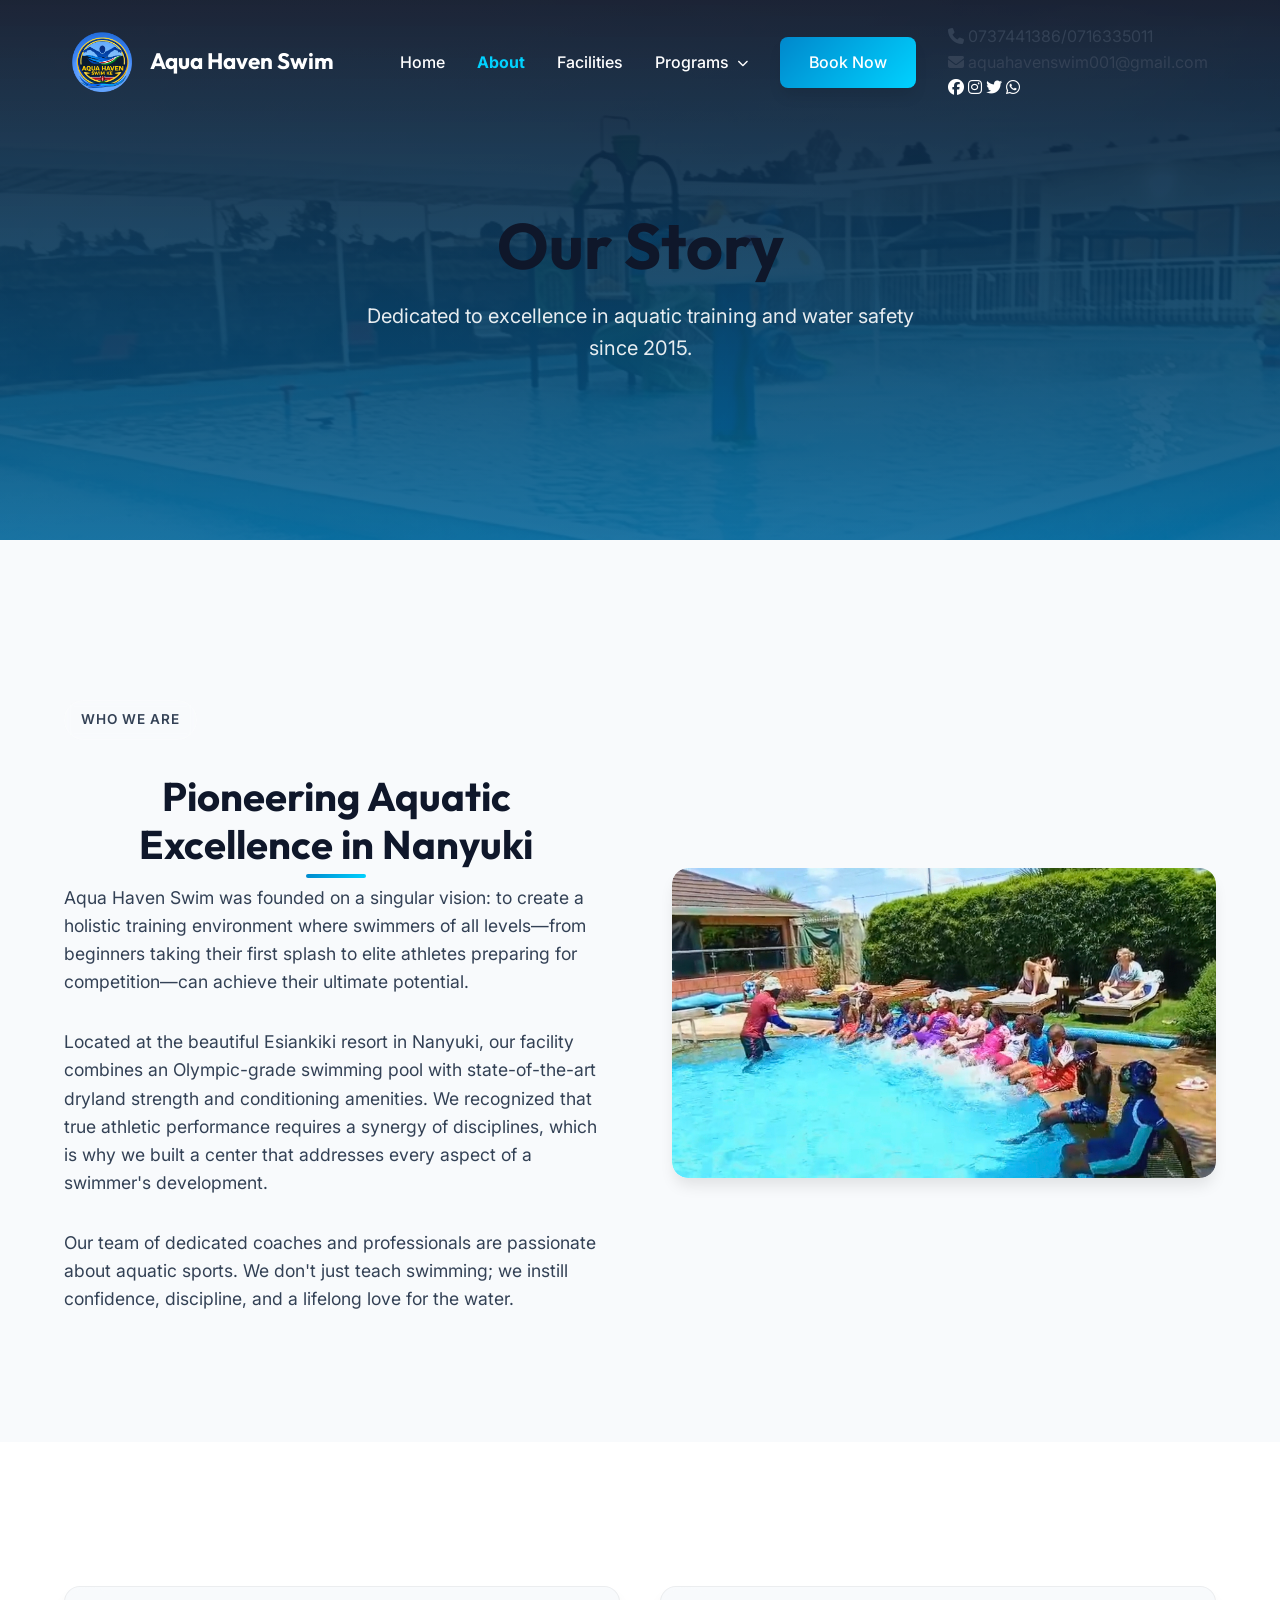
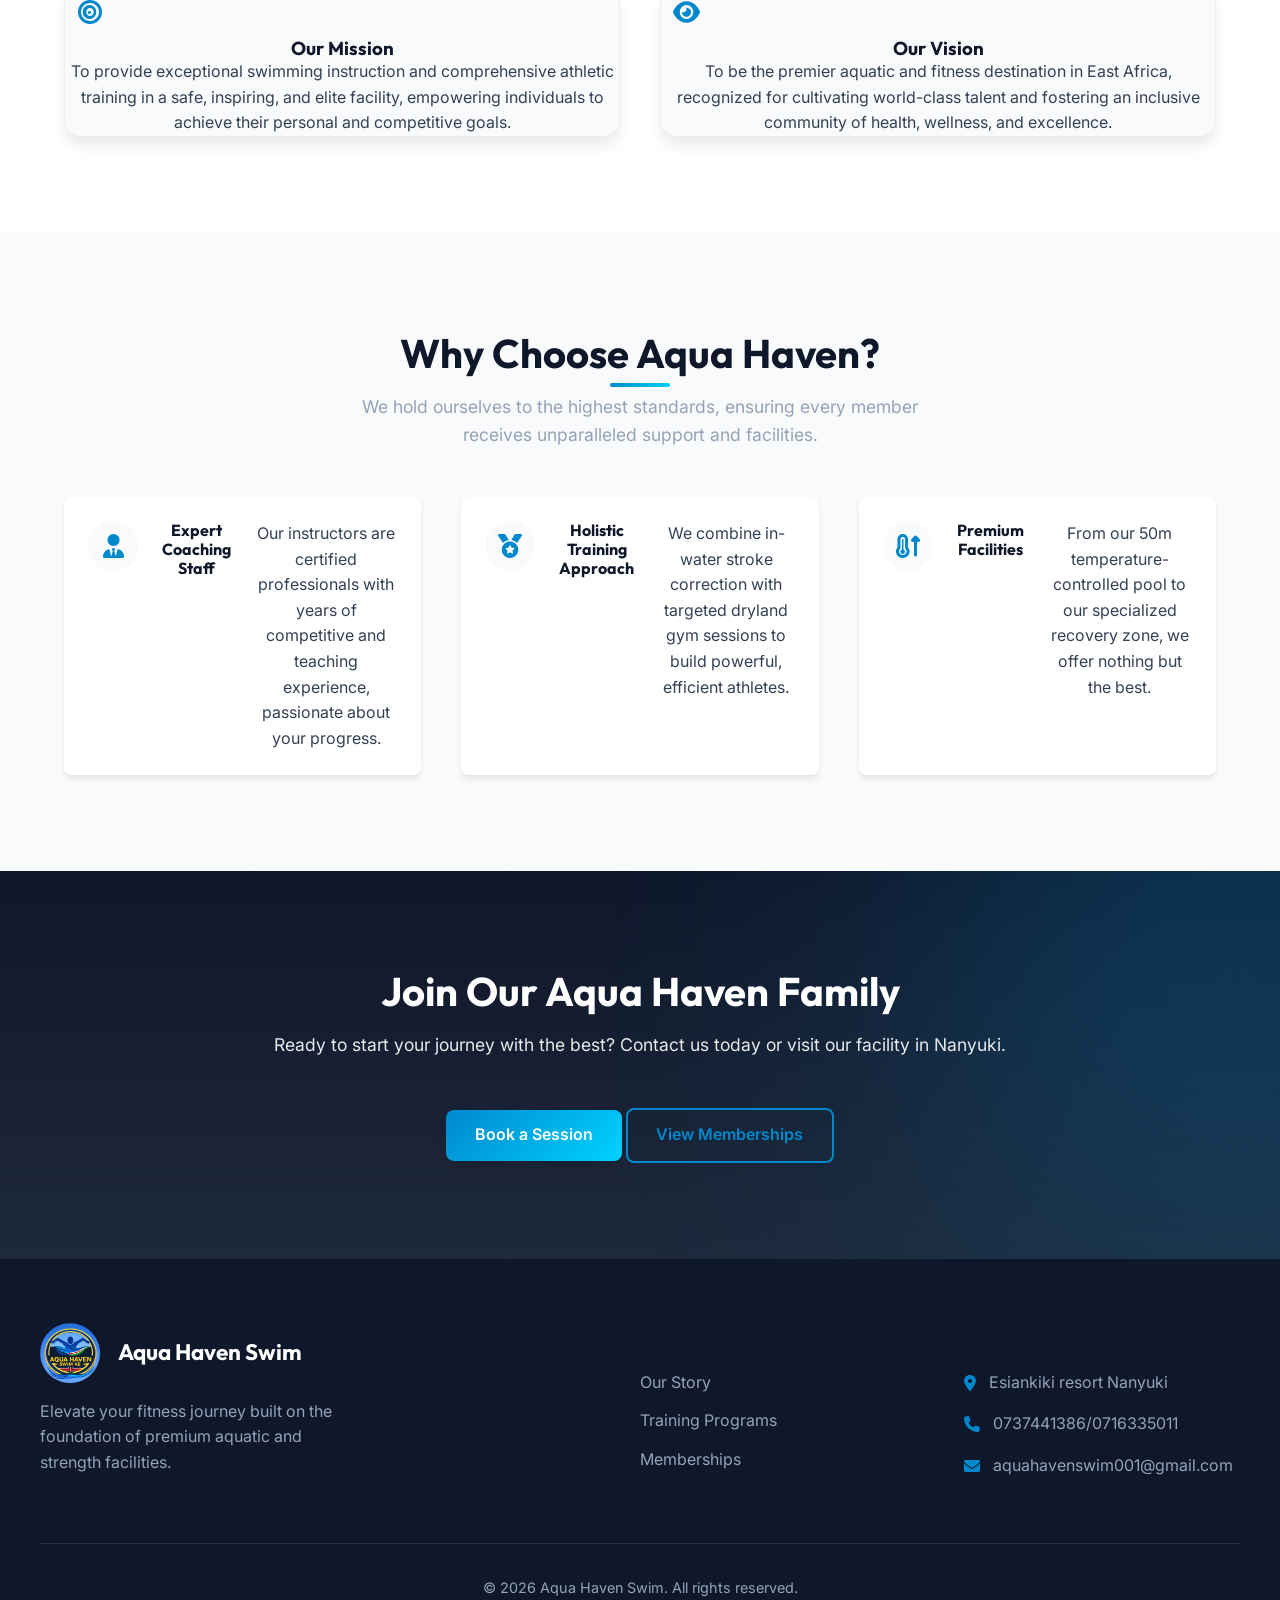
==== commit 2636e758: "feat: Update site logo to an image, enhance mobile mega-menu transitions, and add active navigation " ====
--- a/about.html
+++ b/about.html
@@ -21,6 +21,7 @@
         <div class="nav-container">
             <a href="index.html" class="logo">
                 <img src="images/file_0000000071d0720cb99aed08f7c5b2e5.png" alt="Aqua Haven Swim Logo">
+                <span class="logo-text">Aqua Haven Swim</span>
             </a>
             <ul class="nav-links">
                 <li class="nav-item"><a href="index.html#home">Home</a></li>
@@ -46,13 +47,13 @@
                         </div>
                     </div>
                 </li>
-                <li class="nav-item"><a href="#contact" class="btn-primary">Book Now</a></li>
+                <li class="nav-item"><a href="index.html#contact" class="btn-primary">Book Now</a></li>
                 
                 <!-- Mobile Menu Footer -->
                 <li class="mobile-menu-footer">
                     <div class="mobile-contact-info">
-                        <p><i class="fa-solid fa-phone"></i> +254 700 000 000</p>
-                        <p><i class="fa-solid fa-envelope"></i> info@aquahaven.com</p>
+                        <p><i class="fa-solid fa-phone"></i> 0737441386/0716335011</p>
+                        <p><i class="fa-solid fa-envelope"></i> aquahavenswim001@gmail.com</p>
                     </div>
                     <div class="mobile-social-links">
                         <a href="#" aria-label="Facebook"><i class="fa-brands fa-facebook"></i></a>
@@ -70,15 +71,12 @@
 
     <!-- Main Content Area -->
     <main>
-        <!-- Page Header -->
-        <section class="page-header about-hero">
-            <div class="container">
-                <h1 class="page-title">Our Story</h1>
-                <div class="breadcrumb">
-                    <a href="index.html">Home</a>
-                    <i class="fa-solid fa-chevron-right"></i>
-                    <span>About Us</span>
-                </div>
+        <!-- Page Hero -->
+        <section class="page-hero hero-about">
+            <div class="page-hero-overlay"></div>
+            <div class="page-hero-content">
+                <h1 class="page-hero-title">Our Story</h1>
+                <p class="hero-subtitle">Dedicated to excellence in aquatic training and water safety since 2015.</p>
             </div>
         </section>
 
@@ -169,32 +167,37 @@
 
     <!-- Footer -->
     <footer>
-        <div class="footer-content">
-            <div class="footer-brand">
-                <div class="logo">
-                    <i class="fa-solid fa-water"></i>
-                    <span>Aqua Haven</span>
-                </div>
-                <p>Elevate your fitness journey built on the foundation of premium aquatic and strength facilities.</p>
-            </div>
-            <div class="footer-links">
-                <h4>Quick Links</h4>
-                <ul>
-                    <li><a href="about.html">Our Story</a></li>
-                    <li><a href="index.html#programs">Training Programs</a></li>
-                    <li><a href="index.html#memberships">Memberships</a></li>
-                </ul>
-            </div>
-            <div class="footer-contact">
-                <h4>Contact Us</h4>
-                <p><i class="fa-solid fa-location-dot"></i> Esiankiki resort Nanyuki</p>
-                <p><i class="fa-solid fa-phone"></i> 0737441386/0716335011</p>
-                <p><i class="fa-solid fa-envelope"></i> aquahavenswim001@gmail.com</p>
-            </div>
-        </div>
-        <div class="footer-bottom">
-            <p>&copy; 2026 Aqua Haven Swim. All rights reserved.</p>
-        </div>
+      <div class="footer-content">
+        <div class="footer-brand">
+          <a href="index.html" class="logo">
+            <img src="images/file_0000000071d0720cb99aed08f7c5b2e5.png" alt="Aqua Haven Swim Logo">
+            <span class="logo-text">Aqua Haven Swim</span>
+          </a>
+          <p>
+            Elevate your fitness journey built on the foundation of premium
+            aquatic and strength facilities.
+          </p>
+        </div>
+        <div class="footer-links">
+          <h4>Quick Links</h4>
+          <ul>
+            <li><a href="about.html">Our Story</a></li>
+            <li><a href="index.html#programs">Training Programs</a></li>
+            <li><a href="index.html#memberships">Memberships</a></li>
+          </ul>
+        </div>
+        <div class="footer-contact">
+          <h4>Contact Us</h4>
+          <p>
+            <i class="fa-solid fa-location-dot"></i> Esiankiki resort Nanyuki
+          </p>
+          <p><i class="fa-solid fa-phone"></i> 0737441386/0716335011</p>
+          <p><i class="fa-solid fa-envelope"></i> aquahavenswim001@gmail.com</p>
+        </div>
+      </div>
+      <div class="footer-bottom">
+        <p>&copy; 2026 Aqua Haven Swim. All rights reserved.</p>
+      </div>
     </footer>
 
     <!-- Modal Backdrop & Container -->
@@ -333,39 +336,6 @@
         </div>
     </div>
 
-    <!-- Footer -->
-    <footer>
-      <div class="footer-content">
-        <div class="footer-brand">
-          <a href="index.html" class="logo">
-            <img src="images/file_0000000071d0720cb99aed08f7c5b2e5.png" alt="Aqua Haven Swim Logo">
-          </a>
-          <p>
-            Elevate your fitness journey built on the foundation of premium
-            aquatic and strength facilities.
-          </p>
-        </div>
-        <div class="footer-links">
-          <h4>Quick Links</h4>
-          <ul>
-            <li><a href="index.html#about">Our Story</a></li>
-            <li><a href="index.html#programs">Training Programs</a></li>
-            <li><a href="index.html#memberships">Memberships</a></li>
-          </ul>
-        </div>
-        <div class="footer-contact">
-          <h4>Contact Us</h4>
-          <p>
-            <i class="fa-solid fa-location-dot"></i> Esiankiki resort Nanyuki
-          </p>
-          <p><i class="fa-solid fa-phone"></i> 0737441386/0716335011</p>
-          <p><i class="fa-solid fa-envelope"></i> aquahavenswim001@gmail.com</p>
-        </div>
-      </div>
-      <div class="footer-bottom">
-        <p>&copy; 2026 Aqua Haven Swim. All rights reserved.</p>
-      </div>
-    </footer>
 
     <!-- Main JavaScript -->
     <script src="main.js"></script>
--- a/style.css
+++ b/style.css
@@ -206,6 +206,7 @@
 .logo {
   display: flex;
   align-items: center;
+  gap: 10px;
   height: 60px; /* Fixed height for navbar */
 }
 
@@ -215,9 +216,27 @@
   display: block;
 }
 
-.navbar.scrolled .logo,
+.logo-text {
+  font-family: var(--font-heading);
+  font-weight: 700;
+  font-size: 1.4rem;
+  color: var(--color-white);
+  margin-left: 0.5rem;
+  transition: color var(--transition-normal);
+}
+
+.navbar.scrolled .logo .logo-text,
 .navbar.scrolled .nav-links a {
   color: var(--color-dark);
+}
+
+.nav-links a.active {
+  color: var(--color-secondary) !important;
+  font-weight: 700;
+}
+
+.navbar.scrolled .nav-links a.active {
+  color: var(--color-primary) !important;
 }
 
 .nav-links {
@@ -369,6 +388,7 @@
   min-height: 400px;
   background: url("https://images.unsplash.com/photo-1541534741688-6078c6bfb5c5?ixlib=rb-4.0.3&auto=format&fit=crop&w=2000&q=80")
     center/cover no-repeat fixed;
+  background-image: linear-gradient(rgba(15, 23, 42, 0.7), rgba(15, 23, 42, 0.7)), url("https://images.unsplash.com/photo-1541534741688-6078c6bfb5c5?ixlib=rb-4.0.3&auto=format&fit=crop&w=2000&q=80");
   position: relative;
   display: flex;
   align-items: center;
@@ -376,6 +396,14 @@
   text-align: center;
   color: var(--color-white);
   padding-top: 80px;
+}
+
+.hero-about {
+  background-image: linear-gradient(rgba(15, 23, 42, 0.7), rgba(15, 23, 42, 0.7)), url("images/IMG_20251222_081431_867.jpg.jpeg") !important;
+}
+
+.hero-facilities {
+  background-image: linear-gradient(rgba(15, 23, 42, 0.7), rgba(15, 23, 42, 0.7)), url("images/IMG_20251221_182208_4.jpg.jpeg") !important;
 }
 
 .hero-confidence {
@@ -1686,6 +1714,12 @@
 .footer-brand .logo {
   color: var(--color-white);
   margin-bottom: 1rem;
+  display: flex;
+  align-items: center;
+}
+
+.footer-brand .logo .logo-text {
+  color: var(--color-white);
 }
 
 .footer-brand p {
@@ -1849,10 +1883,10 @@
     left: 0;
     width: 100%;
     height: 100vh;
-    background: rgba(10, 37, 64, 0.9); /* Transparent for blur */
-    -webkit-backdrop-filter: blur(15px);
-    backdrop-filter: blur(15px);
-    padding: 6rem 2rem 2rem;
+    background: rgba(10, 37, 64, 0.98); /* Increased opacity for better readability */
+    -webkit-backdrop-filter: blur(20px);
+    backdrop-filter: blur(20px);
+    padding: 6rem 1.5rem 2rem;
     box-shadow: none;
     clip-path: circle(0% at 90% 5%);
     transition: clip-path 0.5s cubic-bezier(0.77, 0, 0.175, 1);
@@ -1906,42 +1940,58 @@
     transform: none;
     box-shadow: none;
     border: none;
-    padding: 0.5rem 0 0.5rem 0;
+    padding: 0;
+    max-height: 0;
+    overflow: hidden;
     background: transparent;
-    display: none;
+    display: block; /* Changed from none to block for transition */
+    opacity: 0;
+    visibility: hidden;
+    transition: all 0.4s cubic-bezier(0.4, 0, 0.2, 1);
+    pointer-events: none;
+  }
+
+  .has-mega-menu.active .mega-menu {
+    max-height: 1000px;
     opacity: 1;
     visibility: visible;
     pointer-events: auto;
-  }
-
-  .nav-chevron {
-    font-size: 1rem;
-    transition: transform 0.3s ease;
-  }
-
-  .has-mega-menu.active .nav-chevron {
-    transform: rotate(180deg);
-  }
-
-  .has-mega-menu.active .mega-menu {
-    display: block;
+    padding: 0.5rem 0 1.5rem 0;
   }
 
   .mega-links {
     grid-template-columns: 1fr;
-    gap: 0.8rem;
-    padding: 1rem;
-    background: rgba(255, 255, 255, 0.05);
-    border-radius: 12px;
+    gap: 0.5rem;
+    padding: 1.2rem;
+    background: rgba(255, 255, 255, 0.03);
+    border: 1px solid rgba(255, 255, 255, 0.08);
+    border-radius: 16px;
   }
 
   .mega-links a {
-    font-size: 1rem !important;
+    font-size: 0.95rem !important;
     text-align: left;
     display: flex;
     align-items: center;
-    gap: 0.8rem;
-    opacity: 0.9;
+    gap: 1rem;
+    opacity: 0.8;
+    padding: 0.8rem 1rem !important;
+    border-radius: 10px;
+    background: rgba(255, 255, 255, 0.02);
+    transition: all 0.3s ease;
+  }
+
+  .mega-links a i {
+    font-size: 1.1rem;
+    color: var(--color-primary);
+    width: 24px;
+    text-align: center;
+  }
+
+  .mega-links a:active {
+    background: rgba(255, 255, 255, 0.1);
+    opacity: 1;
+    transform: translateX(5px);
   }
 
   .hamburger {
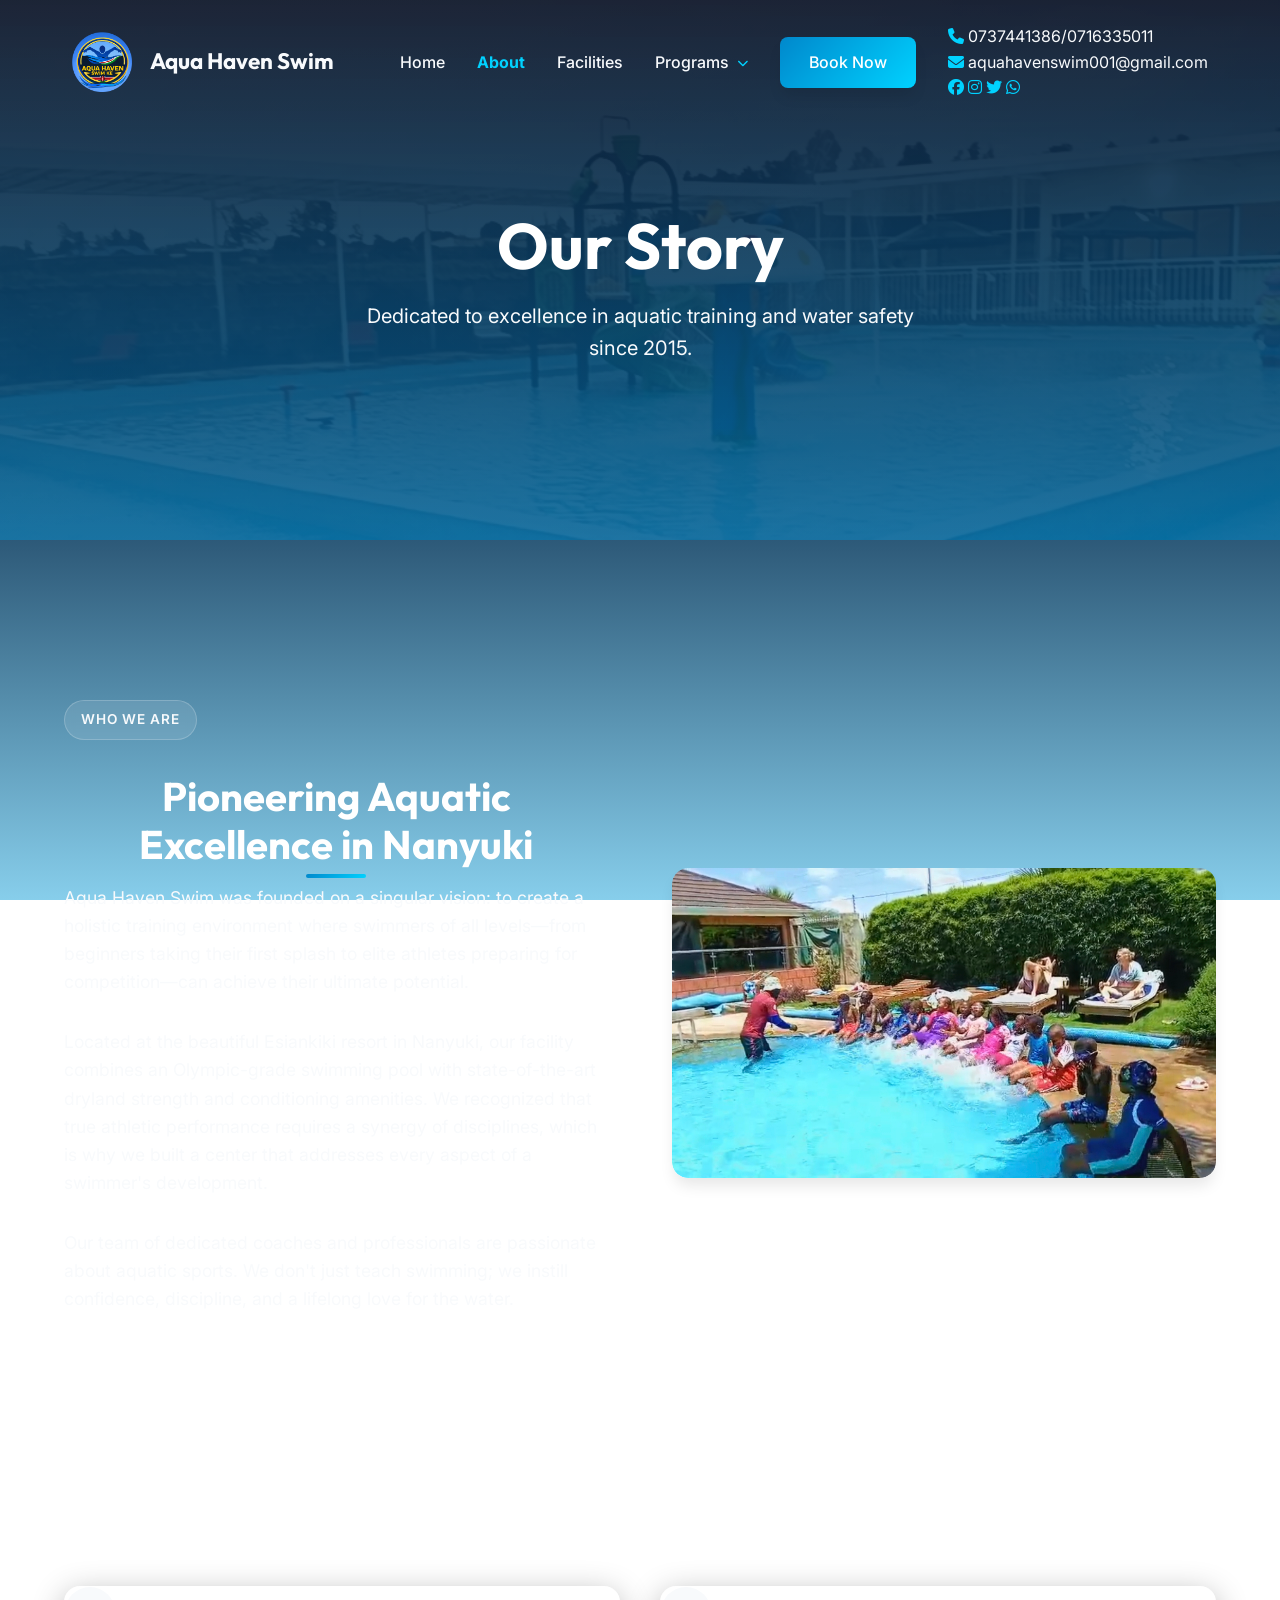
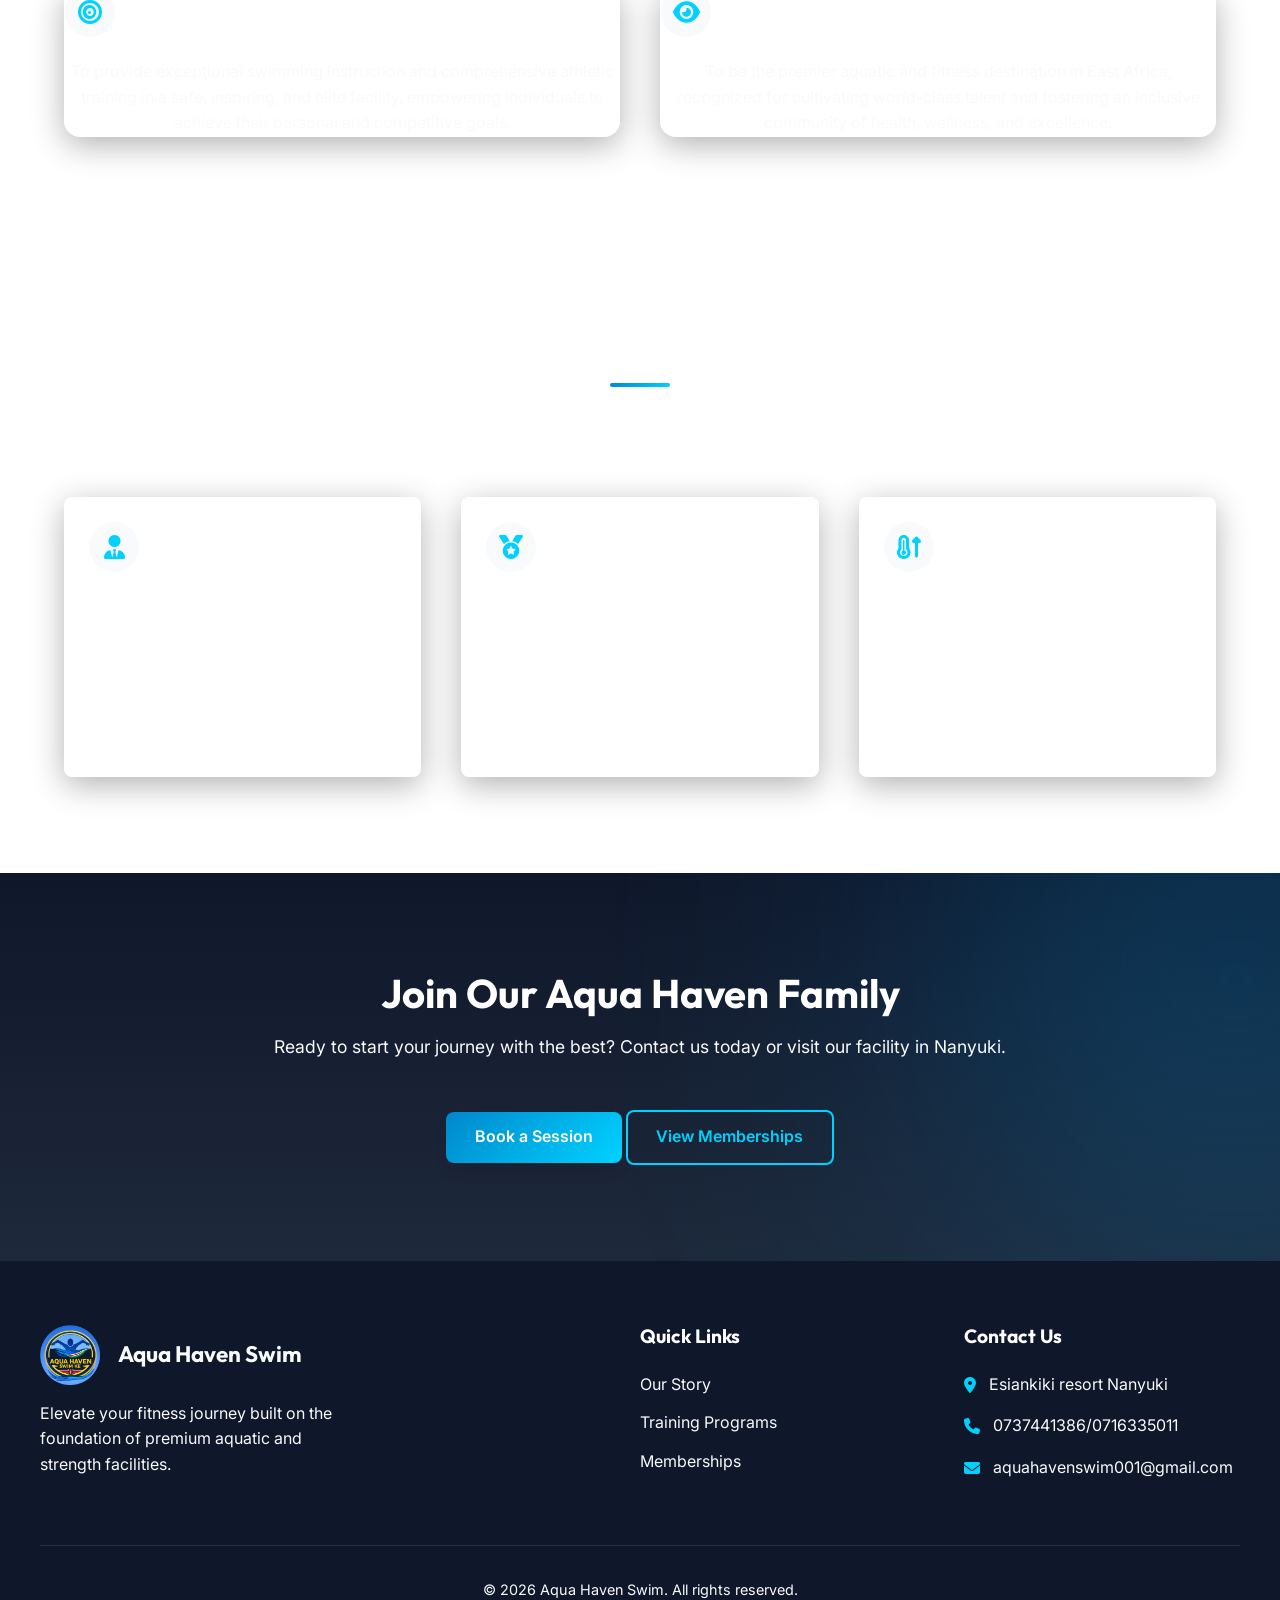
==== commit c0939714: "feat: Revamp UI with water droplets animation, sky gradient, and glassmorphism theme; update M-Pesa " ====
--- a/about.html
+++ b/about.html
@@ -288,13 +288,6 @@
                             </div>
                         </label>
                         <label class="payment-option">
-                            <input type="radio" name="paymentMethod" value="card">
-                            <div class="payment-card">
-                                <i class="fa-solid fa-regular fa-credit-card"></i>
-                                <span>Credit/Debit Card</span>
-                            </div>
-                        </label>
-                        <label class="payment-option">
                             <input type="radio" name="paymentMethod" value="cash">
                             <div class="payment-card">
                                 <i class="fa-solid fa-money-bill-wave"></i>
@@ -307,9 +300,10 @@
                         <div class="instruction-box">
                             <h4>M-Pesa Instructions</h4>
                             <p>1. Go to M-Pesa Menu</p>
-                            <p>2. Select Lipa na M-Pesa -> Buy Goods and Services</p>
-                            <p>3. Enter Till Number: <strong>123456</strong></p>
-                            <p>4. Upon completion, enter your transaction code below:</p>
+                            <p>2. Select Lipa na M-Pesa -> Paybill</p>
+                            <p>3. Enter Business Number: <strong>880100</strong></p>
+                            <p>4. Account Number: <strong>720333</strong></p>
+                            <p>5. Upon completion, enter your transaction code below:</p>
                         </div>
                         <div class="form-group mt-3">
                             <input type="text" id="transactionCode" placeholder="Enter Transaction Code (e.g. QAB12C34)">
--- a/style.css
+++ b/style.css
@@ -388,7 +388,9 @@
   min-height: 400px;
   background: url("https://images.unsplash.com/photo-1541534741688-6078c6bfb5c5?ixlib=rb-4.0.3&auto=format&fit=crop&w=2000&q=80")
     center/cover no-repeat fixed;
-  background-image: linear-gradient(rgba(15, 23, 42, 0.7), rgba(15, 23, 42, 0.7)), url("https://images.unsplash.com/photo-1541534741688-6078c6bfb5c5?ixlib=rb-4.0.3&auto=format&fit=crop&w=2000&q=80");
+  background-image:
+    linear-gradient(rgba(15, 23, 42, 0.7), rgba(15, 23, 42, 0.7)),
+    url("https://images.unsplash.com/photo-1541534741688-6078c6bfb5c5?ixlib=rb-4.0.3&auto=format&fit=crop&w=2000&q=80");
   position: relative;
   display: flex;
   align-items: center;
@@ -399,11 +401,15 @@
 }
 
 .hero-about {
-  background-image: linear-gradient(rgba(15, 23, 42, 0.7), rgba(15, 23, 42, 0.7)), url("images/IMG_20251222_081431_867.jpg.jpeg") !important;
+  background-image:
+    linear-gradient(rgba(15, 23, 42, 0.7), rgba(15, 23, 42, 0.7)),
+    url("images/IMG_20251222_081431_867.jpg.jpeg") !important;
 }
 
 .hero-facilities {
-  background-image: linear-gradient(rgba(15, 23, 42, 0.7), rgba(15, 23, 42, 0.7)), url("images/IMG_20251221_182208_4.jpg.jpeg") !important;
+  background-image:
+    linear-gradient(rgba(15, 23, 42, 0.7), rgba(15, 23, 42, 0.7)),
+    url("images/IMG_20251221_182208_4.jpg.jpeg") !important;
 }
 
 .hero-confidence {
@@ -692,8 +698,8 @@
 
 @media (max-width: 768px) {
   .badge {
-     margin-bottom: 1rem;
-     font-size: 0.75rem;
+    margin-bottom: 1rem;
+    font-size: 0.75rem;
   }
 }
 
@@ -1803,12 +1809,12 @@
   :root {
     --section-padding: 3rem 1.5rem;
   }
-  
+
   .section-title {
     font-size: 1.8rem;
     margin-bottom: 0.5rem;
   }
-  
+
   .section-subtitle {
     font-size: 1rem;
     margin-bottom: 2rem;
@@ -1824,7 +1830,7 @@
     grid-column: 1 / 2;
     grid-row: auto;
   }
-  
+
   .gallery-item {
     height: 250px;
   }
@@ -1878,12 +1884,17 @@
   .nav-links {
     display: flex;
     flex-direction: column;
-    position: fixed; 
+    position: fixed;
     top: 0;
     left: 0;
     width: 100%;
     height: 100vh;
-    background: rgba(10, 37, 64, 0.98); /* Increased opacity for better readability */
+    background: rgba(
+      10,
+      37,
+      64,
+      0.98
+    ); /* Increased opacity for better readability */
     -webkit-backdrop-filter: blur(20px);
     backdrop-filter: blur(20px);
     padding: 6rem 1.5rem 2rem;
@@ -1915,11 +1926,21 @@
   }
 
   /* Staggered Animation Delay for Nav Items */
-  .nav-links.active .nav-item:nth-child(1) { transition-delay: 0.1s; }
-  .nav-links.active .nav-item:nth-child(2) { transition-delay: 0.2s; }
-  .nav-links.active .nav-item:nth-child(3) { transition-delay: 0.3s; }
-  .nav-links.active .nav-item:nth-child(4) { transition-delay: 0.4s; }
-  .nav-links.active .nav-item:nth-child(5) { transition-delay: 0.5s; }
+  .nav-links.active .nav-item:nth-child(1) {
+    transition-delay: 0.1s;
+  }
+  .nav-links.active .nav-item:nth-child(2) {
+    transition-delay: 0.2s;
+  }
+  .nav-links.active .nav-item:nth-child(3) {
+    transition-delay: 0.3s;
+  }
+  .nav-links.active .nav-item:nth-child(4) {
+    transition-delay: 0.4s;
+  }
+  .nav-links.active .nav-item:nth-child(5) {
+    transition-delay: 0.5s;
+  }
 
   .nav-links a {
     color: var(--color-white) !important;
@@ -2124,3 +2145,172 @@
     font-size: 1.8rem;
   }
 }
+
+/* ========================================
+   Water Droplets Animation Background
+======================================== */
+.water-droplets-container {
+  position: fixed;
+  top: 0;
+  left: 0;
+  width: 100%;
+  height: 100%;
+  pointer-events: none;
+  z-index: 9999;
+  overflow: hidden;
+}
+
+.droplet {
+  position: absolute;
+  top: -50px;
+  background: radial-gradient(
+    circle at 30% 30%,
+    rgba(255, 255, 255, 0.9),
+    rgba(0, 210, 255, 0.2) 60%,
+    rgba(0, 136, 204, 0.5) 100%
+  );
+  border-radius: 50% 50% 50% 50% / 60% 60% 40% 40%;
+  box-shadow:
+    inset 1px -1px 3px rgba(0, 0, 0, 0.1),
+    1px 3px 6px rgba(0, 0, 0, 0.1);
+  opacity: 0;
+  animation: drop-fall linear infinite;
+}
+
+/* Highlight reflection inside droplet */
+.droplet::before {
+  content: "";
+  position: absolute;
+  top: 15%;
+  left: 20%;
+  width: 30%;
+  height: 30%;
+  background: rgba(255, 255, 255, 0.8);
+  border-radius: 50%;
+}
+
+@keyframes drop-fall {
+  0% {
+    transform: translateY(-20px) scale(0.8) rotate(0deg);
+    opacity: 0;
+  }
+  15% {
+    opacity: 0.6;
+  }
+  85% {
+    opacity: 0.6;
+  }
+  100% {
+    transform: translateY(110vh) scale(1.1) rotate(15deg);
+    opacity: 0;
+  }
+}
+
+/* ========================================
+   Sky Gradient & Glassmorphism Theme
+======================================== */
+body {
+  background: linear-gradient(to bottom, #000000 0%, #001f3f 40%, #87CEEB 100%) !important;
+  background-attachment: fixed !important;
+  color: #f8fafc !important;
+}
+
+h1, h2, h3, h4, h5, h6 {
+  color: #ffffff !important;
+}
+
+.section-subtitle {
+  color: rgba(255, 255, 255, 0.9) !important;
+}
+
+.bg-light {
+  background: transparent !important;
+}
+
+/* Glassmorphism for Cards and Modals */
+.service-card, .pricing-card, .curriculum-card, .testimonial-card, .mega-menu, .modal-dialog, .form-step, .instruction-box, .feature-item, .values-card {
+  background: rgba(255, 255, 255, 0.1) !important;
+  -webkit-backdrop-filter: blur(12px);
+  backdrop-filter: blur(12px);
+  border: 1px solid rgba(255, 255, 255, 0.2) !important;
+  box-shadow: 0 8px 32px 0 rgba(0, 0, 0, 0.3) !important;
+  color: #ffffff !important;
+}
+
+.service-card h3, .pricing-card h3, .curriculum-card h3, .testimonial-text, .author-info h4, .mega-menu a, .modal-dialog h2, .modal-dialog h3, .form-group label, .feature-item h4, .values-card h4 {
+  color: #ffffff !important;
+}
+
+.pricing-features li.disabled {
+  color: rgba(255, 255, 255, 0.5) !important;
+}
+
+.mega-menu a:hover {
+  color: var(--color-secondary) !important;
+}
+
+.navbar.scrolled {
+  background: rgba(0, 0, 0, 0.5) !important;
+  border-bottom: 1px solid rgba(255, 255, 255, 0.1);
+}
+
+.navbar.scrolled .logo .logo-text, .navbar.scrolled .nav-links a:not(.btn-primary) {
+  color: #ffffff !important;
+}
+
+.stat-number {
+  color: #ffffff !important;
+  text-shadow: 0 0 10px rgba(255, 255, 255, 0.5);
+}
+
+.stat-label {
+  color: rgba(255, 255, 255, 0.9) !important;
+}
+
+/* Global Text Readability on Dark Background */
+p, span, li, a, label, .feature-text p, .about-content p {
+  color: #f8fafc !important;
+}
+
+i.fa-solid, i.fa-regular, i.fa-brands {
+  color: var(--color-secondary) !important;
+}
+
+/* Exception for buttons to keep them readable */
+.btn-primary, .btn-primary p, .btn-primary span, .btn-primary i {
+  color: #ffffff !important;
+}
+.btn-outline, .btn-outline p, .btn-outline span, .btn-outline i {
+  color: var(--color-secondary) !important;
+  border-color: var(--color-secondary) !important;
+}
+.btn-outline:hover, .btn-outline:hover p, .btn-outline:hover span, .btn-outline:hover i {
+  background: var(--color-secondary) !important;
+  color: #000000 !important;
+}
+
+/* Fix mobile menu background */
+.nav-links.active {
+  background: rgba(0, 15, 30, 0.95) !important;
+}
+
+/* Fix modal inputs */
+input, select, textarea {
+  background: rgba(255, 255, 255, 0.1) !important;
+  color: #ffffff !important;
+  border: 1px solid rgba(255, 255, 255, 0.3) !important;
+}
+input::placeholder, textarea::placeholder {
+  color: rgba(255, 255, 255, 0.6) !important;
+}
+
+/* Specific Readability Fixes */
+.price, .price .currency, .price .period {
+  color: #ffffff !important;
+}
+.feature-text h4, .feature-text p, .values-card h4, .values-card p {
+  color: #ffffff !important;
+}
+.about-content p {
+  color: #f8fafc !important;
+}
--- a/modal.css
+++ b/modal.css
@@ -25,16 +25,17 @@
 }
 
 .modal-dialog {
-    background: var(--color-white);
-    width: 90%;
-    max-width: 600px;
-    border-radius: var(--border-radius-lg);
-    box-shadow: 0 25px 50px -12px rgba(0, 0, 0, 0.25);
-    position: relative;
-    max-height: 90vh;
-    overflow-y: auto;
-    transform: translateY(0);
-    transition: transform var(--transition-normal);
+  background: var(--color-primary-dark) !important;
+  border-radius: var(--border-radius);
+  width: 90%;
+  max-width: 600px;
+  max-height: 90vh;
+  overflow-y: auto;
+  position: relative;
+  box-shadow: var(--shadow-glass);
+  transform: translateY(-50px);
+  opacity: 0;
+  transition: all var(--transition-normal);
 }
 
 .modal-overlay.hidden .modal-dialog {
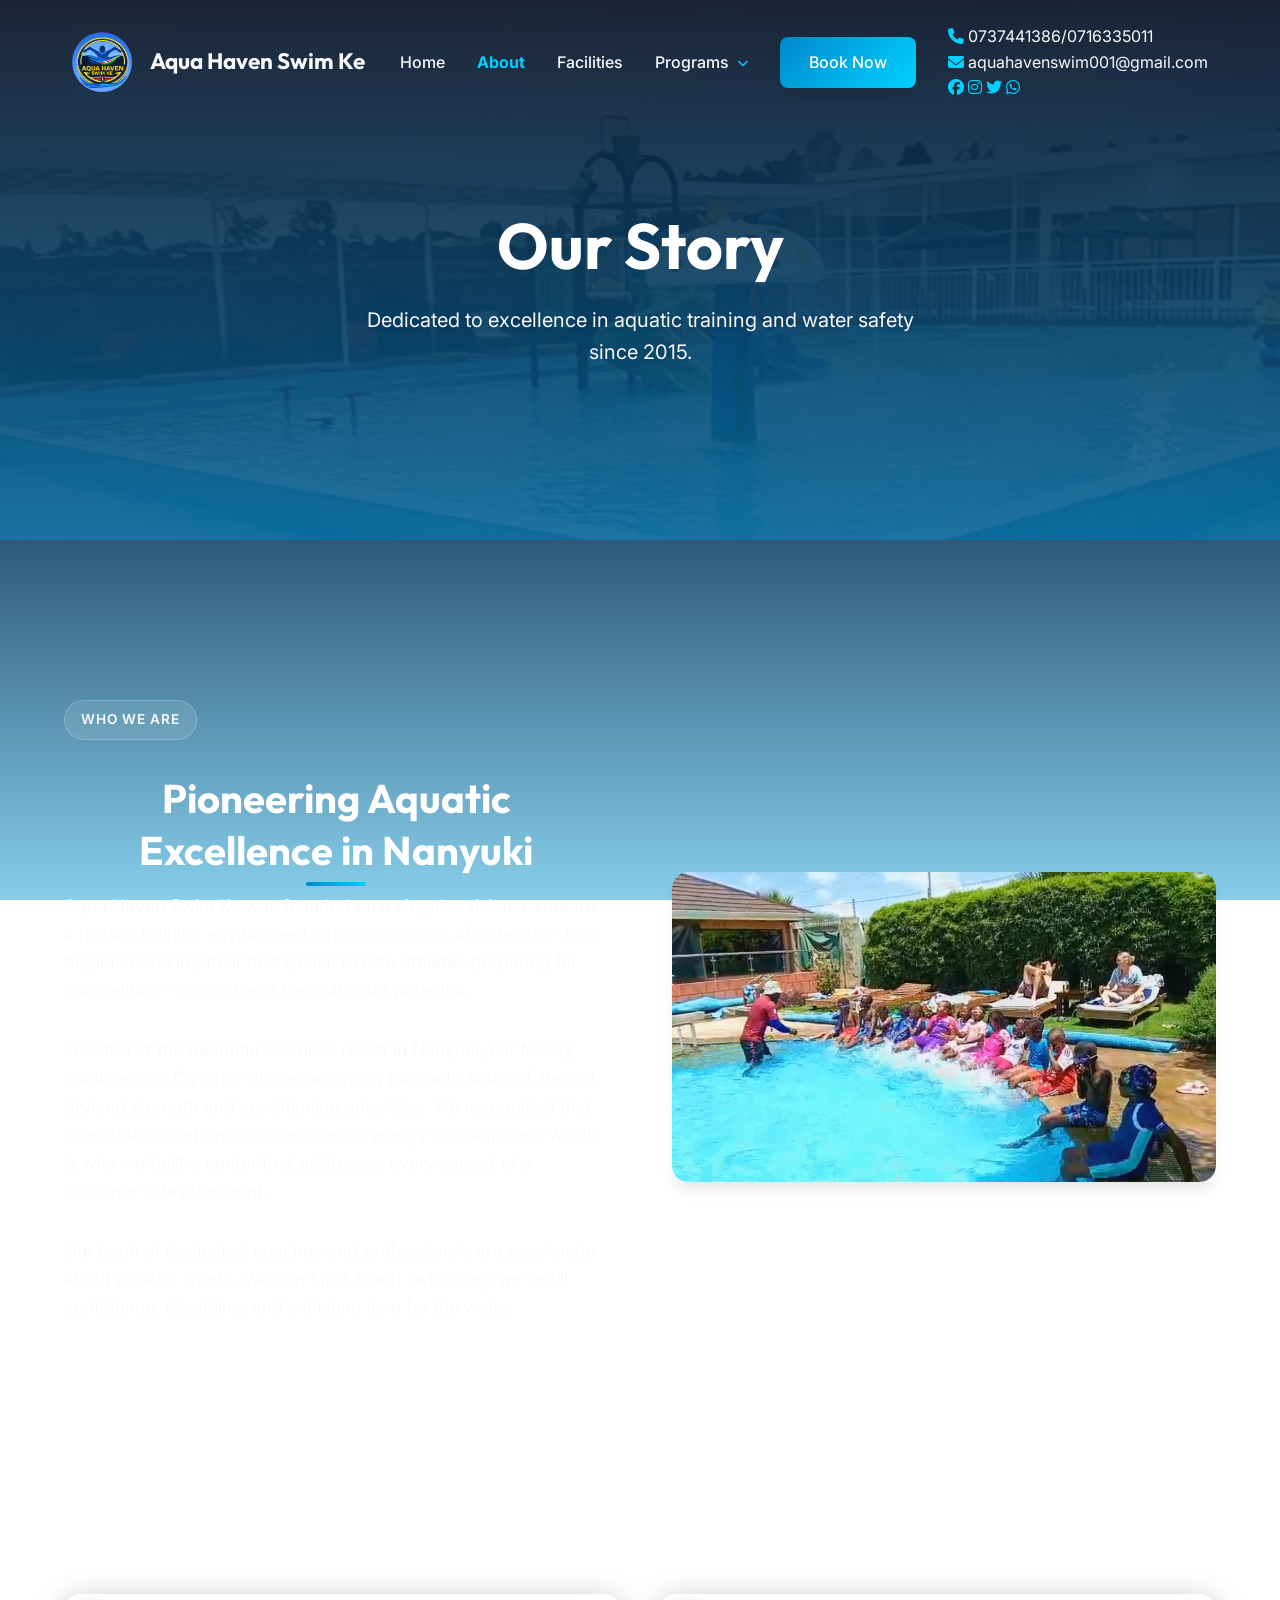
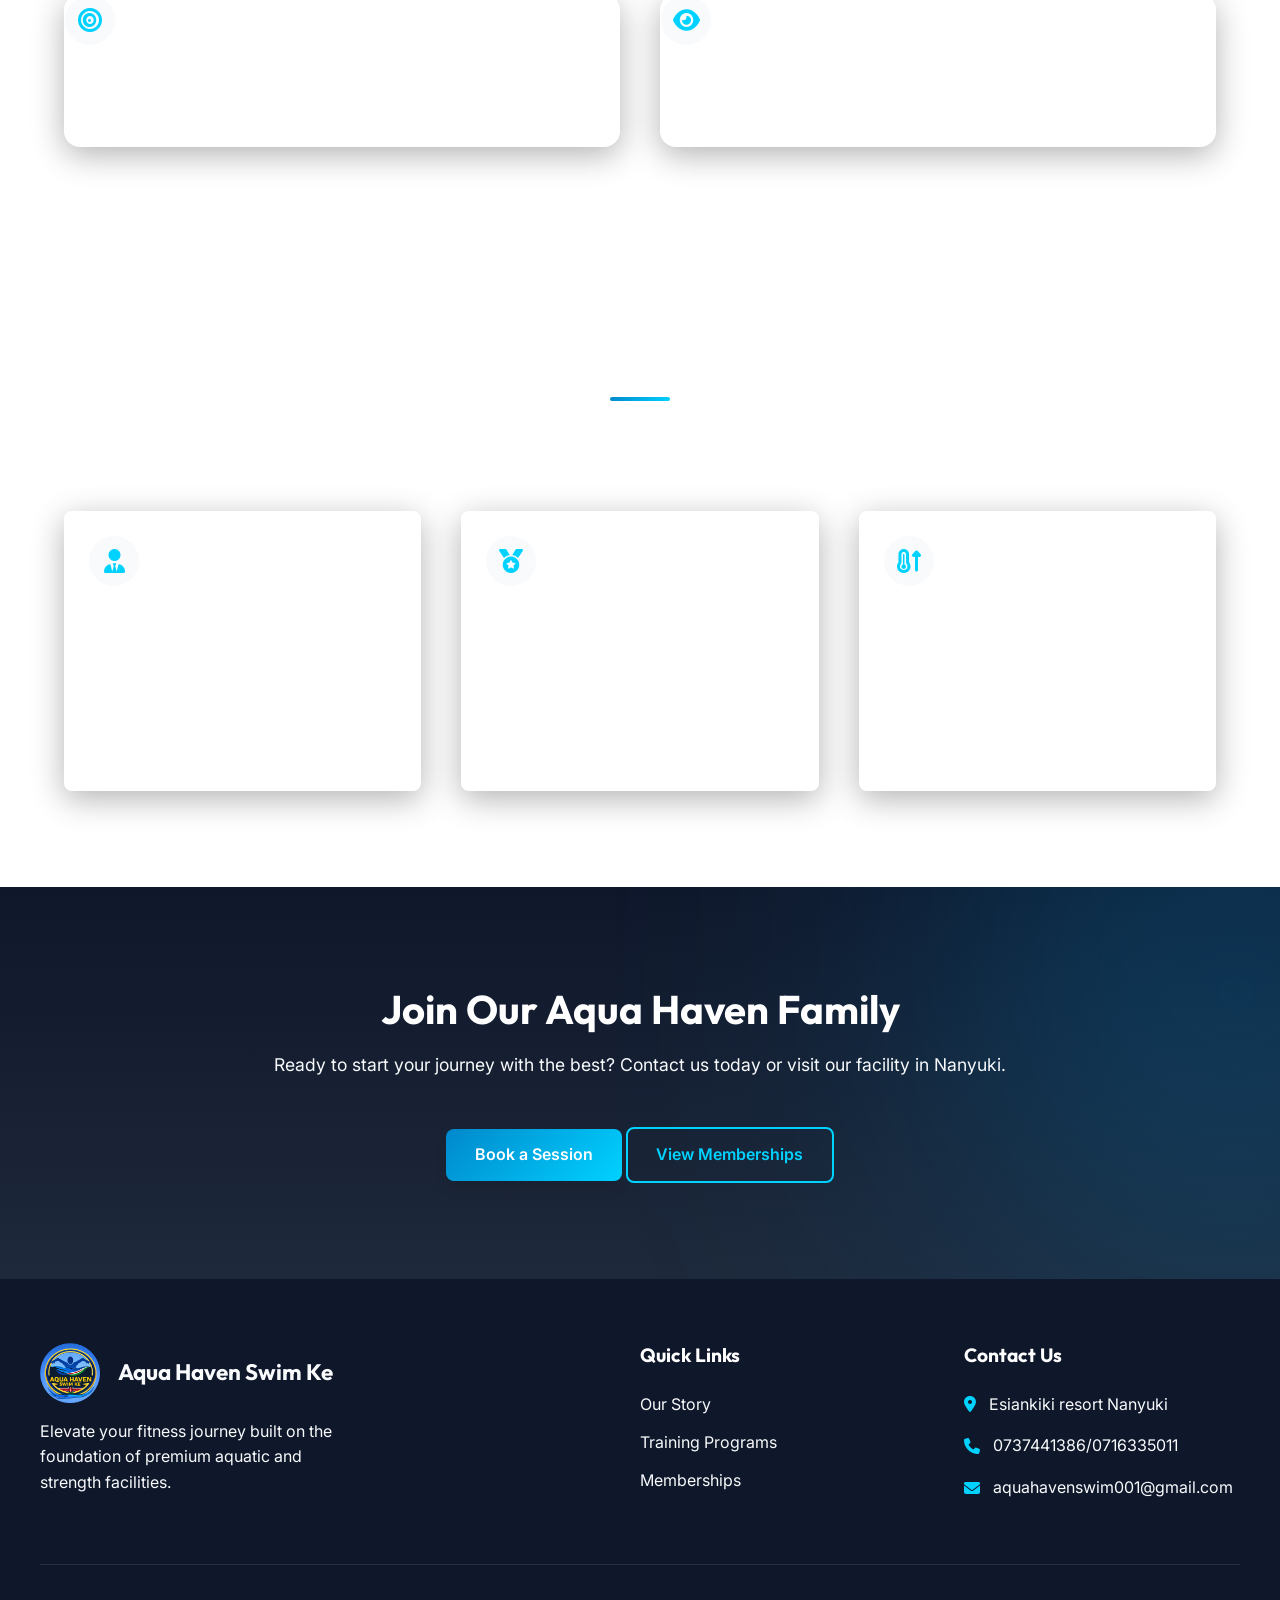
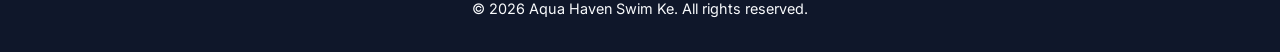
==== commit a8fcb9cf: "feat: Update brand name to 'Aqua Haven Swim Ke' and add `name` attributes to booking form fields acr" ====
--- a/about.html
+++ b/about.html
@@ -20,8 +20,8 @@
     <nav class="navbar">
         <div class="nav-container">
             <a href="index.html" class="logo">
-                <img src="images/file_0000000071d0720cb99aed08f7c5b2e5.png" alt="Aqua Haven Swim Logo">
-                <span class="logo-text">Aqua Haven Swim</span>
+                <img src="images/file_0000000071d0720cb99aed08f7c5b2e5.png" alt="Aqua Haven Swim Ke Logo">
+                <span class="logo-text">Aqua Haven Swim Ke</span>
             </a>
             <ul class="nav-links">
                 <li class="nav-item"><a href="index.html#home">Home</a></li>
@@ -87,7 +87,7 @@
                     <div class="about-content">
                         <span class="badge">Who We Are</span>
                         <h2 class="section-title text-left">Pioneering Aquatic Excellence in Nanyuki</h2>
-                        <p>Aqua Haven Swim was founded on a singular vision: to create a holistic training environment where swimmers of all levels—from beginners taking their first splash to elite athletes preparing for competition—can achieve their ultimate potential.</p>
+                        <p>Aqua Haven Swim Ke was founded on a singular vision: to create a holistic training environment where swimmers of all levels—from beginners taking their first splash to elite athletes preparing for competition—can achieve their ultimate potential.</p>
                         <p>Located at the beautiful Esiankiki resort in Nanyuki, our facility combines an Olympic-grade swimming pool with state-of-the-art dryland strength and conditioning amenities. We recognized that true athletic performance requires a synergy of disciplines, which is why we built a center that addresses every aspect of a swimmer's development.</p>
                         <p>Our team of dedicated coaches and professionals are passionate about aquatic sports. We don't just teach swimming; we instill confidence, discipline, and a lifelong love for the water.</p>
                     </div>
@@ -170,8 +170,8 @@
       <div class="footer-content">
         <div class="footer-brand">
           <a href="index.html" class="logo">
-            <img src="images/file_0000000071d0720cb99aed08f7c5b2e5.png" alt="Aqua Haven Swim Logo">
-            <span class="logo-text">Aqua Haven Swim</span>
+            <img src="images/file_0000000071d0720cb99aed08f7c5b2e5.png" alt="Aqua Haven Swim Ke Logo">
+            <span class="logo-text">Aqua Haven Swim Ke</span>
           </a>
           <p>
             Elevate your fitness journey built on the foundation of premium
@@ -196,7 +196,7 @@
         </div>
       </div>
       <div class="footer-bottom">
-        <p>&copy; 2026 Aqua Haven Swim. All rights reserved.</p>
+        <p>&copy; 2026 Aqua Haven Swim Ke. All rights reserved.</p>
       </div>
     </footer>
 
@@ -222,18 +222,17 @@
                     <h3>Personal Details</h3>
                     <p class="step-subtitle">Please provide your contact information to get started.</p>
                     <div class="form-group">
-                        <label for="fullName">Full Name</label>
-                        <input type="text" id="fullName" placeholder="John Doe" required>
+                        <input type="text" id="fullName" name="full_name" placeholder="John Doe" required>
                         <span class="error-message">Name is required</span>
                     </div>
                     <div class="form-group">
                         <label for="emailAddr">Email Address</label>
-                        <input type="email" id="emailAddr" placeholder="john@example.com" required>
+                        <input type="email" id="emailAddr" name="email" placeholder="john@example.com" required>
                         <span class="error-message">Valid email is required</span>
                     </div>
                     <div class="form-group">
                         <label for="phoneNum">Phone Number</label>
-                        <input type="tel" id="phoneNum" placeholder="+1 (555) 000-0000" required>
+                        <input type="tel" id="phoneNum" name="phone" placeholder="+1 (555) 000-0000" required>
                         <span class="error-message">Phone number is required</span>
                     </div>
                     <div class="form-actions right">
@@ -247,7 +246,7 @@
                     <p class="step-subtitle">What would you like to train and when?</p>
                     <div class="form-group">
                         <label for="programSelect">Training Program</label>
-                        <select id="programSelect" required>
+                        <select id="programSelect" name="program" required>
                             <option value="">-- Select a Program --</option>
                             <option value="water-safety">Water Safety Skills</option>
                             <option value="confidence">Confidence Building</option>
@@ -261,12 +260,12 @@
                     </div>
                     <div class="form-group">
                         <label for="startDate">Select Start Date</label>
-                        <input type="date" id="startDate" required>
+                        <input type="date" id="startDate" name="start_date" required>
                         <span class="error-message">Please choose a start date</span>
                     </div>
                     <div class="form-group">
                         <label for="specialRequests">Any special requests? (Optional)</label>
-                        <textarea id="specialRequests" rows="3" placeholder="Tell us about your current swimming level or any medical conditions we should know about."></textarea>
+                        <textarea id="specialRequests" name="special_requests" rows="3" placeholder="Tell us about your current swimming level or any medical conditions we should know about."></textarea>
                     </div>
                     <div class="form-actions split">
                         <button type="button" class="btn-outline btn-prev"><i class="fa-solid fa-arrow-left"></i> Back</button>
@@ -306,7 +305,7 @@
                             <p>5. Upon completion, enter your transaction code below:</p>
                         </div>
                         <div class="form-group mt-3">
-                            <input type="text" id="transactionCode" placeholder="Enter Transaction Code (e.g. QAB12C34)">
+                            <input type="text" id="transactionCode" name="transaction_code" placeholder="Enter Transaction Code (e.g. QAB12C34)">
                         </div>
                     </div>
 
@@ -321,7 +320,7 @@
                     <div class="success-message">
                         <div class="success-icon"><i class="fa-solid fa-circle-check"></i></div>
                         <h3>Booking Confirmed!</h3>
-                        <p>Thank you for choosing Aqua Haven Swim. We've sent a calendar invitation and confirmation to your email.</p>
+                        <p>Thank you for choosing Aqua Haven Swim Ke. We've sent a calendar invitation and confirmation to your email.</p>
                         <button type="button" class="btn-primary mt-4 modal-close-btn">Return to Home</button>
                     </div>
                 </div>
--- a/style.css
+++ b/style.css
@@ -14,7 +14,7 @@
   --color-light: #f8fafc; /* Off-white background */
   --color-white: #ffffff;
   --color-text: #334155; /* Slate text */
-  --color-text-light: #94a3b8; /* Muted text */
+  --color-text-light: #475569; /* Darkened for better contrast (was #94a3b8) */
 
   /* Typography */
   --font-heading: "Outfit", sans-serif;
@@ -79,7 +79,7 @@
 h6 {
   font-family: var(--font-heading);
   color: var(--color-dark);
-  line-height: 1.2;
+  line-height: 1.3;
   text-align: center;
 }
 
@@ -666,8 +666,8 @@
   height: 100%;
   background: linear-gradient(
     135deg,
-    rgba(15, 23, 42, 0.9) 0%,
-    rgba(0, 136, 204, 0.4) 100%
+    rgba(15, 23, 42, 0.95) 0%,
+    rgba(15, 23, 42, 0.6) 100%
   );
   z-index: 1;
 }
@@ -709,6 +709,7 @@
   margin-bottom: 1.5rem;
   animation: fadeInUp 1s ease 0.2s forwards;
   opacity: 0;
+  text-shadow: 0 2px 10px rgba(0, 0, 0, 0.3);
 }
 
 .hero-title .highlight {
@@ -986,6 +987,7 @@
   margin-right: auto;
   animation: fadeInUp 1s ease 0.4s forwards;
   opacity: 0;
+  text-shadow: 0 1px 5px rgba(0, 0, 0, 0.2);
 }
 
 .hero-cta {
@@ -2147,66 +2149,6 @@
 }
 
 /* ========================================
-   Water Droplets Animation Background
-======================================== */
-.water-droplets-container {
-  position: fixed;
-  top: 0;
-  left: 0;
-  width: 100%;
-  height: 100%;
-  pointer-events: none;
-  z-index: 9999;
-  overflow: hidden;
-}
-
-.droplet {
-  position: absolute;
-  top: -50px;
-  background: radial-gradient(
-    circle at 30% 30%,
-    rgba(255, 255, 255, 0.9),
-    rgba(0, 210, 255, 0.2) 60%,
-    rgba(0, 136, 204, 0.5) 100%
-  );
-  border-radius: 50% 50% 50% 50% / 60% 60% 40% 40%;
-  box-shadow:
-    inset 1px -1px 3px rgba(0, 0, 0, 0.1),
-    1px 3px 6px rgba(0, 0, 0, 0.1);
-  opacity: 0;
-  animation: drop-fall linear infinite;
-}
-
-/* Highlight reflection inside droplet */
-.droplet::before {
-  content: "";
-  position: absolute;
-  top: 15%;
-  left: 20%;
-  width: 30%;
-  height: 30%;
-  background: rgba(255, 255, 255, 0.8);
-  border-radius: 50%;
-}
-
-@keyframes drop-fall {
-  0% {
-    transform: translateY(-20px) scale(0.8) rotate(0deg);
-    opacity: 0;
-  }
-  15% {
-    opacity: 0.6;
-  }
-  85% {
-    opacity: 0.6;
-  }
-  100% {
-    transform: translateY(110vh) scale(1.1) rotate(15deg);
-    opacity: 0;
-  }
-}
-
-/* ========================================
    Sky Gradient & Glassmorphism Theme
 ======================================== */
 body {
@@ -2228,7 +2170,7 @@
 }
 
 /* Glassmorphism for Cards and Modals */
-.service-card, .pricing-card, .curriculum-card, .testimonial-card, .mega-menu, .modal-dialog, .form-step, .instruction-box, .feature-item, .values-card {
+.service-card, .pricing-card, .curriculum-card, .testimonial-card, .mega-menu, .modal-dialog, .instruction-box, .feature-item, .values-card, .video-item {
   background: rgba(255, 255, 255, 0.1) !important;
   -webkit-backdrop-filter: blur(12px);
   backdrop-filter: blur(12px);
@@ -2272,6 +2214,20 @@
   color: #f8fafc !important;
 }
 
+/* Ensure error messages stay red despite global overrides */
+.error-message {
+  color: #ff4d4d !important;
+  font-weight: 500;
+}
+
+.form-group.has-error input, 
+.form-group.has-error select,
+.form-group.has-error textarea {
+  border-color: #ff4d4d !important;
+  background-color: rgba(255, 77, 77, 0.1) !important;
+  color: #ffffff !important;
+}
+
 i.fa-solid, i.fa-regular, i.fa-brands {
   color: var(--color-secondary) !important;
 }
@@ -2305,7 +2261,7 @@
 }
 
 /* Specific Readability Fixes */
-.price, .price .currency, .price .period {
+.price, .price .currency, .price .period, .card-content h3, .card-content p, .program-list li, .pricing-features li, .pricing-header h3, .card-link, .service-card p, .pricing-card li, .pricing-card span {
   color: #ffffff !important;
 }
 .feature-text h4, .feature-text p, .values-card h4, .values-card p {
@@ -2314,3 +2270,50 @@
 .about-content p {
   color: #f8fafc !important;
 }
+
+/* Video Gallery Styles */
+.video-grid {
+  display: grid;
+  grid-template-columns: repeat(auto-fit, minmax(300px, 1fr));
+  gap: 2rem;
+  margin-top: 2rem;
+  position: relative;
+  z-index: 10;
+}
+
+.video-item {
+  position: relative;
+  aspect-ratio: 16 / 9;
+  border-radius: 20px;
+  overflow: hidden;
+  display: flex;
+  align-items: center;
+  justify-content: center;
+  transition: transform 0.3s ease;
+}
+
+.video-item:hover {
+  transform: translateY(-5px);
+}
+
+.video-item video {
+  width: 100%;
+  height: 100%;
+  object-fit: cover;
+}
+
+@media (max-width: 768px) {
+  .video-grid {
+    grid-template-columns: 1fr;
+    gap: 1.5rem;
+  }
+}
+
+/* Section Spacing Adjustments */
+#programs {
+  padding-bottom: 2rem !important;
+}
+
+#training-highlights {
+  padding-top: 2rem !important;
+}
--- a/modal.css
+++ b/modal.css
@@ -38,8 +38,14 @@
   transition: all var(--transition-normal);
 }
 
+.modal-overlay:not(.hidden) .modal-dialog {
+    transform: translateY(0);
+    opacity: 1;
+}
+
 .modal-overlay.hidden .modal-dialog {
     transform: translateY(20px);
+    opacity: 0;
 }
 
 .modal-close {
@@ -284,3 +290,55 @@
 .mt-4 {
     margin-top: 1.5rem;
 }
+
+/* Video Lightbox Specific Styles */
+.video-modal-dialog {
+  background: #000 !important;
+  width: 95%;
+  max-width: 1000px;
+  border-radius: var(--border-radius-sm);
+  overflow: hidden;
+  position: relative;
+  box-shadow: 0 0 50px rgba(0, 0, 0, 0.7);
+}
+
+.video-container-full {
+  width: 100%;
+  aspect-ratio: 16 / 9;
+  background: #000;
+  display: flex;
+  align-items: center;
+  justify-content: center;
+}
+
+.video-container-full video {
+  width: 100%;
+  height: 100%;
+  object-fit: contain;
+}
+
+/* Adjust close button for video modal */
+.video-modal-dialog .modal-close {
+  top: 1rem;
+  right: 1rem;
+  z-index: 10;
+  background: rgba(0, 0, 0, 0.5);
+  width: 40px;
+  height: 40px;
+  border-radius: 50%;
+  display: flex;
+  align-items: center;
+  justify-content: center;
+  color: #fff;
+}
+
+.video-modal-dialog .modal-close:hover {
+  background: var(--color-primary);
+}
+
+@media (max-width: 768px) {
+  .video-modal-dialog {
+    width: 100%;
+    border-radius: 0;
+  }
+}
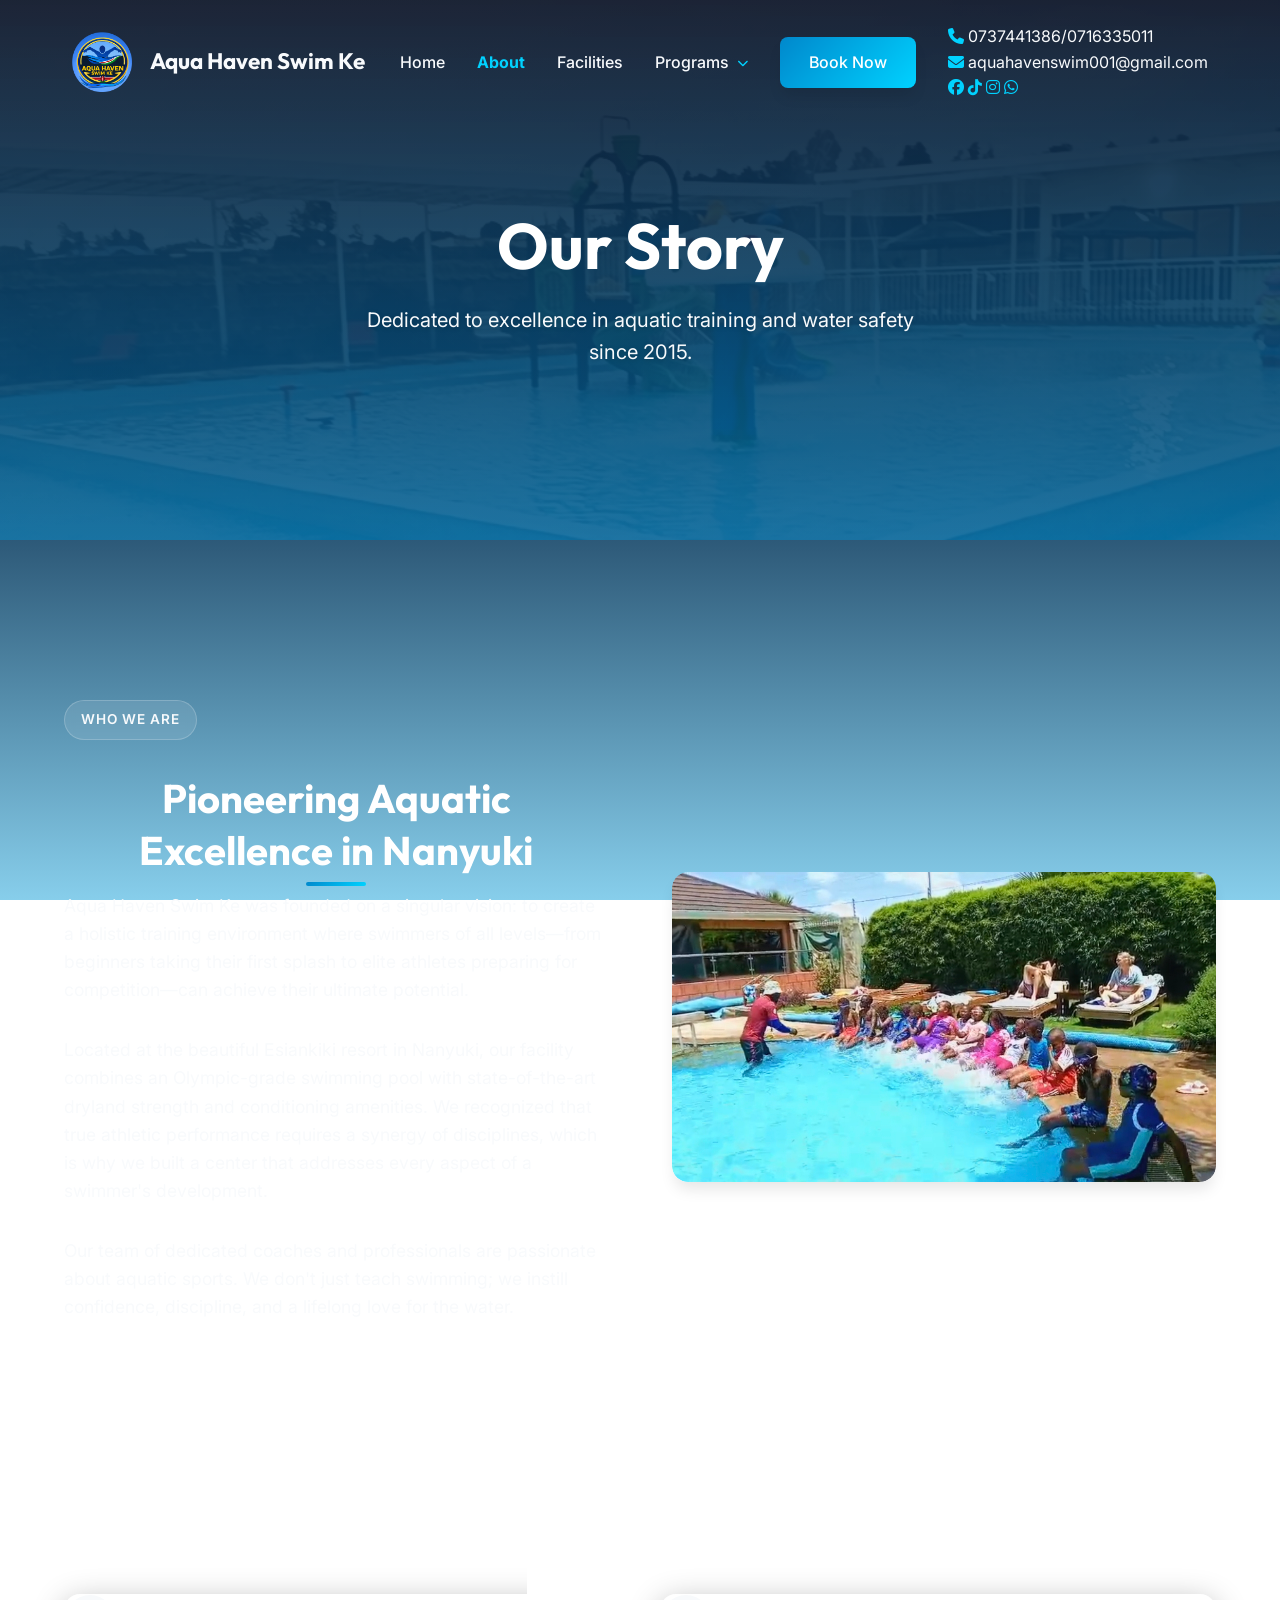
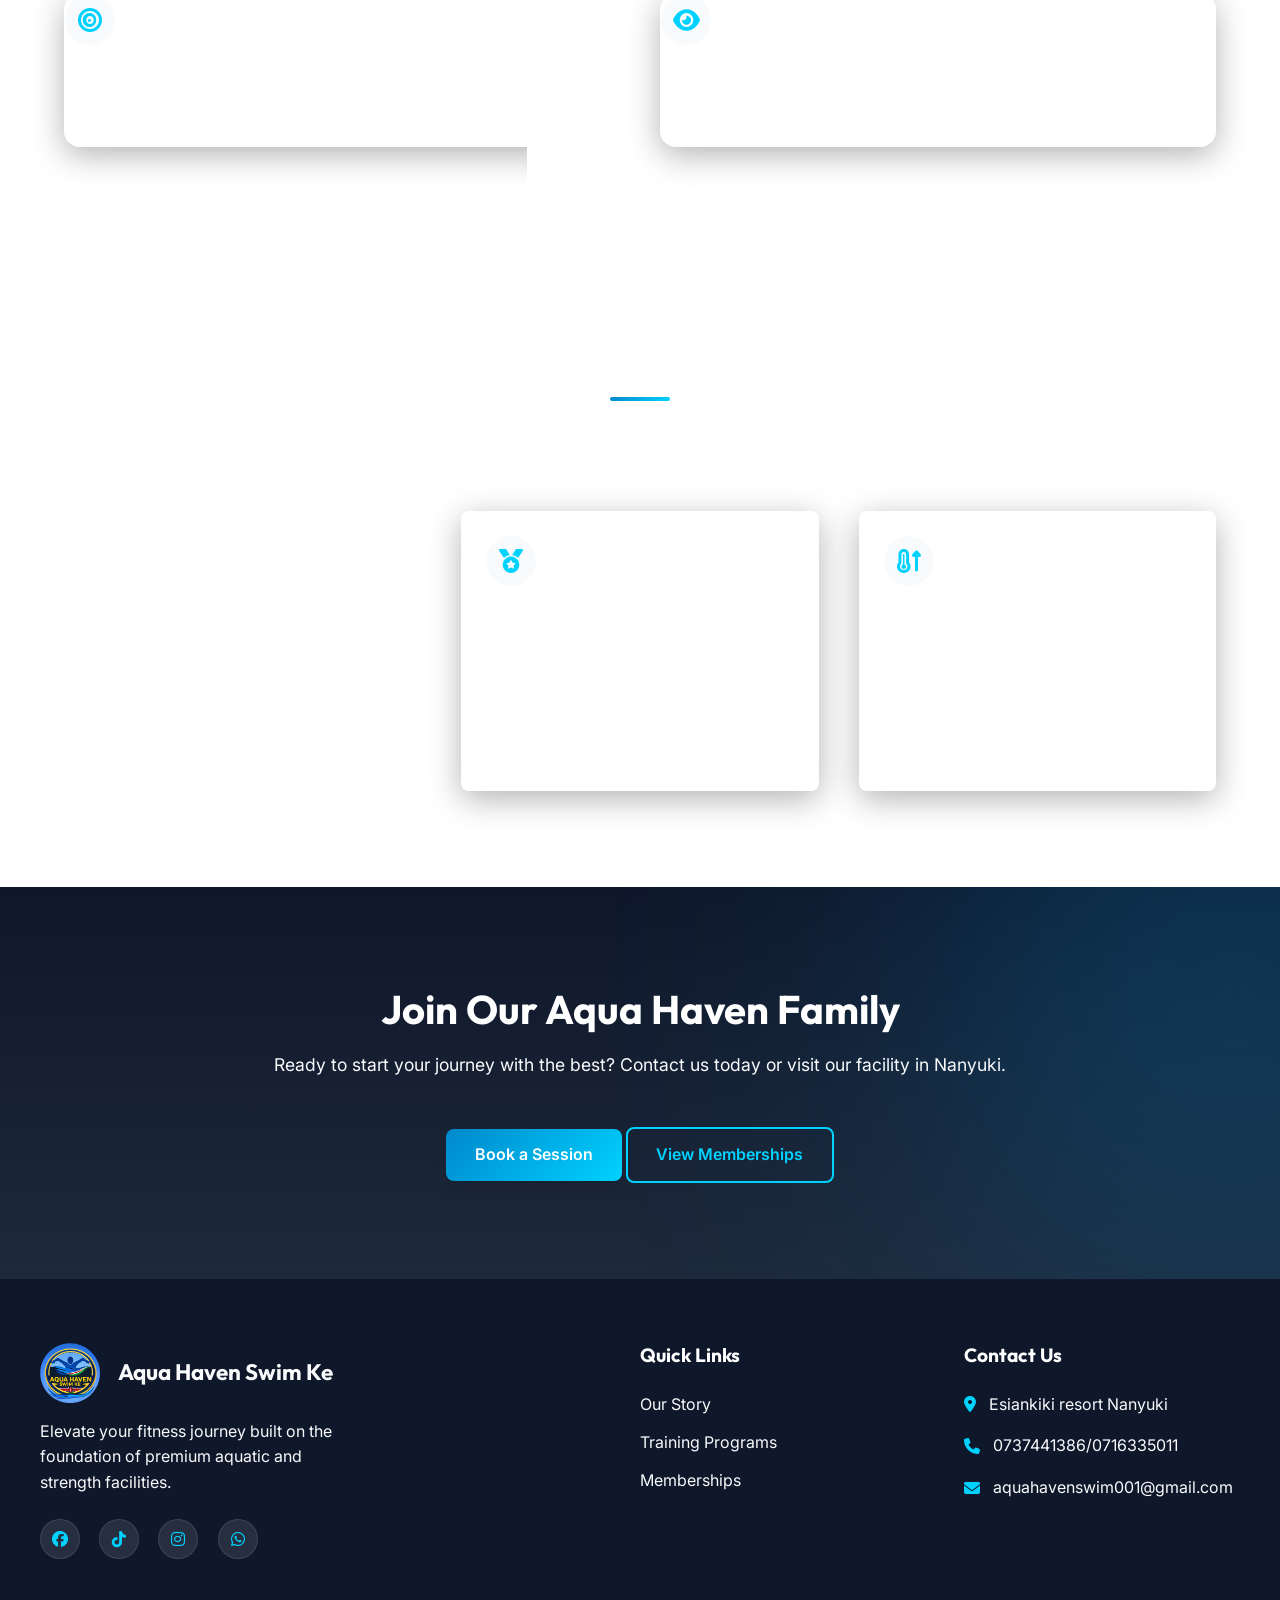
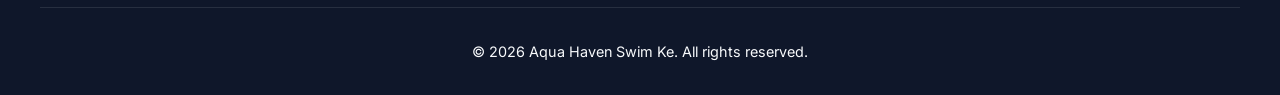
==== commit 26b1eae4: "feat: Add social media links and contact information to mobile and main footers across multiple page" ====
--- a/about.html
+++ b/about.html
@@ -56,9 +56,9 @@
                         <p><i class="fa-solid fa-envelope"></i> aquahavenswim001@gmail.com</p>
                     </div>
                     <div class="mobile-social-links">
-                        <a href="#" aria-label="Facebook"><i class="fa-brands fa-facebook"></i></a>
+                        <a href="https://www.facebook.com/profile.php?id=61585278077713&mibextid=ZbWKwL" target="_blank" rel="noopener" aria-label="Facebook"><i class="fa-brands fa-facebook"></i></a>
+                        <a href="https://www.tiktok.com/@aquahavenswimke737441386" target="_blank" rel="noopener" aria-label="TikTok"><i class="fa-brands fa-tiktok"></i></a>
                         <a href="#" aria-label="Instagram"><i class="fa-brands fa-instagram"></i></a>
-                        <a href="#" aria-label="Twitter"><i class="fa-brands fa-twitter"></i></a>
                         <a href="#" aria-label="WhatsApp"><i class="fa-brands fa-whatsapp"></i></a>
                     </div>
                 </li>
@@ -177,6 +177,12 @@
             Elevate your fitness journey built on the foundation of premium
             aquatic and strength facilities.
           </p>
+          <div class="footer-social">
+            <a href="https://www.facebook.com/profile.php?id=61585278077713&mibextid=ZbWKwL" target="_blank" rel="noopener" aria-label="Facebook"><i class="fa-brands fa-facebook"></i></a>
+            <a href="https://www.tiktok.com/@aquahavenswimke737441386" target="_blank" rel="noopener" aria-label="TikTok"><i class="fa-brands fa-tiktok"></i></a>
+            <a href="#" aria-label="Instagram"><i class="fa-brands fa-instagram"></i></a>
+            <a href="#" aria-label="WhatsApp"><i class="fa-brands fa-whatsapp"></i></a>
+          </div>
         </div>
         <div class="footer-links">
           <h4>Quick Links</h4>
--- a/style.css
+++ b/style.css
@@ -1733,6 +1733,32 @@
 .footer-brand p {
   color: var(--color-text-light);
   max-width: 300px;
+}
+
+.footer-social {
+  display: flex;
+  gap: 1.2rem;
+  margin-top: 1.5rem;
+}
+
+.footer-social a {
+  width: 40px;
+  height: 40px;
+  background: rgba(255, 255, 255, 0.1);
+  border-radius: 50%;
+  display: flex;
+  align-items: center;
+  justify-content: center;
+  color: var(--color-white);
+  transition: all var(--transition-normal);
+  border: 1px solid rgba(255, 255, 255, 0.1);
+}
+
+.footer-social a:hover {
+  background: var(--color-primary);
+  color: var(--color-white);
+  transform: translateY(-3px);
+  box-shadow: 0 5px 15px rgba(0, 136, 204, 0.3);
 }
 
 .footer-links h4,
@@ -2152,12 +2178,22 @@
    Sky Gradient & Glassmorphism Theme
 ======================================== */
 body {
-  background: linear-gradient(to bottom, #000000 0%, #001f3f 40%, #87CEEB 100%) !important;
+  background: linear-gradient(
+    to bottom,
+    #000000 0%,
+    #001f3f 40%,
+    #87ceeb 100%
+  ) !important;
   background-attachment: fixed !important;
   color: #f8fafc !important;
 }
 
-h1, h2, h3, h4, h5, h6 {
+h1,
+h2,
+h3,
+h4,
+h5,
+h6 {
   color: #ffffff !important;
 }
 
@@ -2170,7 +2206,16 @@
 }
 
 /* Glassmorphism for Cards and Modals */
-.service-card, .pricing-card, .curriculum-card, .testimonial-card, .mega-menu, .modal-dialog, .instruction-box, .feature-item, .values-card, .video-item {
+.service-card,
+.pricing-card,
+.curriculum-card,
+.testimonial-card,
+.mega-menu,
+.modal-dialog,
+.instruction-box,
+.feature-item,
+.values-card,
+.video-item {
   background: rgba(255, 255, 255, 0.1) !important;
   -webkit-backdrop-filter: blur(12px);
   backdrop-filter: blur(12px);
@@ -2179,7 +2224,17 @@
   color: #ffffff !important;
 }
 
-.service-card h3, .pricing-card h3, .curriculum-card h3, .testimonial-text, .author-info h4, .mega-menu a, .modal-dialog h2, .modal-dialog h3, .form-group label, .feature-item h4, .values-card h4 {
+.service-card h3,
+.pricing-card h3,
+.curriculum-card h3,
+.testimonial-text,
+.author-info h4,
+.mega-menu a,
+.modal-dialog h2,
+.modal-dialog h3,
+.form-group label,
+.feature-item h4,
+.values-card h4 {
   color: #ffffff !important;
 }
 
@@ -2196,7 +2251,8 @@
   border-bottom: 1px solid rgba(255, 255, 255, 0.1);
 }
 
-.navbar.scrolled .logo .logo-text, .navbar.scrolled .nav-links a:not(.btn-primary) {
+.navbar.scrolled .logo .logo-text,
+.navbar.scrolled .nav-links a:not(.btn-primary) {
   color: #ffffff !important;
 }
 
@@ -2210,7 +2266,13 @@
 }
 
 /* Global Text Readability on Dark Background */
-p, span, li, a, label, .feature-text p, .about-content p {
+p,
+span,
+li,
+a,
+label,
+.feature-text p,
+.about-content p {
   color: #f8fafc !important;
 }
 
@@ -2220,7 +2282,7 @@
   font-weight: 500;
 }
 
-.form-group.has-error input, 
+.form-group.has-error input,
 .form-group.has-error select,
 .form-group.has-error textarea {
   border-color: #ff4d4d !important;
@@ -2228,19 +2290,30 @@
   color: #ffffff !important;
 }
 
-i.fa-solid, i.fa-regular, i.fa-brands {
+i.fa-solid,
+i.fa-regular,
+i.fa-brands {
   color: var(--color-secondary) !important;
 }
 
 /* Exception for buttons to keep them readable */
-.btn-primary, .btn-primary p, .btn-primary span, .btn-primary i {
+.btn-primary,
+.btn-primary p,
+.btn-primary span,
+.btn-primary i {
   color: #ffffff !important;
 }
-.btn-outline, .btn-outline p, .btn-outline span, .btn-outline i {
+.btn-outline,
+.btn-outline p,
+.btn-outline span,
+.btn-outline i {
   color: var(--color-secondary) !important;
   border-color: var(--color-secondary) !important;
 }
-.btn-outline:hover, .btn-outline:hover p, .btn-outline:hover span, .btn-outline:hover i {
+.btn-outline:hover,
+.btn-outline:hover p,
+.btn-outline:hover span,
+.btn-outline:hover i {
   background: var(--color-secondary) !important;
   color: #000000 !important;
 }
@@ -2251,20 +2324,37 @@
 }
 
 /* Fix modal inputs */
-input, select, textarea {
+input,
+select,
+textarea {
   background: rgba(255, 255, 255, 0.1) !important;
   color: #ffffff !important;
   border: 1px solid rgba(255, 255, 255, 0.3) !important;
 }
-input::placeholder, textarea::placeholder {
+input::placeholder,
+textarea::placeholder {
   color: rgba(255, 255, 255, 0.6) !important;
 }
 
 /* Specific Readability Fixes */
-.price, .price .currency, .price .period, .card-content h3, .card-content p, .program-list li, .pricing-features li, .pricing-header h3, .card-link, .service-card p, .pricing-card li, .pricing-card span {
+.price,
+.price .currency,
+.price .period,
+.card-content h3,
+.card-content p,
+.program-list li,
+.pricing-features li,
+.pricing-header h3,
+.card-link,
+.service-card p,
+.pricing-card li,
+.pricing-card span {
   color: #ffffff !important;
 }
-.feature-text h4, .feature-text p, .values-card h4, .values-card p {
+.feature-text h4,
+.feature-text p,
+.values-card h4,
+.values-card p {
   color: #ffffff !important;
 }
 .about-content p {
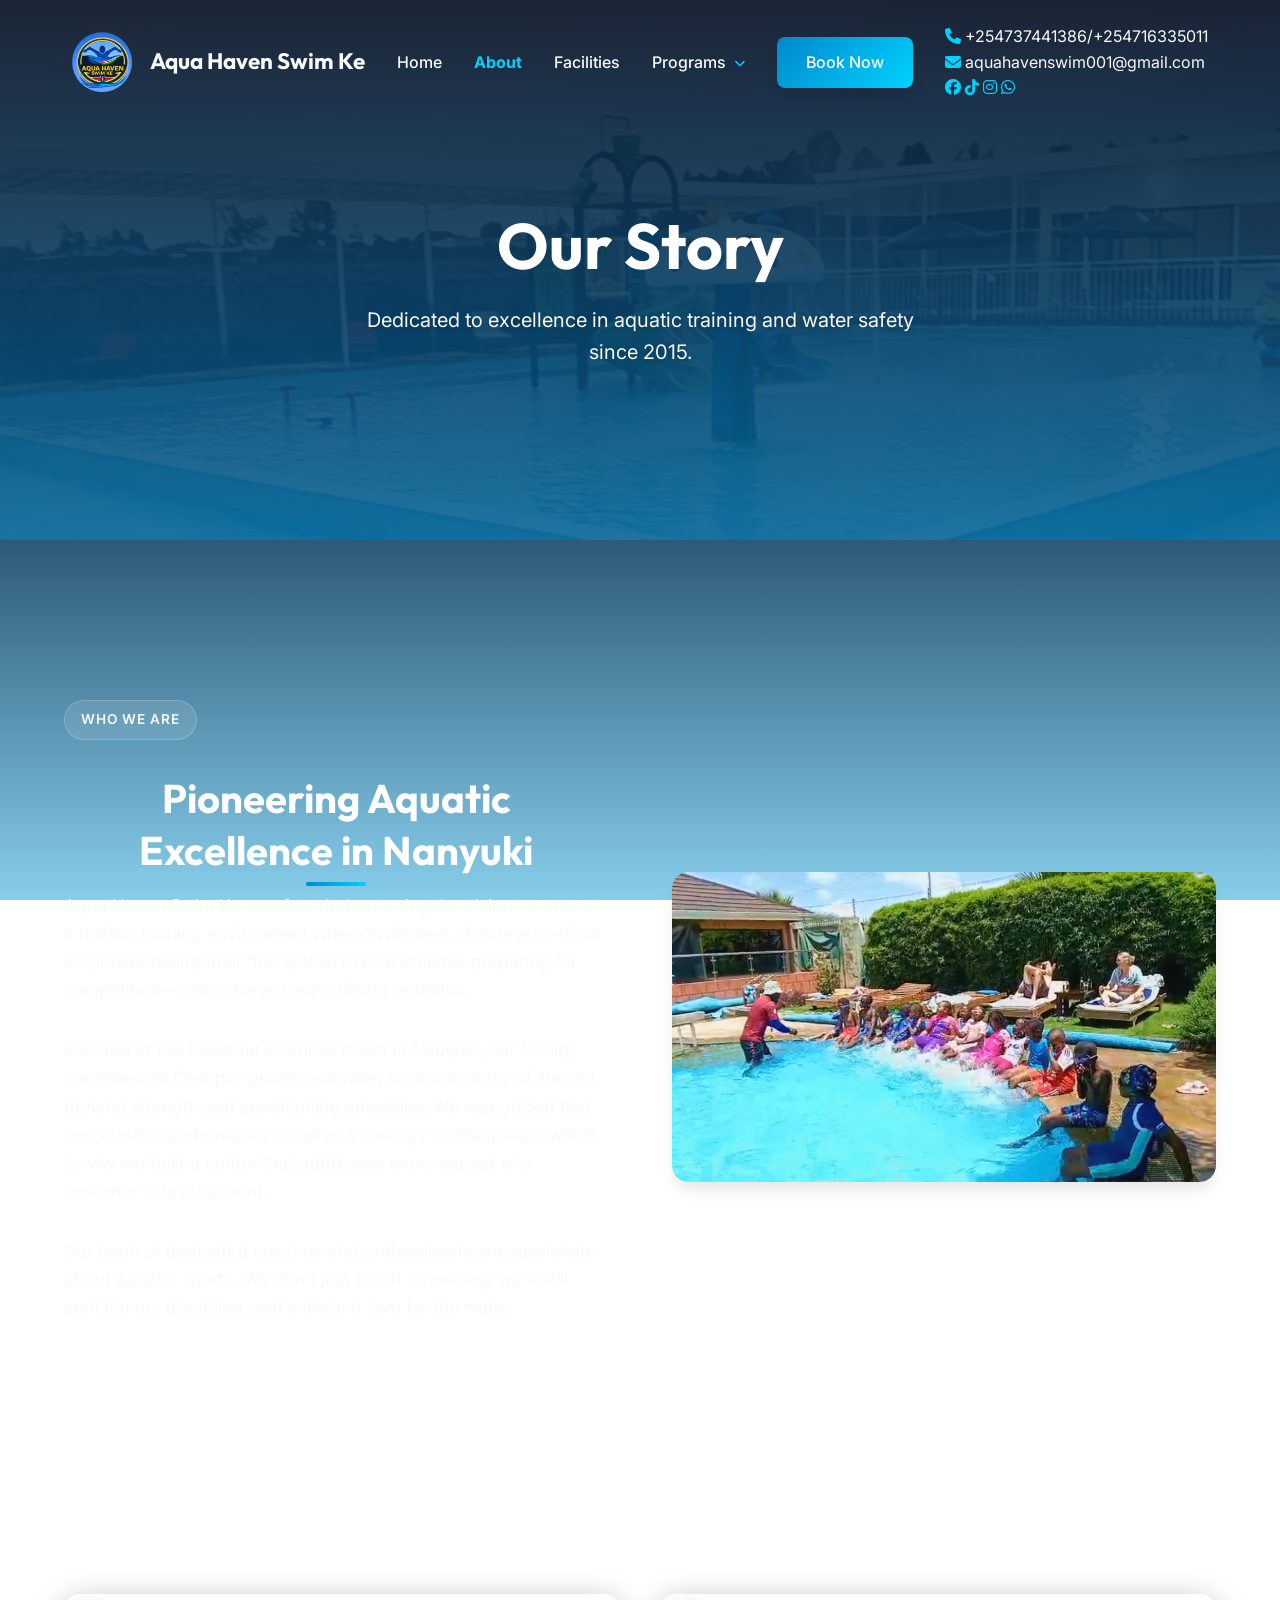
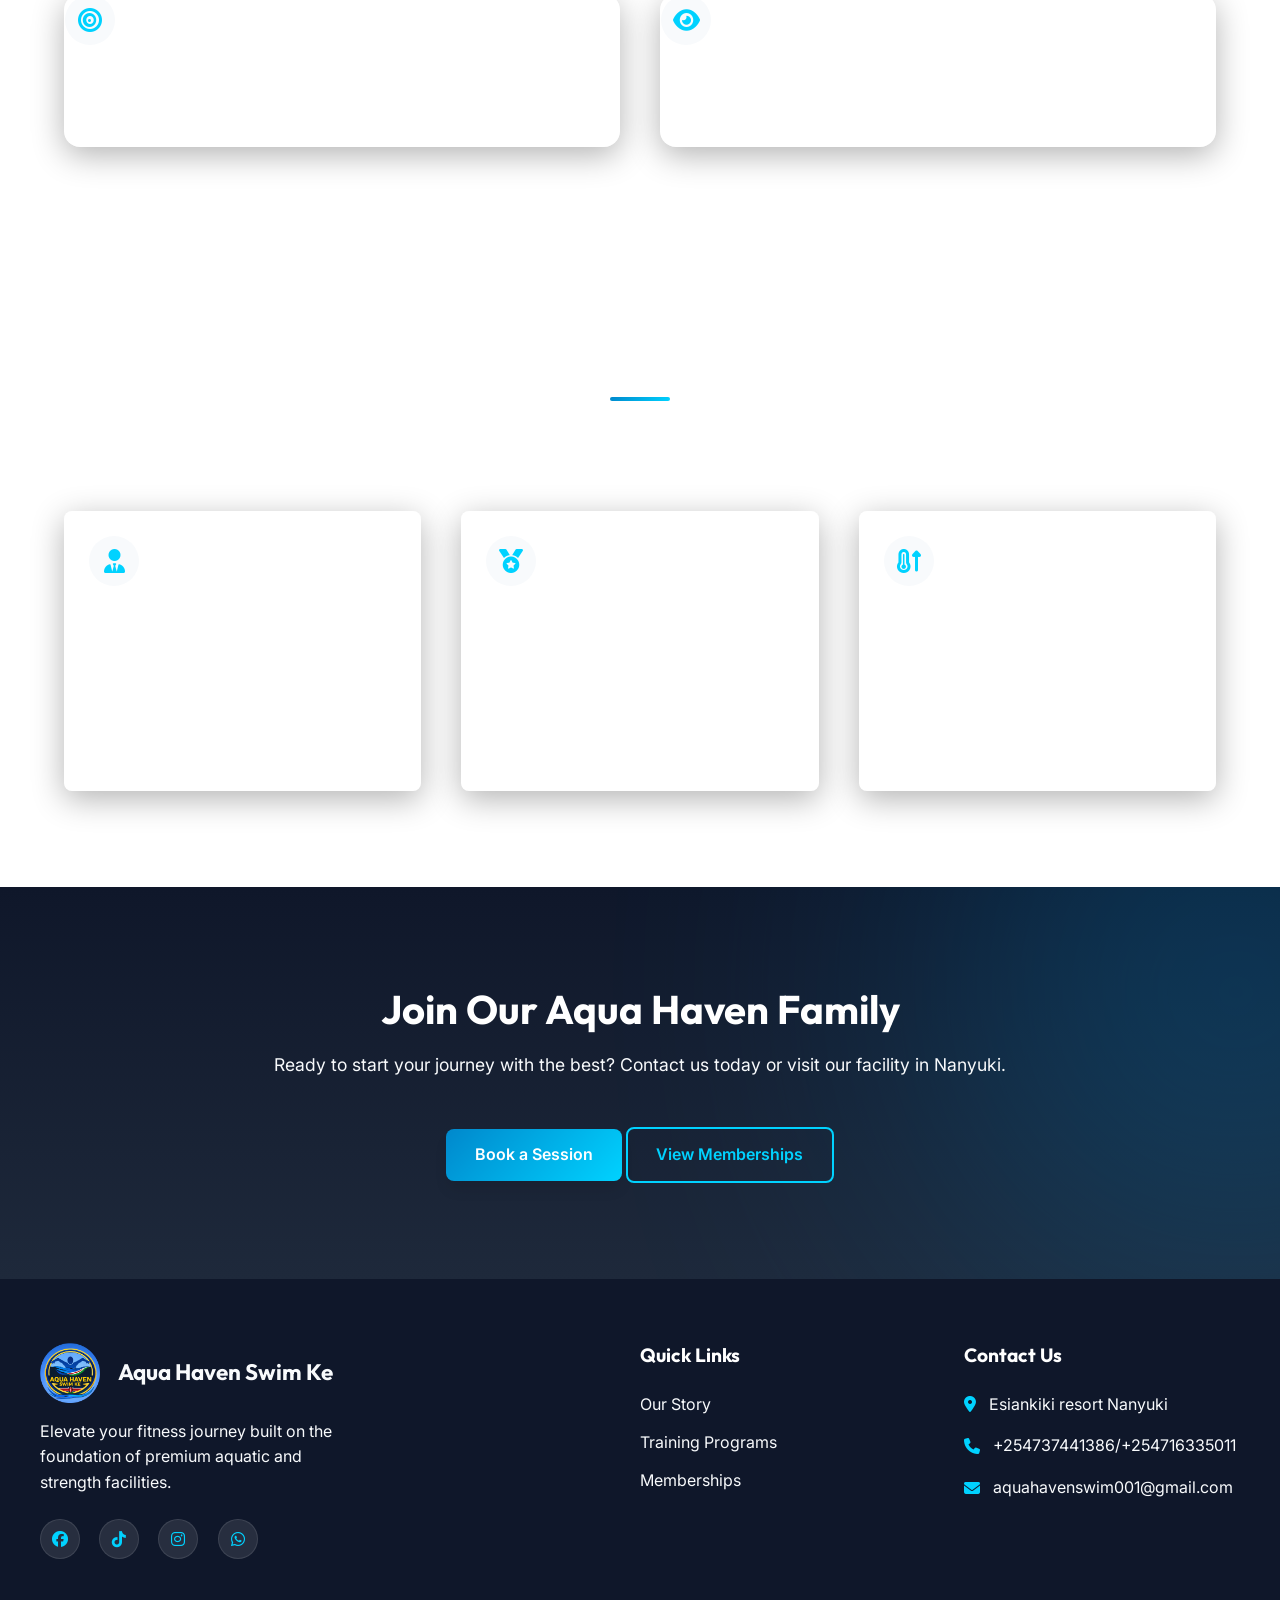
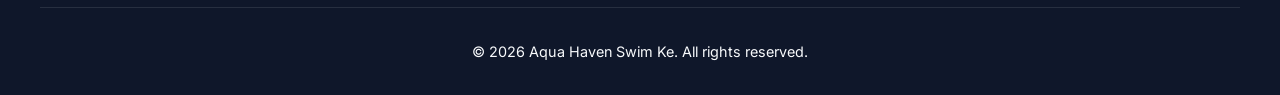
==== commit 0739f780: "feat: Update contact phone numbers with country codes and add correct social media links across all " ====
--- a/about.html
+++ b/about.html
@@ -52,14 +52,14 @@
                 <!-- Mobile Menu Footer -->
                 <li class="mobile-menu-footer">
                     <div class="mobile-contact-info">
-                        <p><i class="fa-solid fa-phone"></i> 0737441386/0716335011</p>
+                        <p><i class="fa-solid fa-phone"></i> +254737441386/+254716335011</p>
                         <p><i class="fa-solid fa-envelope"></i> aquahavenswim001@gmail.com</p>
                     </div>
                     <div class="mobile-social-links">
                         <a href="https://www.facebook.com/profile.php?id=61585278077713&mibextid=ZbWKwL" target="_blank" rel="noopener" aria-label="Facebook"><i class="fa-brands fa-facebook"></i></a>
                         <a href="https://www.tiktok.com/@aquahavenswimke737441386" target="_blank" rel="noopener" aria-label="TikTok"><i class="fa-brands fa-tiktok"></i></a>
-                        <a href="#" aria-label="Instagram"><i class="fa-brands fa-instagram"></i></a>
-                        <a href="#" aria-label="WhatsApp"><i class="fa-brands fa-whatsapp"></i></a>
+                        <a href="https://www.instagram.com/invites/contact/?utm_source=ig_contact_invite&utm_medium=copy_link&utm_content=10xbmyiu" target="_blank" rel="noopener" aria-label="Instagram"><i class="fa-brands fa-instagram"></i></a>
+                        <a href="https://wa.me/254716335011" target="_blank" rel="noopener" aria-label="WhatsApp"><i class="fa-brands fa-whatsapp"></i></a>
                     </div>
                 </li>
             </ul>
@@ -180,8 +180,8 @@
           <div class="footer-social">
             <a href="https://www.facebook.com/profile.php?id=61585278077713&mibextid=ZbWKwL" target="_blank" rel="noopener" aria-label="Facebook"><i class="fa-brands fa-facebook"></i></a>
             <a href="https://www.tiktok.com/@aquahavenswimke737441386" target="_blank" rel="noopener" aria-label="TikTok"><i class="fa-brands fa-tiktok"></i></a>
-            <a href="#" aria-label="Instagram"><i class="fa-brands fa-instagram"></i></a>
-            <a href="#" aria-label="WhatsApp"><i class="fa-brands fa-whatsapp"></i></a>
+            <a href="https://www.instagram.com/invites/contact/?utm_source=ig_contact_invite&utm_medium=copy_link&utm_content=10xbmyiu" target="_blank" rel="noopener" aria-label="Instagram"><i class="fa-brands fa-instagram"></i></a>
+            <a href="https://wa.me/254716335011" target="_blank" rel="noopener" aria-label="WhatsApp"><i class="fa-brands fa-whatsapp"></i></a>
           </div>
         </div>
         <div class="footer-links">
@@ -197,7 +197,7 @@
           <p>
             <i class="fa-solid fa-location-dot"></i> Esiankiki resort Nanyuki
           </p>
-          <p><i class="fa-solid fa-phone"></i> 0737441386/0716335011</p>
+          <p><i class="fa-solid fa-phone"></i> +254737441386/+254716335011</p>
           <p><i class="fa-solid fa-envelope"></i> aquahavenswim001@gmail.com</p>
         </div>
       </div>
